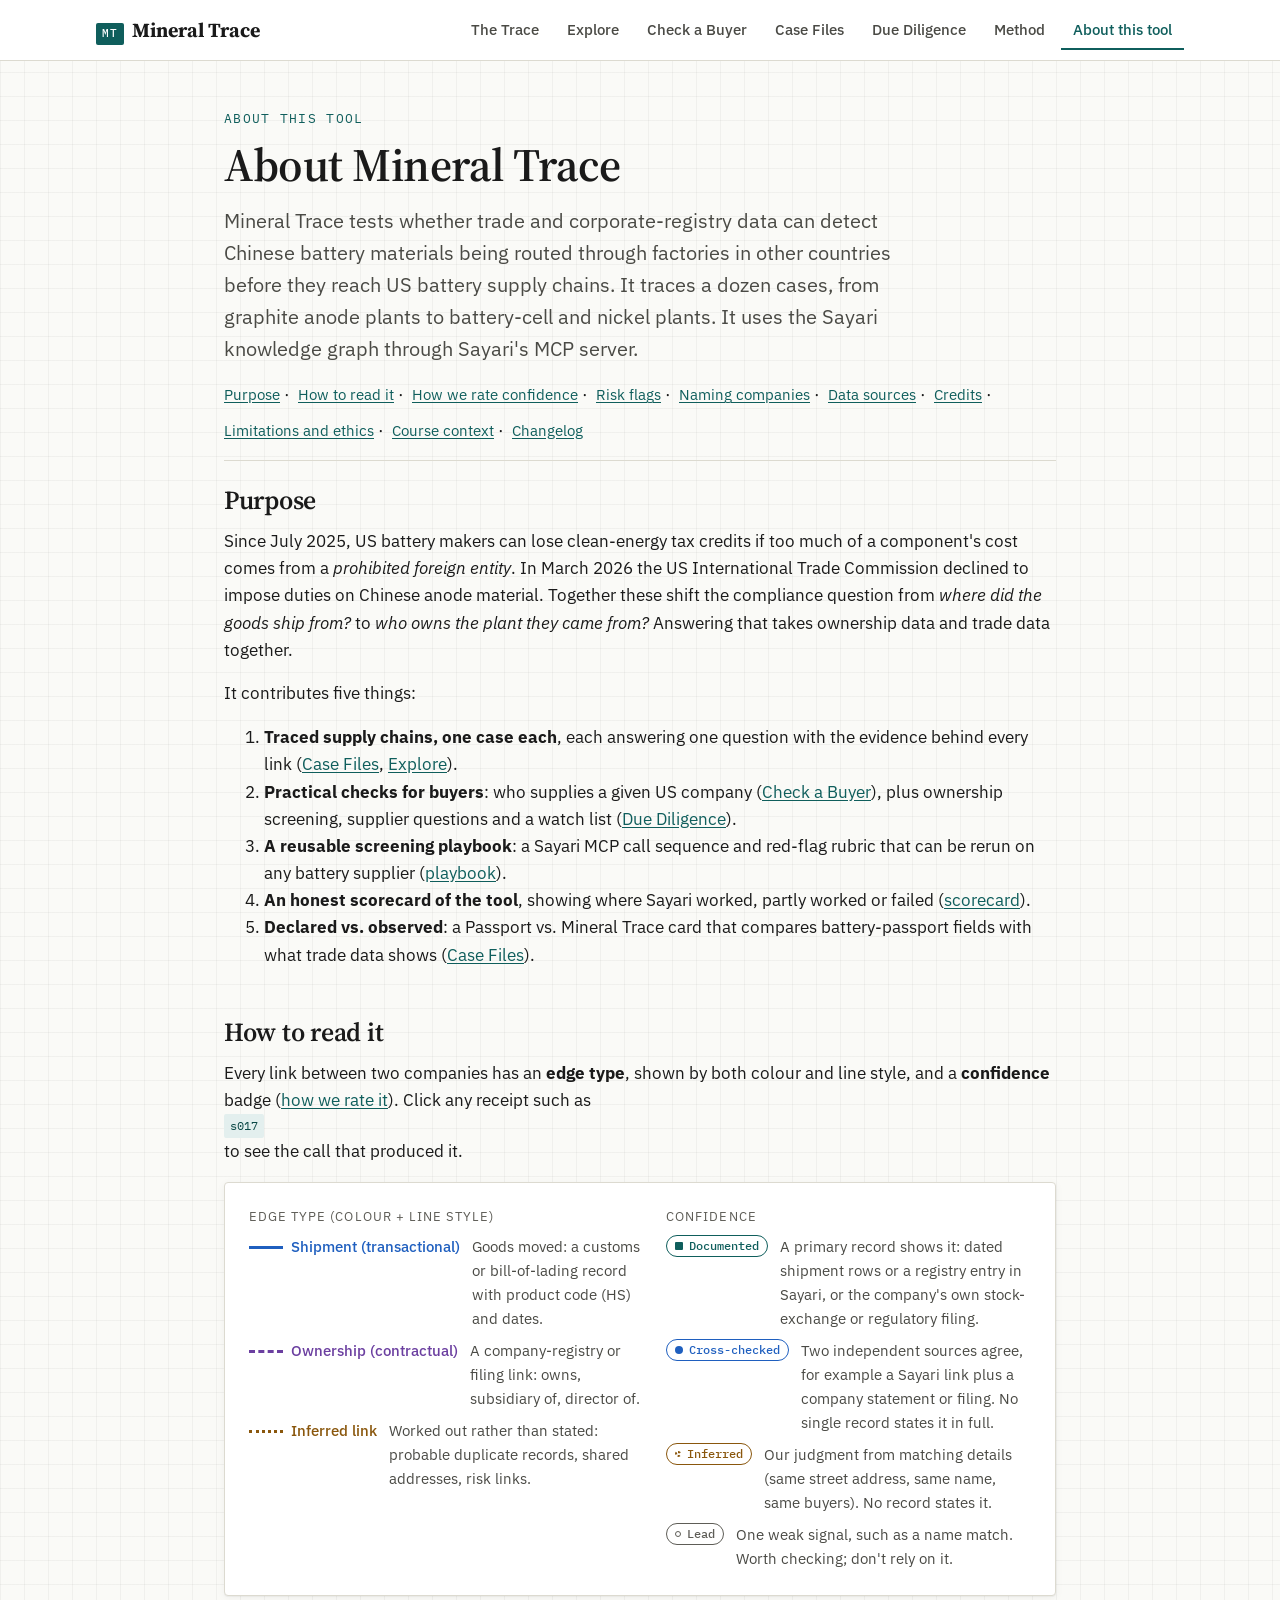
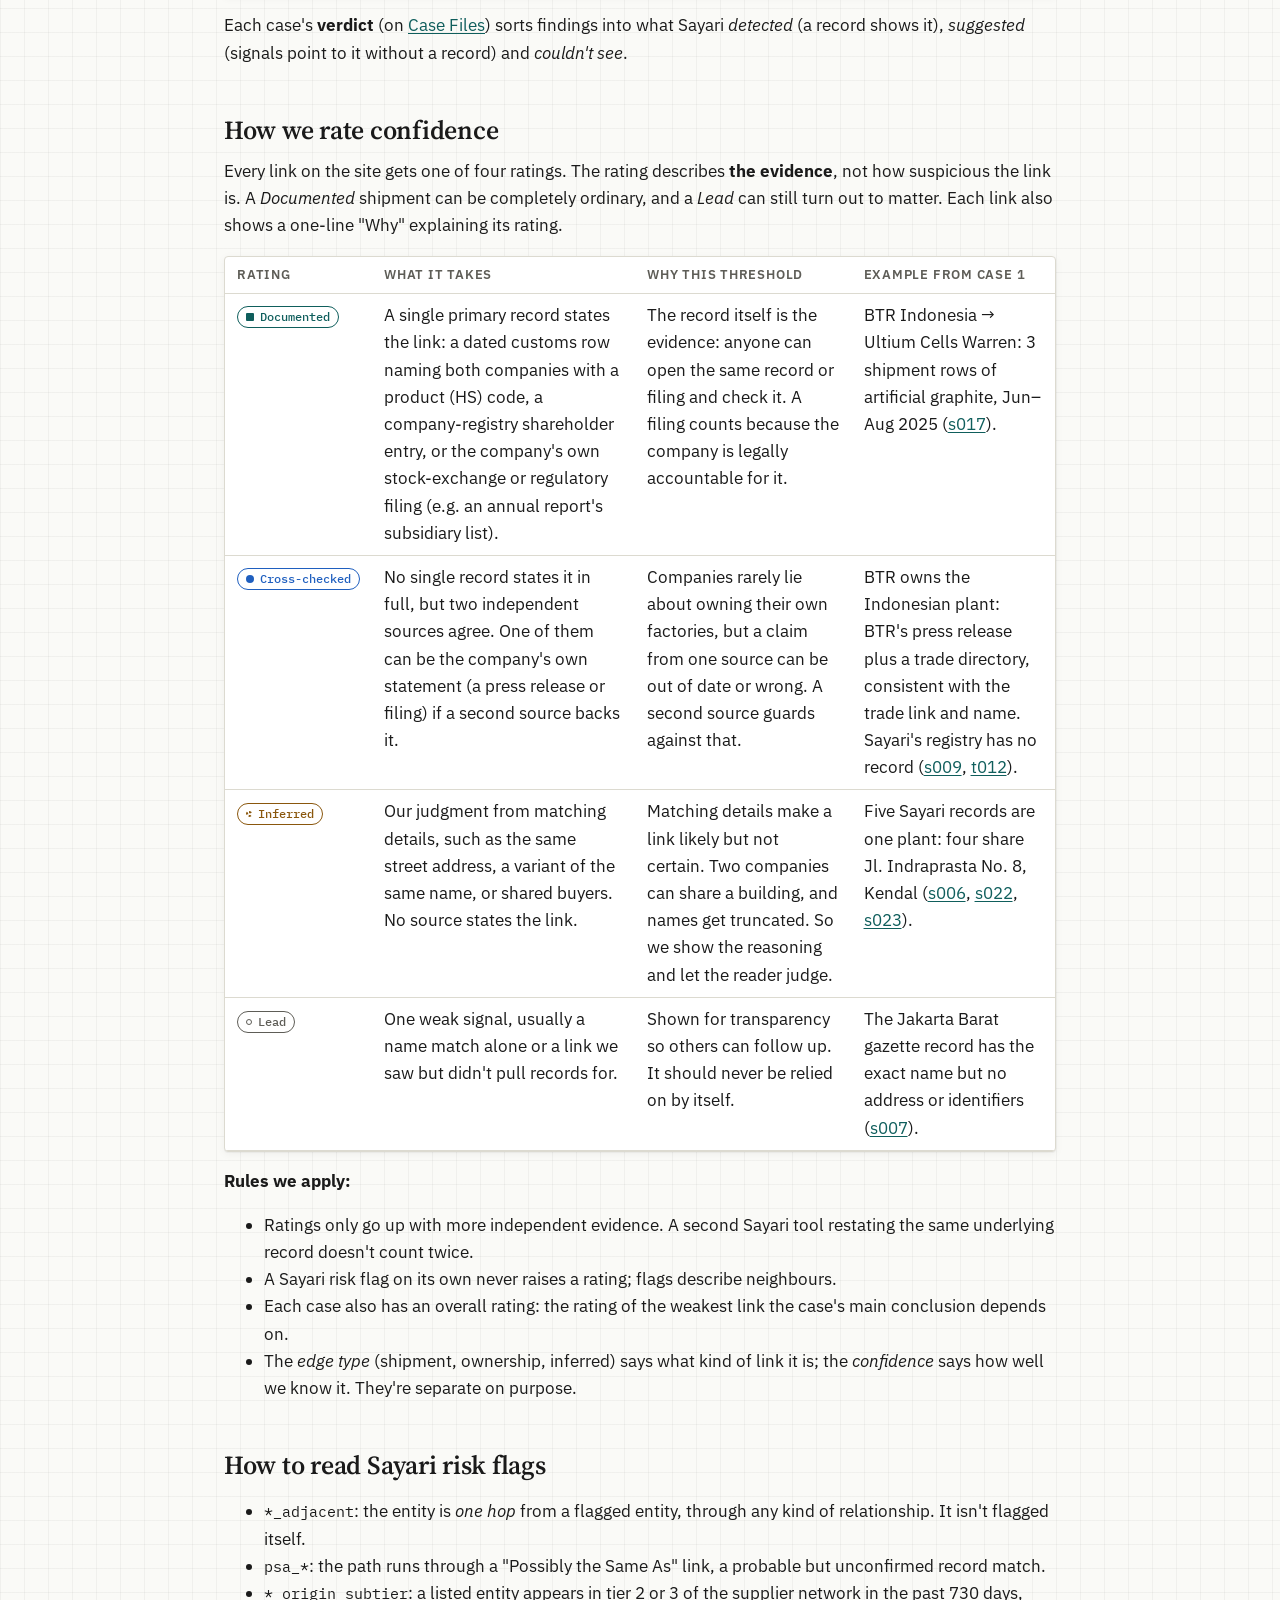
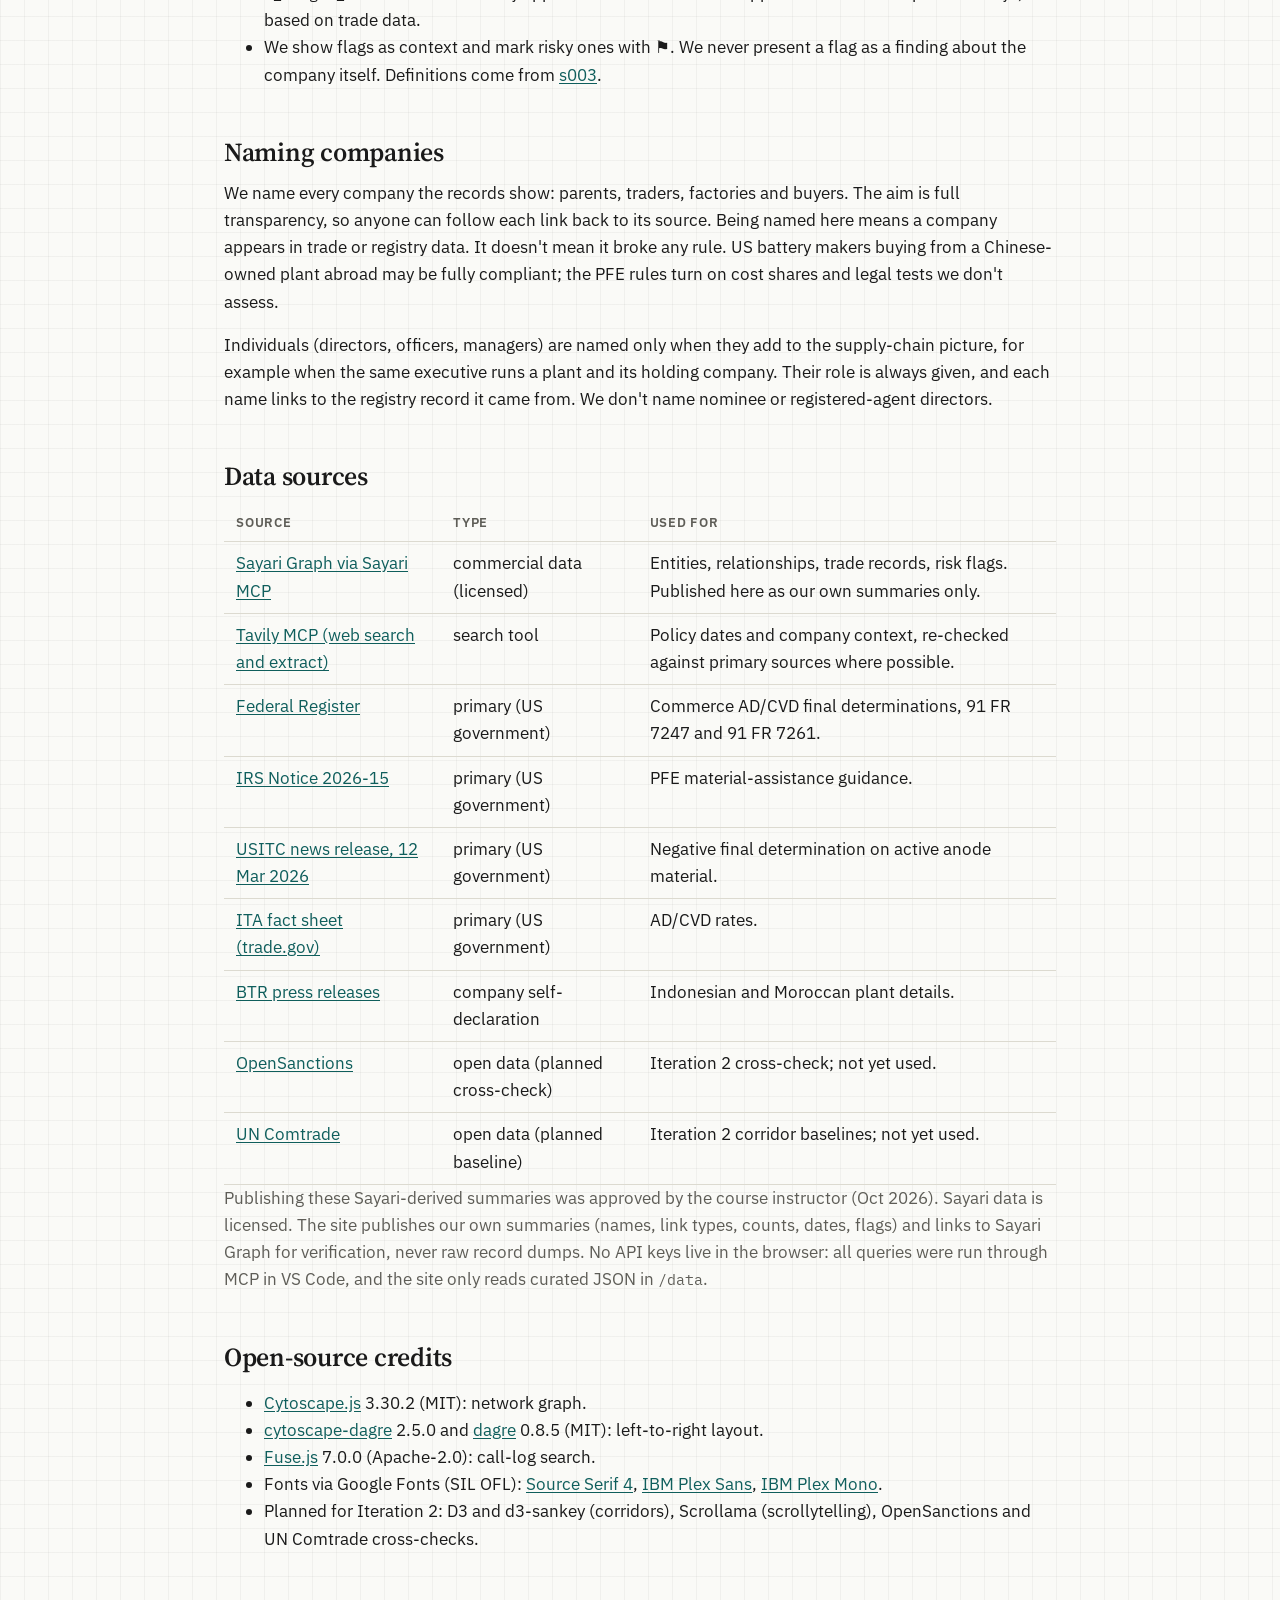
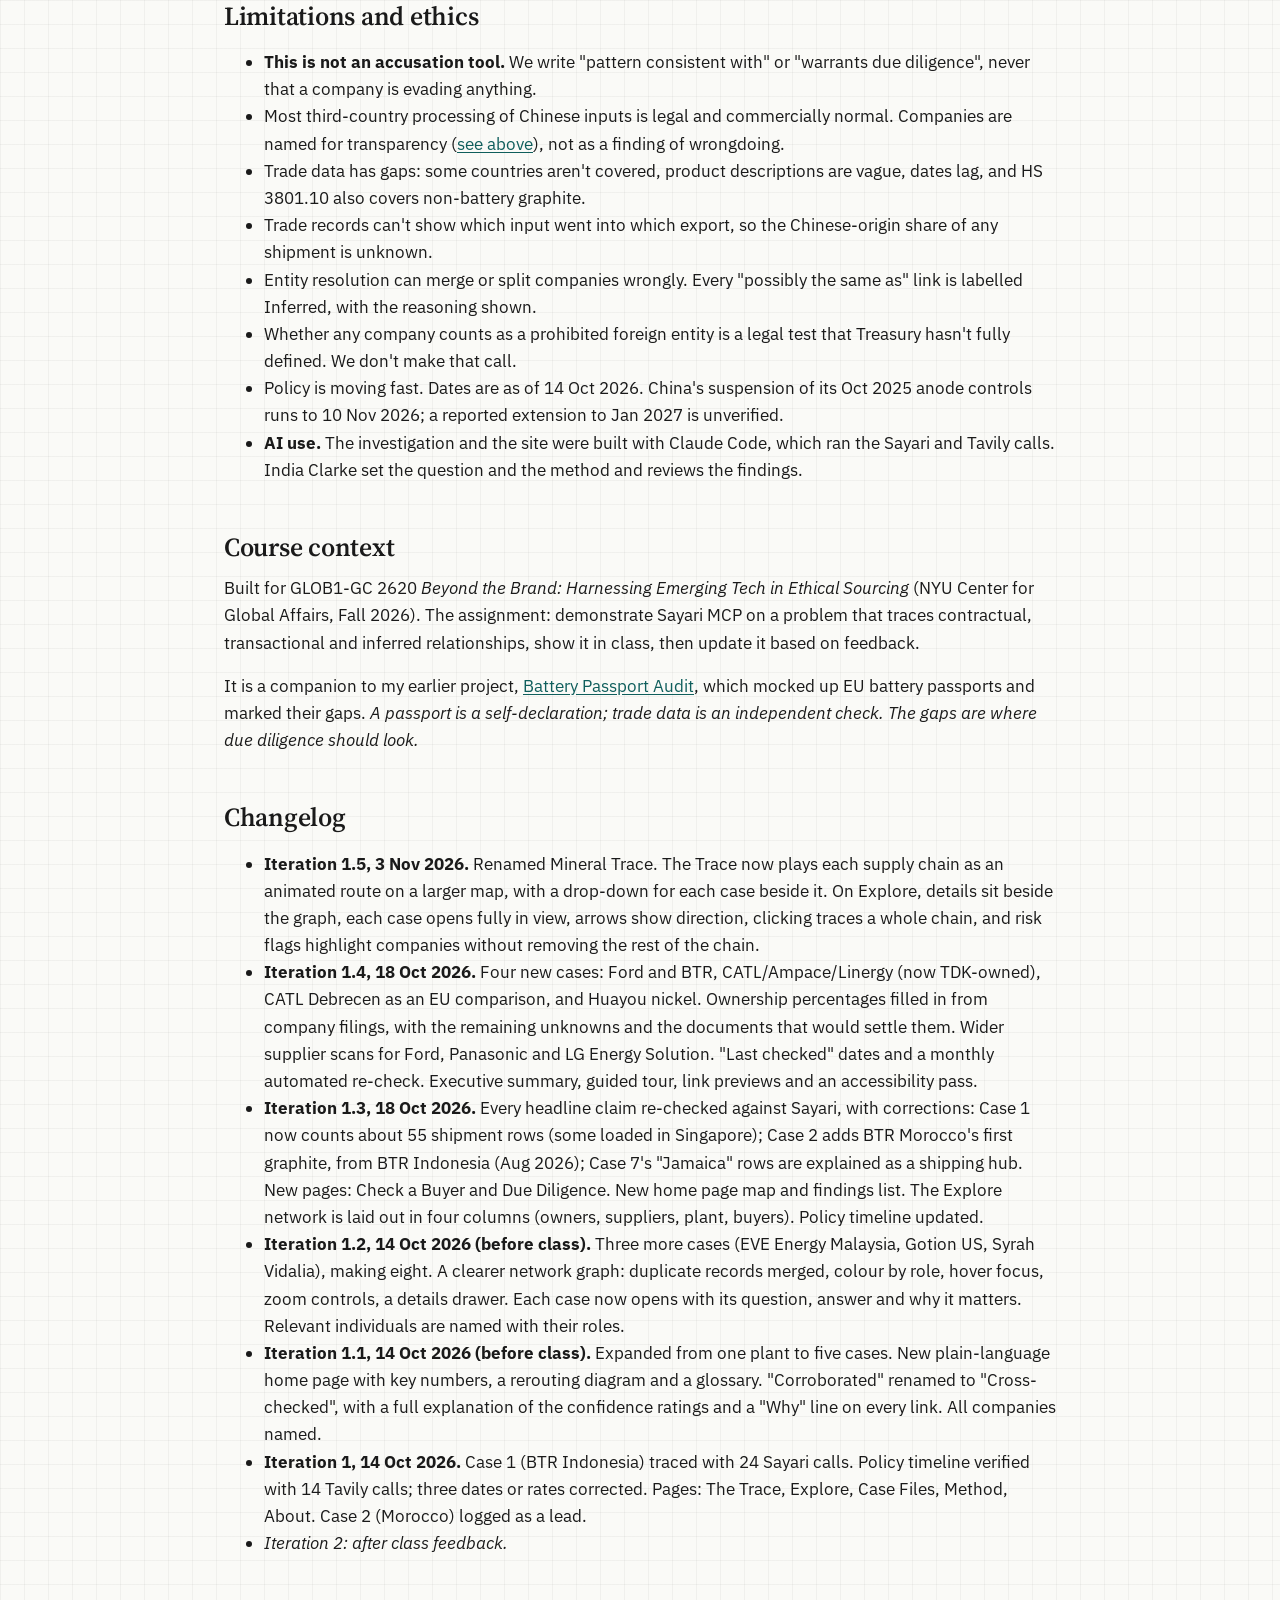
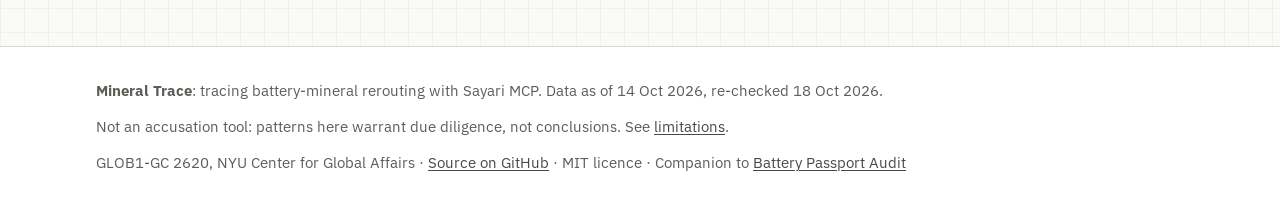
==== about.html @ d95744db "Iteration 1.5: rename to Mineral Trace, animated map routes, Explore side panel and moving arrows Co" ====
<!doctype html>
<html lang="en">
<head>
  <meta charset="utf-8">
  <meta name="viewport" content="width=device-width, initial-scale=1">
  <title>Mineral Trace: About this tool</title>
  <meta name="description" content="Purpose, audience, how to read the site, data sources, open-source credits, limitations and changelog for Mineral Trace.">
  <link rel="icon" href="assets/img/favicon.svg" type="image/svg+xml">
  <meta property="og:type" content="website">
  <meta property="og:site_name" content="Mineral Trace">
  <meta property="og:title" content="Mineral Trace: About this tool">
  <meta property="og:description" content="Purpose, audience, how to read the site, data sources, open-source credits, limitations and changelog for Mineral Trace.">
  <meta property="og:url" content="https://indiaclarke03-ops.github.io/BatteryMineralRerouting/about.html">
  <meta property="og:image" content="https://indiaclarke03-ops.github.io/BatteryMineralRerouting/assets/img/social-card.png">
  <meta property="og:image:width" content="1200">
  <meta property="og:image:height" content="630">
  <meta name="twitter:card" content="summary_large_image">
  <meta name="theme-color" content="#0F5E5C">
  <link rel="preconnect" href="https://fonts.googleapis.com">
  <link rel="preconnect" href="https://fonts.gstatic.com" crossorigin>
  <link href="https://fonts.googleapis.com/css2?family=IBM+Plex+Mono:wght@400;500;600&family=IBM+Plex+Sans:wght@400;500;600&family=Source+Serif+4:opsz,wght@8..60,600;8..60,700&display=swap" rel="stylesheet">
  <link rel="stylesheet" href="assets/css/tokens.css">
  <link rel="stylesheet" href="assets/css/base.css">
  <link rel="stylesheet" href="assets/css/components.css">
</head>
<body>
  <a class="skip-link" href="#main">Skip to content</a>
  <header id="site-header"></header>

  <main id="main">
    <div class="wrap" style="max-width:56rem">
      <div class="page-head">
        <span class="eyebrow">About this tool</span>
        <h1>About Mineral Trace</h1>
        <p class="lede">Mineral Trace tests whether trade and corporate-registry data can detect Chinese battery materials being routed through factories in other countries before they reach US battery supply chains. It traces a dozen cases, from graphite anode plants to battery-cell and nickel plants. It uses the Sayari knowledge graph through Sayari's MCP server.</p>
        <ul class="toc">
          <li><a href="#purpose">Purpose</a> ·</li><li><a href="#read">How to read it</a> ·</li><li><a href="#confidence">How we rate confidence</a> ·</li><li><a href="#flags">Risk flags</a> ·</li><li><a href="#naming">Naming companies</a> ·</li>
          <li><a href="#sources">Data sources</a> ·</li><li><a href="#credits">Credits</a> ·</li><li><a href="#limits">Limitations and ethics</a> ·</li>
          <li><a href="#course">Course context</a> ·</li><li><a href="#changelog">Changelog</a></li>
        </ul>
      </div>

      <section id="purpose" aria-labelledby="purpose-h" style="margin-top:0">
        <h2 id="purpose-h">Purpose</h2>
        <p>Since July 2025, US battery makers can lose clean-energy tax credits if too much of a component's cost comes from a <em>prohibited foreign entity</em>. In March 2026 the US International Trade Commission declined to impose duties on Chinese anode material. Together these shift the compliance question from <em>where did the goods ship from?</em> to <em>who owns the plant they came from?</em> Answering that takes ownership data and trade data together.</p>
        <p>It contributes five things:</p>
        <ol>
          <li><strong>Traced supply chains, one case each</strong>, each answering one question with the evidence behind every link (<a href="cases.html">Case Files</a>, <a href="explore.html">Explore</a>).</li>
          <li><strong>Practical checks for buyers</strong>: who supplies a given US company (<a href="buyers.html">Check a Buyer</a>), plus ownership screening, supplier questions and a watch list (<a href="diligence.html">Due Diligence</a>).</li>
          <li><strong>A reusable screening playbook</strong>: a Sayari MCP call sequence and red-flag rubric that can be rerun on any battery supplier (<a href="https://github.com/indiaclarke03-ops/BatteryMineralRerouting/blob/main/investigation/playbook.md">playbook</a>).</li>
          <li><strong>An honest scorecard of the tool</strong>, showing where Sayari worked, partly worked or failed (<a href="method.html#scorecard-h">scorecard</a>).</li>
          <li><strong>Declared vs. observed</strong>: a Passport vs. Mineral Trace card that compares battery-passport fields with what trade data shows (<a href="cases.html">Case Files</a>).</li>
        </ol>
      </section>

      <section id="read" aria-labelledby="read-h">
        <h2 id="read-h">How to read it</h2>
        <p>Every link between two companies has an <strong>edge type</strong>, shown by both colour and line style, and a <strong>confidence</strong> badge (<a href="#confidence">how we rate it</a>). Click any receipt such as <span class="receipts"><a href="method.html#s017">s017</a></span> to see the call that produced it.</p>
        <div class="card" data-legend></div>
        <p style="margin-top:var(--s-4)">Each case's <strong>verdict</strong> (on <a href="cases.html">Case Files</a>) sorts findings into what Sayari <em>detected</em> (a record shows it), <em>suggested</em> (signals point to it without a record) and <em>couldn't see</em>.</p>
      </section>


      <section id="confidence" aria-labelledby="conf-h">
        <h2 id="conf-h">How we rate confidence</h2>
        <p>Every link on the site gets one of four ratings. The rating describes <strong>the evidence</strong>, not how suspicious the link is. A <em>Documented</em> shipment can be completely ordinary, and a <em>Lead</em> can still turn out to matter. Each link also shows a one-line "Why" explaining its rating.</p>
        <div class="table-scroll card" style="padding:0"><table class="conf-table">
          <thead><tr><th>Rating</th><th>What it takes</th><th>Why this threshold</th><th>Example from Case 1</th></tr></thead>
          <tbody>
            <tr><td><span class="badge c-documented">Documented</span></td>
              <td>A single primary record states the link: a dated customs row naming both companies with a product (HS) code, a company-registry shareholder entry, or the company's own stock-exchange or regulatory filing (e.g. an annual report's subsidiary list).</td>
              <td>The record itself is the evidence: anyone can open the same record or filing and check it. A filing counts because the company is legally accountable for it.</td>
              <td>BTR Indonesia → Ultium Cells Warren: 3 shipment rows of artificial graphite, Jun–Aug 2025 (<a href="method.html#s017">s017</a>).</td></tr>
            <tr><td><span class="badge c-corroborated">Cross-checked</span></td>
              <td>No single record states it in full, but two independent sources agree. One of them can be the company's own statement (a press release or filing) if a second source backs it.</td>
              <td>Companies rarely lie about owning their own factories, but a claim from one source can be out of date or wrong. A second source guards against that.</td>
              <td>BTR owns the Indonesian plant: BTR's press release plus a trade directory, consistent with the trade link and name. Sayari's registry has no record (<a href="method.html#s009">s009</a>, <a href="method.html#t012">t012</a>).</td></tr>
            <tr><td><span class="badge c-inferred">Inferred</span></td>
              <td>Our judgment from matching details, such as the same street address, a variant of the same name, or shared buyers. No source states the link.</td>
              <td>Matching details make a link likely but not certain. Two companies can share a building, and names get truncated. So we show the reasoning and let the reader judge.</td>
              <td>Five Sayari records are one plant: four share Jl. Indraprasta No. 8, Kendal (<a href="method.html#s006">s006</a>, <a href="method.html#s022">s022</a>, <a href="method.html#s023">s023</a>).</td></tr>
            <tr><td><span class="badge c-lead">Lead</span></td>
              <td>One weak signal, usually a name match alone or a link we saw but didn't pull records for.</td>
              <td>Shown for transparency so others can follow up. It should never be relied on by itself.</td>
              <td>The Jakarta Barat gazette record has the exact name but no address or identifiers (<a href="method.html#s007">s007</a>).</td></tr>
          </tbody></table></div>
        <p style="margin-top:var(--s-4)"><strong>Rules we apply:</strong></p>
        <ul>
          <li>Ratings only go up with more independent evidence. A second Sayari tool restating the same underlying record doesn't count twice.</li>
          <li>A Sayari risk flag on its own never raises a rating; flags describe neighbours.</li>
          <li>Each case also has an overall rating: the rating of the weakest link the case's main conclusion depends on.</li>
          <li>The <em>edge type</em> (shipment, ownership, inferred) says what kind of link it is; the <em>confidence</em> says how well we know it. They're separate on purpose.</li>
        </ul>
      </section>

      <section id="flags" aria-labelledby="flags-h">
        <h2 id="flags-h">How to read Sayari risk flags</h2>
        <ul>
          <li><code>*_adjacent</code>: the entity is <em>one hop</em> from a flagged entity, through any kind of relationship. It isn't flagged itself.</li>
          <li><code>psa_*</code>: the path runs through a "Possibly the Same As" link, a probable but unconfirmed record match.</li>
          <li><code>*_origin_subtier</code>: a listed entity appears in tier 2 or 3 of the supplier network in the past 730 days, based on trade data.</li>
          <li>We show flags as context and mark risky ones with ⚑. We never present a flag as a finding about the company itself. Definitions come from <a href="method.html#s003">s003</a>.</li>
        </ul>
      </section>


      <section id="naming" aria-labelledby="naming-h">
        <h2 id="naming-h">Naming companies</h2>
        <p>We name every company the records show: parents, traders, factories and buyers. The aim is full transparency, so anyone can follow each link back to its source. Being named here means a company appears in trade or registry data. It doesn't mean it broke any rule. US battery makers buying from a Chinese-owned plant abroad may be fully compliant; the PFE rules turn on cost shares and legal tests we don't assess.</p>
        <p>Individuals (directors, officers, managers) are named only when they add to the supply-chain picture, for example when the same executive runs a plant and its holding company. Their role is always given, and each name links to the registry record it came from. We don't name nominee or registered-agent directors.</p>
      </section>

      <section id="sources" aria-labelledby="sources-h">
        <h2 id="sources-h">Data sources</h2>
        <div id="source-list" class="table-scroll">Loading…</div>
        <p class="muted">Publishing these Sayari-derived summaries was approved by the course instructor (Oct 2026). Sayari data is licensed. The site publishes our own summaries (names, link types, counts, dates, flags) and links to Sayari Graph for verification, never raw record dumps. No API keys live in the browser: all queries were run through MCP in VS Code, and the site only reads curated JSON in <code>/data</code>.</p>
      </section>

      <section id="credits" aria-labelledby="credits-h">
        <h2 id="credits-h">Open-source credits</h2>
        <ul>
          <li><a href="https://js.cytoscape.org/">Cytoscape.js</a> 3.30.2 (MIT): network graph.</li>
          <li><a href="https://github.com/cytoscape/cytoscape.js-dagre">cytoscape-dagre</a> 2.5.0 and <a href="https://github.com/dagrejs/dagre">dagre</a> 0.8.5 (MIT): left-to-right layout.</li>
          <li><a href="https://www.fusejs.io/">Fuse.js</a> 7.0.0 (Apache-2.0): call-log search.</li>
          <li>Fonts via Google Fonts (SIL OFL): <a href="https://fonts.google.com/specimen/Source+Serif+4">Source Serif 4</a>, <a href="https://fonts.google.com/specimen/IBM+Plex+Sans">IBM Plex Sans</a>, <a href="https://fonts.google.com/specimen/IBM+Plex+Mono">IBM Plex Mono</a>.</li>
          <li>Planned for Iteration 2: D3 and d3-sankey (corridors), Scrollama (scrollytelling), OpenSanctions and UN Comtrade cross-checks.</li>
        </ul>
      </section>

      <section id="limits" aria-labelledby="limits-h">
        <h2 id="limits-h">Limitations and ethics</h2>
        <ul>
          <li><strong>This is not an accusation tool.</strong> We write "pattern consistent with" or "warrants due diligence", never that a company is evading anything.</li>
          <li>Most third-country processing of Chinese inputs is legal and commercially normal. Companies are named for transparency (<a href="#naming">see above</a>), not as a finding of wrongdoing.</li>
          <li>Trade data has gaps: some countries aren't covered, product descriptions are vague, dates lag, and HS 3801.10 also covers non-battery graphite.</li>
          <li>Trade records can't show which input went into which export, so the Chinese-origin share of any shipment is unknown.</li>
          <li>Entity resolution can merge or split companies wrongly. Every "possibly the same as" link is labelled Inferred, with the reasoning shown.</li>
          <li>Whether any company counts as a prohibited foreign entity is a legal test that Treasury hasn't fully defined. We don't make that call.</li>
          <li>Policy is moving fast. Dates are as of 14 Oct 2026. China's suspension of its Oct 2025 anode controls runs to 10 Nov 2026; a reported extension to Jan 2027 is unverified.</li>
          <li><strong>AI use.</strong> The investigation and the site were built with Claude Code, which ran the Sayari and Tavily calls. India Clarke set the question and the method and reviews the findings.</li>
        </ul>
      </section>

      <section id="course" aria-labelledby="course-h">
        <h2 id="course-h">Course context</h2>
        <p>Built for GLOB1-GC 2620 <em>Beyond the Brand: Harnessing Emerging Tech in Ethical Sourcing</em> (NYU Center for Global Affairs, Fall 2026). The assignment: demonstrate Sayari MCP on a problem that traces contractual, transactional and inferred relationships, show it in class, then update it based on feedback.</p>
        <p>It is a companion to my earlier project, <a href="https://indiaclarke03-ops.github.io/EthicalBatterySourcing/">Battery Passport Audit</a>, which mocked up EU battery passports and marked their gaps. <em>A passport is a self-declaration; trade data is an independent check. The gaps are where due diligence should look.</em></p>
      </section>

      <section id="changelog" aria-labelledby="changelog-h">
        <h2 id="changelog-h">Changelog</h2>
        <ul>
          <li><strong>Iteration 1.5, 3 Nov 2026.</strong> Renamed Mineral Trace. The Trace now plays each supply chain as an animated route on a larger map, with a drop-down for each case beside it. On Explore, details sit beside the graph, each case opens fully in view, arrows show direction, clicking traces a whole chain, and risk flags highlight companies without removing the rest of the chain.</li>
          <li><strong>Iteration 1.4, 18 Oct 2026.</strong> Four new cases: Ford and BTR, CATL/Ampace/Linergy (now TDK-owned), CATL Debrecen as an EU comparison, and Huayou nickel. Ownership percentages filled in from company filings, with the remaining unknowns and the documents that would settle them. Wider supplier scans for Ford, Panasonic and LG Energy Solution. "Last checked" dates and a monthly automated re-check. Executive summary, guided tour, link previews and an accessibility pass.</li>
          <li><strong>Iteration 1.3, 18 Oct 2026.</strong> Every headline claim re-checked against Sayari, with corrections: Case 1 now counts about 55 shipment rows (some loaded in Singapore); Case 2 adds BTR Morocco's first graphite, from BTR Indonesia (Aug 2026); Case 7's "Jamaica" rows are explained as a shipping hub. New pages: Check a Buyer and Due Diligence. New home page map and findings list. The Explore network is laid out in four columns (owners, suppliers, plant, buyers). Policy timeline updated.</li>
          <li><strong>Iteration 1.2, 14 Oct 2026 (before class).</strong> Three more cases (EVE Energy Malaysia, Gotion US, Syrah Vidalia), making eight. A clearer network graph: duplicate records merged, colour by role, hover focus, zoom controls, a details drawer. Each case now opens with its question, answer and why it matters. Relevant individuals are named with their roles.</li>
          <li><strong>Iteration 1.1, 14 Oct 2026 (before class).</strong> Expanded from one plant to five cases. New plain-language home page with key numbers, a rerouting diagram and a glossary. "Corroborated" renamed to "Cross-checked", with a full explanation of the confidence ratings and a "Why" line on every link. All companies named.</li>
          <li><strong>Iteration 1, 14 Oct 2026.</strong> Case 1 (BTR Indonesia) traced with 24 Sayari calls. Policy timeline verified with 14 Tavily calls; three dates or rates corrected. Pages: The Trace, Explore, Case Files, Method, About. Case 2 (Morocco) logged as a lead.</li>
          <li><em>Iteration 2: after class feedback.</em></li>
        </ul>
      </section>
    </div>
  </main>

  <footer id="site-footer"></footer>

  <script src="assets/js/data.js"></script>
  <script src="assets/js/ui.js"></script>
  <script>
    document.addEventListener("DOMContentLoaded", async () => {
      const el = document.getElementById("source-list");
      try {
        const d = await PT.load();
        el.innerHTML = `<table><thead><tr><th>Source</th><th>Type</th><th>Used for</th></tr></thead><tbody>${
          d.sources.items.map((s) => `<tr><td><a href="${PT.esc(s.url)}" rel="noopener">${PT.esc(s.name)}</a></td><td>${PT.esc(s.type)}</td><td>${PT.esc(s.used_for)}</td></tr>`).join("")
        }</tbody></table>`;
      } catch (e) { PT.fail(el, e); }
    });
  </script>
</body>
</html>
---- assets/css/tokens.css ----
/* Mineral Trace design tokens: "investigator's case file".
   Distinct from Battery Passport Audit (Inter, slate/blue). */
:root {
  /* Paper and ink */
  --paper: #FAFAF7;
  --paper-2: #F2F1EB;
  --card: #FFFFFF;
  --ink: #1A1A1A;
  --ink-2: #4A4A45;
  --ink-3: #5E5D57;
  --rule: #DCDAD0;
  --rule-strong: #B9B6A8;
  --grid: rgba(26, 26, 26, 0.045);

  /* Accent */
  --teal: #0F5E5C;
  --teal-2: #0B4846;
  --teal-tint: #E3EFEE;

  /* Edge types (color + line style; never color alone) */
  --tx: #1F5FBF;        /* transactional: solid blue */
  --tx-tint: #E6EEFA;
  --ct: #6B3FA0;        /* contractual: dashed purple */
  --ct-tint: #F0EAF7;
  --inf: #8A570D;       /* inferred: dotted amber */
  --inf-tint: #FBF1E0;

  /* Risk: used sparingly */
  --risk: #B42318;
  --risk-tint: #FDECEA;

  /* Confidence scale */
  --c-documented: #0F5E5C;
  --c-corroborated: #1F5FBF;
  --c-inferred: #8A570D;
  --c-lead: #5E5D57;

  /* Scorecard */
  --ok: #1E7A46;
  --ok-tint: #E5F3EA;
  --part: #8A570D;
  --part-tint: #FBF1E0;
  --fail: #B42318;
  --fail-tint: #FDECEA;

  /* Type */
  --serif: "Source Serif 4", Georgia, "Times New Roman", serif;
  --sans: "IBM Plex Sans", system-ui, -apple-system, "Segoe UI", sans-serif;
  --mono: "IBM Plex Mono", ui-monospace, "SFMono-Regular", Menlo, monospace;

  --fs-0: 0.8125rem;
  --fs-1: 0.9375rem;
  --fs-2: 1.0625rem;
  --fs-3: 1.25rem;
  --fs-4: 1.625rem;
  --fs-5: clamp(1.9rem, 1.3rem + 2.4vw, 2.9rem);

  /* Space and shape */
  --s-1: 0.25rem;
  --s-2: 0.5rem;
  --s-3: 0.75rem;
  --s-4: 1rem;
  --s-5: 1.5rem;
  --s-6: 2rem;
  --s-7: 3rem;
  --s-8: 4.5rem;
  --radius: 4px;
  --maxw: 72rem;
  --shadow: 0 1px 0 rgba(26, 26, 26, 0.04), 0 2px 8px rgba(26, 26, 26, 0.05);
  --focus: 0 0 0 3px #FFD166, 0 0 0 5px var(--ink);
}
---- assets/css/base.css ----
*, *::before, *::after { box-sizing: border-box; }
html { -webkit-text-size-adjust: 100%; }
body {
  margin: 0;
  background-color: var(--paper);
  background-image:
    linear-gradient(var(--grid) 1px, transparent 1px),
    linear-gradient(90deg, var(--grid) 1px, transparent 1px);
  background-size: 24px 24px;
  color: var(--ink);
  font-family: var(--sans);
  font-size: var(--fs-2);
  line-height: 1.6;
  overflow-x: hidden;
}
h1, h2, h3, h4 {
  font-family: var(--serif);
  font-weight: 600;
  line-height: 1.2;
  margin: 0 0 var(--s-3);
  letter-spacing: -0.01em;
}
h1 { font-size: var(--fs-5); }
h2 { font-size: var(--fs-4); }
h3 { font-size: var(--fs-3); }
h4 { font-size: var(--fs-2); }
p { margin: 0 0 var(--s-4); }
a { color: var(--teal); text-underline-offset: 2px; }
a:hover { color: var(--teal-2); }
code, .mono { font-family: var(--mono); font-size: 0.9em; }
small { font-size: var(--fs-0); }
img, svg { max-width: 100%; }
table { border-collapse: collapse; width: 100%; }
th, td { text-align: left; vertical-align: top; padding: var(--s-2) var(--s-3); border-bottom: 1px solid var(--rule); }
th { font-size: var(--fs-0); text-transform: uppercase; letter-spacing: 0.06em; color: var(--ink-3); font-weight: 600; }
:focus-visible { outline: none; box-shadow: var(--focus); border-radius: 2px; }
button { font: inherit; }
.visually-hidden {
  position: absolute !important; width: 1px; height: 1px; padding: 0; margin: -1px;
  overflow: hidden; clip: rect(0, 0, 0, 0); white-space: nowrap; border: 0;
}
.skip-link { position: absolute; left: -999px; top: 0; background: var(--ink); color: #fff; padding: var(--s-2) var(--s-3); z-index: 100; }
.skip-link:focus { left: var(--s-3); top: var(--s-3); }

.wrap { max-width: var(--maxw); margin: 0 auto; padding: 0 16px; }
@media (min-width: 720px) { .wrap { padding: 0 var(--s-6); } }
main { display: block; padding-bottom: var(--s-8); }
section { margin-top: var(--s-7); }
.lede { font-size: var(--fs-3); color: var(--ink-2); max-width: 44rem; }
.muted { color: var(--ink-3); }
.eyebrow {
  font-family: var(--mono); font-size: var(--fs-0); text-transform: uppercase;
  letter-spacing: 0.1em; color: var(--teal); margin-bottom: var(--s-2); display: block;
}
.grid-2 { display: grid; gap: var(--s-5); grid-template-columns: 1fr; }
.grid-3 { display: grid; gap: var(--s-4); grid-template-columns: 1fr; }
@media (min-width: 820px) {
  .grid-2 { grid-template-columns: 1fr 1fr; }
  .grid-3 { grid-template-columns: repeat(3, 1fr); }
}
.table-scroll { overflow-x: auto; -webkit-overflow-scrolling: touch; }
---- assets/css/components.css ----
/* ---------- Header / nav ---------- */
.site-header {
  background: var(--card);
  border-bottom: 1px solid var(--rule);
  position: sticky; top: 0; z-index: 50;
}
.site-header .wrap { display: flex; align-items: center; gap: var(--s-4); min-height: 60px; flex-wrap: wrap; }
.brand {
  display: flex; align-items: baseline; gap: var(--s-2);
  font-family: var(--serif); font-weight: 700; font-size: 1.25rem; color: var(--ink); text-decoration: none;
}
.brand-mark {
  font-family: var(--mono); font-size: 0.7rem; font-weight: 500; color: var(--card);
  background: var(--teal); padding: 2px 6px; border-radius: 2px; letter-spacing: 0.08em;
}
.nav { margin-left: auto; display: flex; gap: var(--s-1); flex-wrap: wrap; }
.nav a {
  color: var(--ink-2); text-decoration: none; font-size: var(--fs-1); font-weight: 500;
  padding: var(--s-2) var(--s-3); border-radius: var(--radius);
}
.nav a:hover { background: var(--paper-2); color: var(--ink); }
.nav a[aria-current="page"] { color: var(--teal); box-shadow: inset 0 -2px 0 var(--teal); border-radius: 0; }
.nav-toggle { display: none; }
@media (max-width: 760px) {
  .nav-toggle {
    display: inline-flex; margin-left: auto; background: none; border: 1px solid var(--rule-strong);
    border-radius: var(--radius); padding: 6px 12px; cursor: pointer; color: var(--ink);
  }
  .nav { display: none; width: 100%; margin: 0 0 var(--s-3); flex-direction: column; }
  .nav.open { display: flex; }
  .nav a[aria-current="page"] { box-shadow: inset 3px 0 0 var(--teal); }
}

/* ---------- Footer ---------- */
.site-footer { border-top: 1px solid var(--rule); background: var(--card); padding: var(--s-6) 0; font-size: var(--fs-1); color: var(--ink-3); }
.site-footer .wrap { display: grid; gap: var(--s-3); }
.site-footer a { color: var(--ink-2); }

/* ---------- Page head ---------- */
.page-head { padding: var(--s-7) 0 var(--s-4); border-bottom: 1px solid var(--rule); margin-bottom: var(--s-5); }
.page-head .lede { margin-bottom: 0; }
.asof { font-family: var(--mono); font-size: var(--fs-0); color: var(--ink-3); }

/* ---------- Cards ---------- */
.card { background: var(--card); border: 1px solid var(--rule); border-radius: var(--radius); padding: var(--s-5); box-shadow: var(--shadow); }
.card h3 { margin-bottom: var(--s-2); }
.card-tab {
  display: inline-block; font-family: var(--mono); font-size: var(--fs-0); letter-spacing: 0.06em;
  text-transform: uppercase; background: var(--paper-2); border: 1px solid var(--rule); border-bottom: 0;
  padding: 2px 10px; border-radius: var(--radius) var(--radius) 0 0; color: var(--ink-2);
}
.card-tab + .card { border-top-left-radius: 0; }

/* ---------- Badges ---------- */
.badge {
  display: inline-flex; align-items: center; gap: 6px; font-family: var(--mono); font-size: 0.75rem;
  line-height: 1; padding: 4px 8px; border-radius: 999px; border: 1px solid currentColor; white-space: nowrap;
  background: var(--card); font-weight: 500;
}
.badge::before { content: ""; width: 8px; height: 8px; border-radius: 50%; background: currentColor; flex: none; }
.badge.c-documented { color: var(--c-documented); }
.badge.c-documented::before { border-radius: 1px; }
.badge.c-corroborated { color: var(--c-corroborated); }
.badge.c-inferred { color: var(--c-inferred); }
.badge.c-inferred::before { background: transparent; border: 2px dotted currentColor; width: 6px; height: 6px; }
.badge.c-lead { color: var(--c-lead); }
.badge.c-lead::before { background: transparent; border: 1.5px solid currentColor; width: 6px; height: 6px; }
.badge.sc-worked { color: var(--ok); background: var(--ok-tint); }
.badge.sc-partial { color: var(--part); background: var(--part-tint); }
.badge.sc-failed { color: var(--fail); background: var(--fail-tint); }
.badge.sc-worked::before { content: "✓"; background: none; width: auto; height: auto; }
.badge.sc-partial::before { content: "◐"; background: none; width: auto; height: auto; }
.badge.sc-failed::before { content: "✕"; background: none; width: auto; height: auto; }
.badge.server { color: var(--ink-2); }
.badge.server::before { display: none; }
.badge.risk { color: var(--risk); background: var(--risk-tint); }
.badge.risk::before { content: "⚑"; background: none; width: auto; height: auto; }

.etype { display: inline-flex; align-items: center; gap: 8px; font-size: var(--fs-1); font-weight: 500; }
.etype .line { display: inline-block; width: 34px; height: 0; border-top-width: 3px; }
.etype.tx { color: var(--tx); } .etype.tx .line { border-top: 3px solid var(--tx); }
.etype.ct { color: var(--ct); } .etype.ct .line { border-top: 3px dashed var(--ct); }
.etype.inf { color: var(--inf); } .etype.inf .line { border-top: 3px dotted var(--inf); }

.hs { font-family: var(--mono); font-size: 0.8rem; background: var(--paper-2); border: 1px solid var(--rule); padding: 1px 6px; border-radius: 2px; }
.id { font-family: var(--mono); font-size: 0.78rem; color: var(--ink-3); word-break: break-all; }

/* ---------- Legend ---------- */
.legend { display: grid; gap: var(--s-4); grid-template-columns: 1fr; font-size: var(--fs-1); }
@media (min-width: 720px) { .legend { grid-template-columns: 1.1fr 1fr; } }
.legend h4, .legend-h { font-family: var(--sans); font-size: var(--fs-0); text-transform: uppercase; letter-spacing: 0.08em; color: var(--ink-3); margin-bottom: var(--s-2); }
.legend ul { list-style: none; margin: 0; padding: 0; display: grid; gap: var(--s-2); }
.legend li { display: grid; grid-template-columns: auto 1fr; gap: var(--s-3); align-items: start; }
.legend li span:last-child { color: var(--ink-2); }
.legend.compact { grid-template-columns: 1fr; gap: var(--s-3); }
.legend.compact li { grid-template-columns: auto; }
.legend.compact li span:last-child { display: none; }
.legend.compact ul { display: flex; flex-wrap: wrap; gap: var(--s-2) var(--s-4); }

/* ---------- Hero / home ---------- */
.hero { margin-top: 0; padding: var(--s-4) 0 var(--s-3); }
.hero h1 { max-width: 62rem; }
.hero .lede { font-size: clamp(1.05rem, 1rem + 0.35vw, 1.2rem); max-width: 62rem; margin-bottom: var(--s-4); }
.hero-meta { display: flex; flex-wrap: wrap; gap: var(--s-2) var(--s-4); margin-top: var(--s-4); font-size: var(--fs-1); color: var(--ink-3); }

.home { font-size: 1.125rem; } /* projector: ≥18px body */

/* Policy timeline strip */
.timeline { position: relative; display: grid; gap: var(--s-3); grid-template-columns: 1fr; padding: 0; margin: 0; list-style: none; }
@media (min-width: 900px) {
  .timeline { grid-template-columns: repeat(var(--n, 6), minmax(0, 1fr)); gap: var(--s-3); }
  .timeline::before { content: ""; position: absolute; left: 0; right: 0; top: 11px; border-top: 2px solid var(--rule-strong); }
}
.timeline li { position: relative; padding-left: 24px; }
@media (min-width: 900px) { .timeline li { padding-left: 0; padding-top: 30px; } }
.timeline li::before {
  content: ""; position: absolute; left: 4px; top: 6px; width: 12px; height: 12px; border-radius: 50%;
  background: var(--card); border: 2px solid var(--teal);
}
@media (min-width: 900px) { .timeline li::before { left: 0; top: 5px; } }
.timeline li.key::before { background: var(--teal); }
.timeline time { font-family: var(--mono); font-size: var(--fs-0); color: var(--teal); font-weight: 600; display: block; }
.timeline strong { display: block; font-size: var(--fs-1); line-height: 1.35; margin: 2px 0 4px; }
.timeline p { font-size: var(--fs-0); color: var(--ink-2); margin: 0 0 4px; line-height: 1.45; }
.timeline a { font-size: var(--fs-0); }
.timeline .unverified { color: var(--part); font-size: var(--fs-0); font-family: var(--mono); }

/* Stepper */
.stepper { display: grid; gap: var(--s-4); grid-template-columns: 1fr; }
@media (min-width: 980px) { .stepper { grid-template-columns: 22rem 1fr; } }
.step-panel { display: flex; flex-direction: column; gap: var(--s-3); }
.step-nav { display: flex; gap: var(--s-2); align-items: center; flex-wrap: wrap; }
.step-dots { display: flex; gap: 6px; margin: 0; padding: 0; list-style: none; }
.step-dots button {
  width: 36px; height: 36px; border-radius: 50%; border: 1.5px solid var(--rule-strong); background: var(--card);
  font-family: var(--mono); font-size: var(--fs-0); cursor: pointer; color: var(--ink-2);
}
.step-dots button[aria-current="step"] { background: var(--teal); color: #fff; border-color: var(--teal); }
.btn {
  display: inline-flex; align-items: center; gap: 6px; padding: 8px 14px; border-radius: var(--radius);
  border: 1px solid var(--rule-strong); background: var(--card); color: var(--ink); cursor: pointer; font-weight: 500;
  text-decoration: none; font-size: var(--fs-1);
}
.btn:hover { background: var(--paper-2); color: var(--ink); }
.btn.primary { background: var(--teal); border-color: var(--teal); color: #fff; }
.btn.primary:hover { background: var(--teal-2); color: #fff; }
.btn[disabled] { opacity: 0.4; cursor: default; }
.step-body h3 { font-size: 1.5rem; }
.step-body .kicker { font-family: var(--mono); font-size: var(--fs-0); color: var(--teal); text-transform: uppercase; letter-spacing: 0.08em; }
.step-body p { font-size: 1.125rem; }
.step-receipts { font-size: var(--fs-1); color: var(--ink-3); }
.kbd { font-family: var(--mono); font-size: 0.75rem; border: 1px solid var(--rule-strong); border-bottom-width: 2px; border-radius: 3px; padding: 0 5px; background: var(--card); }

/* Graph */
.graph-frame { position: relative; background: var(--card); border: 1px solid var(--rule); border-radius: var(--radius); box-shadow: var(--shadow); overflow: hidden; }
.graph { width: 100%; height: 520px; }
.graph.tall { height: min(72vh, 680px); }
@media (max-width: 640px) { .graph, .graph.tall { height: 380px; } }
.graph-legend { position: absolute; left: 8px; bottom: 8px; background: rgba(255,255,255,0.94); border: 1px solid var(--rule); border-radius: var(--radius); padding: 6px 10px; font-size: var(--fs-0); display: flex; gap: 12px; flex-wrap: wrap; max-width: calc(100% - 16px); }
.graph-legend .etype { font-size: var(--fs-0); }
.graph-legend .etype .line { width: 22px; }
.graph-tools { position: absolute; right: 8px; top: 8px; display: flex; gap: 4px; }
.graph-tools button { background: var(--card); border: 1px solid var(--rule-strong); border-radius: var(--radius); width: 34px; height: 34px; cursor: pointer; font-size: 1rem; }
.graph-fallback { padding: var(--s-5); color: var(--ink-3); }

/* Explore layout */
.explore { display: grid; gap: var(--s-4); grid-template-columns: 1fr; }
@media (min-width: 1060px) { .explore { grid-template-columns: 1fr 20rem; } }
.explore .filters { grid-column: 1 / -1; display: flex; flex-wrap: wrap; gap: var(--s-3) var(--s-6); align-items: flex-start; padding: var(--s-4) var(--s-5); }
.explore .filters fieldset { margin: 0; }
.explore .filters .ff-check { display: flex; flex-wrap: wrap; gap: 0 var(--s-3); }
.explore .filters select { min-width: 12rem; }
.explore .filters .ff-actions { display: flex; flex-direction: column; gap: 4px; }
.filters fieldset { border: 0; padding: 0; margin: 0 0 var(--s-4); }
.filters legend { font-size: var(--fs-0); text-transform: uppercase; letter-spacing: 0.08em; color: var(--ink-3); font-weight: 600; margin-bottom: var(--s-2); }
.filters label { display: flex; align-items: center; gap: var(--s-2); font-size: var(--fs-1); padding: 3px 0; cursor: pointer; }
.filters input[type="checkbox"] { width: 18px; height: 18px; accent-color: var(--teal); }
.filters select { width: 100%; padding: 6px; font: inherit; font-size: var(--fs-1); border: 1px solid var(--rule-strong); border-radius: var(--radius); background: var(--card); }
.side-panel { min-height: 12rem; }
.side-panel h3 { font-size: 1.2rem; }
.side-panel dl { display: grid; grid-template-columns: auto 1fr; gap: 4px var(--s-3); font-size: var(--fs-1); margin: var(--s-3) 0; }
.side-panel dt { color: var(--ink-3); }
.side-panel dd { margin: 0; }
.side-panel ul { padding-left: 1.1rem; font-size: var(--fs-1); }
.flags { display: flex; flex-wrap: wrap; gap: 4px; margin: var(--s-2) 0; }
.flag-chip { font-family: var(--mono); font-size: 0.72rem; background: var(--risk-tint); color: var(--risk); border-radius: 2px; padding: 2px 6px; }
.receipts { display: flex; flex-wrap: wrap; gap: 4px; }
.receipts a { font-family: var(--mono); font-size: 0.78rem; background: var(--teal-tint); color: var(--teal-2); padding: 2px 6px; border-radius: 2px; text-decoration: none; }
.receipts a:hover { text-decoration: underline; }

/* List view of edges */
.edge-list { list-style: none; padding: 0; margin: 0; display: grid; gap: var(--s-2); }
.edge-list li { background: var(--card); border: 1px solid var(--rule); border-left-width: 4px; border-radius: var(--radius); padding: var(--s-3); font-size: var(--fs-1); }
.edge-list li.tx { border-left-color: var(--tx); }
.edge-list li.ct { border-left-color: var(--ct); border-left-style: dashed; }
.edge-list li.inf { border-left-color: var(--inf); border-left-style: dotted; }
.edge-list .edge-head { display: flex; flex-wrap: wrap; gap: var(--s-2); align-items: center; margin-bottom: 4px; }
.edge-list .rel { font-family: var(--mono); font-size: var(--fs-0); color: var(--ink-3); }

/* Verdict */
.verdict { display: grid; gap: var(--s-4); grid-template-columns: 1fr; }
@media (min-width: 900px) { .verdict { grid-template-columns: repeat(3, 1fr); } }
.verdict .col { background: var(--card); border: 1px solid var(--rule); border-top: 4px solid; border-radius: var(--radius); padding: var(--s-4) var(--s-5); }
.verdict .col.detected { border-top-color: var(--teal); }
.verdict .col.suggested { border-top-color: var(--inf); border-top-style: dashed; }
.verdict .col.not-visible { border-top-color: var(--ink-3); border-top-style: dotted; }
.verdict h3 { font-size: 1.15rem; display: flex; gap: 8px; align-items: center; }
.verdict ul { padding-left: 1.1rem; margin: 0; display: grid; gap: var(--s-3); font-size: var(--fs-1); }
.verdict .receipts { margin-top: 4px; }
.headline { font-family: var(--serif); font-size: clamp(1.2rem, 1.05rem + 0.7vw, 1.5rem); line-height: 1.4; max-width: 56rem; border-left: 4px solid var(--teal); padding-left: var(--s-4); }

/* Feedback block */
.feedback { background: var(--teal-tint); border: 1px solid #C4DCDA; border-radius: var(--radius); padding: var(--s-5); }
.feedback ol { margin: 0; padding-left: 1.3rem; display: grid; gap: var(--s-2); }

/* Passport card */
.passport { background: var(--card); border: 1px solid var(--rule-strong); border-radius: var(--radius); overflow: hidden; }
.passport-head { display: flex; justify-content: space-between; gap: var(--s-3); flex-wrap: wrap; padding: var(--s-3) var(--s-4); background: var(--ink); color: #fff; }
.passport-head strong { font-family: var(--serif); font-size: 1.1rem; }
.passport-head span { font-family: var(--mono); font-size: var(--fs-0); opacity: 0.8; }
.passport-row { display: grid; grid-template-columns: 1fr; border-top: 1px solid var(--rule); }
@media (min-width: 760px) { .passport-row { grid-template-columns: 13rem 1fr 1fr; } }
.passport-row > div { padding: var(--s-3) var(--s-4); font-size: var(--fs-1); }
.passport-row .pf { font-weight: 600; }
.passport-row .pf small { display: block; font-family: var(--mono); font-weight: 400; color: var(--ink-3); }
.passport-row .declared { background: var(--paper); }
.passport-row .label { display: block; font-family: var(--mono); font-size: 0.7rem; text-transform: uppercase; letter-spacing: 0.08em; color: var(--ink-3); margin-bottom: 2px; }
.passport-row.gap .observed { background: var(--risk-tint); }
.gap-tag { display: inline-block; margin-top: 6px; font-family: var(--mono); font-size: 0.72rem; color: var(--risk); border: 1px solid var(--risk); border-radius: 2px; padding: 1px 6px; }
.ok-tag { display: inline-block; margin-top: 6px; font-family: var(--mono); font-size: 0.72rem; color: var(--ok); border: 1px solid var(--ok); border-radius: 2px; padding: 1px 6px; }

/* Rubric & scorecard */
.result-detected { color: var(--teal); font-weight: 600; }
.result-suggested { color: var(--inf); font-weight: 600; }
.result-not_visible { color: var(--ink-3); font-weight: 600; }
.scorebar { display: flex; height: 14px; border-radius: 2px; overflow: hidden; border: 1px solid var(--rule); margin: var(--s-2) 0 var(--s-3); }
.scorebar span { display: block; height: 100%; }
.scorebar .w { background: var(--ok); }
.scorebar .p { background: repeating-linear-gradient(45deg, var(--part), var(--part) 4px, #d9a24a 4px, #d9a24a 8px); }
.scorebar .f { background: var(--fail); }
.score-counts { display: flex; gap: var(--s-4); flex-wrap: wrap; font-size: var(--fs-1); }

/* Replay */
.replay { list-style: none; margin: 0; padding: 0; display: grid; gap: var(--s-4); counter-reset: rp; }
.replay > li { background: var(--card); border: 1px solid var(--rule); border-radius: var(--radius); box-shadow: var(--shadow); overflow: hidden; }
.replay .rp-head { display: flex; flex-wrap: wrap; align-items: center; gap: var(--s-2); padding: var(--s-3) var(--s-4); border-bottom: 1px solid var(--rule); background: var(--paper); }
.replay .rp-id { font-family: var(--mono); font-weight: 600; color: var(--teal); }
.replay .rp-q { font-family: var(--serif); font-size: 1.15rem; padding: var(--s-3) var(--s-4) 0; margin: 0; }
.replay .rp-grid { display: grid; grid-template-columns: 1fr; gap: 0; }
@media (min-width: 900px) { .replay .rp-grid { grid-template-columns: 1fr 1fr 1fr; } }
.replay .rp-grid > div { padding: var(--s-3) var(--s-4); font-size: var(--fs-1); }
.replay .rp-label { display: block; font-family: var(--mono); font-size: 0.7rem; text-transform: uppercase; letter-spacing: 0.08em; color: var(--ink-3); margin-bottom: 4px; }
.replay pre { margin: 0; white-space: pre-wrap; word-break: break-word; font-family: var(--mono); font-size: 0.78rem; background: var(--paper-2); padding: var(--s-2); border-radius: 2px; }
.replay > li:target { box-shadow: var(--focus); }

.searchbox { width: 100%; padding: 10px 12px; font: inherit; border: 1px solid var(--rule-strong); border-radius: var(--radius); background: var(--card); }
.log-table td { font-size: var(--fs-1); }
.log-table td.mono, .log-table td code { white-space: nowrap; }
.log-table tr:target td { background: #FFF6D6; }

.callout { border: 1px solid var(--rule); border-left: 4px solid var(--inf); background: var(--card); padding: var(--s-3) var(--s-4); border-radius: var(--radius); font-size: var(--fs-1); }
.callout.teal { border-left-color: var(--teal); }

.toc { display: flex; flex-wrap: wrap; gap: var(--s-2); margin: var(--s-4) 0 0; padding: 0; list-style: none; }
.toc a { font-size: var(--fs-1); }

.case-meta { display: flex; flex-wrap: wrap; gap: var(--s-2); align-items: center; margin-bottom: var(--s-3); }
.steps-list { counter-reset: st; list-style: none; padding: 0; margin: 0; display: grid; gap: var(--s-3); }
.steps-list li { counter-increment: st; position: relative; padding-left: 2.6rem; }
.steps-list li::before { content: counter(st); position: absolute; left: 0; top: 0; width: 1.9rem; height: 1.9rem; border-radius: 50%; background: var(--teal); color: #fff; font-family: var(--mono); display: grid; place-items: center; font-size: var(--fs-0); }

/* ===================== Iteration 1.1: plain-language home ===================== */
.hero-ctas { display: flex; flex-wrap: wrap; gap: var(--s-3); margin-top: var(--s-5); }
.hero-ctas .btn { font-size: 1rem; padding: 10px 18px; }

.facts { display: grid; gap: var(--s-3); grid-template-columns: 1fr; margin-top: 0; }
@media (min-width: 560px) { .facts { grid-template-columns: 1fr 1fr; } }
@media (min-width: 1000px) { .facts { grid-template-columns: repeat(4, 1fr); } }
.fact { background: var(--ink); color: #fff; border-radius: var(--radius); padding: var(--s-4) var(--s-5); display: flex; flex-direction: column; gap: 6px; }
.fact .v { font-family: var(--serif); font-size: clamp(2rem, 1.6rem + 1.4vw, 2.7rem); font-weight: 700; line-height: 1; color: #9FD8D3; }
.fact .l { font-size: 1rem; line-height: 1.4; }
.fact .s { font-family: var(--mono); font-size: 0.72rem; color: #C9C7BE; margin-top: auto; }
.fact .s a { color: #C9C7BE; }

.explain { display: grid; gap: var(--s-4); grid-template-columns: 1fr; }
@media (min-width: 900px) { .explain { grid-template-columns: repeat(3, 1fr); } }
.explain .card { display: flex; flex-direction: column; gap: var(--s-2); }
.explain .num { font-family: var(--mono); font-size: var(--fs-0); color: var(--teal); letter-spacing: 0.08em; text-transform: uppercase; }
.explain h3 { font-size: 1.3rem; }
.explain p { margin: 0; color: var(--ink-2); }
.explain svg { width: 100%; height: 90px; margin-bottom: var(--s-2); }

.diagram { background: var(--card); border: 1px solid var(--rule); border-radius: var(--radius); padding: var(--s-4); box-shadow: var(--shadow); }
.diagram svg { width: 100%; height: auto; display: block; }
.diagram-key { display: flex; flex-wrap: wrap; gap: var(--s-2) var(--s-5); margin-top: var(--s-3); font-size: var(--fs-1); }

.case-cards { display: grid; gap: var(--s-4); grid-template-columns: 1fr; }
@media (min-width: 720px) { .case-cards { grid-template-columns: 1fr 1fr; } }
@media (min-width: 1100px) { .case-cards { grid-template-columns: repeat(3, 1fr); } }
.case-card { background: var(--card); border: 1px solid var(--rule); border-top: 5px solid var(--teal); border-radius: var(--radius); padding: var(--s-4) var(--s-5); display: flex; flex-direction: column; gap: var(--s-2); box-shadow: var(--shadow); color: var(--ink); text-decoration: none; transition: transform .12s ease, box-shadow .12s ease; }
.case-card:hover { transform: translateY(-2px); box-shadow: 0 6px 18px rgba(26,26,26,.09); color: var(--ink); }
.case-card .cc-top { display: flex; justify-content: space-between; gap: var(--s-2); align-items: baseline; font-family: var(--mono); font-size: var(--fs-0); color: var(--ink-3); }
.case-card h3 { font-size: 1.25rem; margin: 0; }
.case-card p { font-size: var(--fs-1); color: var(--ink-2); margin: 0; }
.case-card .cc-num { display: flex; gap: var(--s-2); align-items: baseline; margin-top: auto; padding-top: var(--s-2); border-top: 1px solid var(--rule); }
.case-card .cc-num strong { font-family: var(--serif); font-size: 1.7rem; color: var(--teal); }
.case-card .cc-num span { font-size: var(--fs-0); color: var(--ink-2); }
.case-card .cc-go { font-size: var(--fs-1); color: var(--teal); font-weight: 600; }
.pattern { display: inline-block; font-family: var(--mono); font-size: 0.72rem; padding: 2px 8px; border-radius: 2px; background: var(--paper-2); border: 1px solid var(--rule); color: var(--ink-2); width: fit-content; }
.pattern.rerouting-pattern { background: var(--risk-tint); color: var(--risk); border-color: #F3C3BE; }
.pattern.complete-trail { background: var(--tx-tint); color: var(--tx); border-color: #C3D3EF; }
.pattern.trail-not-started { background: var(--paper-2); color: var(--ink-2); }
.pattern.contrast-legitimate { background: var(--ok-tint); color: var(--ok); border-color: #BEDFCB; }
.pattern.trail-goes-dark { background: var(--inf-tint); color: var(--inf); border-color: #EBD3A8; }
.case-card.p-rerouting-pattern { border-top-color: var(--risk); }
.case-card.p-complete-trail { border-top-color: var(--tx); }
.case-card.p-trail-not-started { border-top-color: var(--ink-3); }
.case-card.p-contrast-legitimate { border-top-color: var(--ok); }
.case-card.p-trail-goes-dark { border-top-color: var(--inf); }

.case-tabs { display: flex; flex-wrap: wrap; gap: 6px; margin: 0 0 var(--s-4); padding: 0; list-style: none; }
.case-tabs button, .case-tabs a { font: inherit; font-size: var(--fs-1); padding: 6px 12px; border-radius: 999px; border: 1px solid var(--rule-strong); background: var(--card); color: var(--ink-2); cursor: pointer; text-decoration: none; }
.case-tabs [aria-selected="true"], .case-tabs [aria-current="true"] { background: var(--ink); border-color: var(--ink); color: #fff; }

.glossary { display: grid; gap: var(--s-3) var(--s-6); grid-template-columns: 1fr; margin: 0; }
@media (min-width: 820px) { .glossary { grid-template-columns: 1fr 1fr; } }
.glossary div { border-top: 1px solid var(--rule); padding-top: var(--s-2); }
.glossary dt { font-weight: 600; }
.glossary dd { margin: 2px 0 0; color: var(--ink-2); font-size: var(--fs-1); }

.conf-table td:first-child { white-space: nowrap; }
.why { font-size: var(--fs-0); color: var(--ink-2); font-style: italic; }
.keynums { display: grid; gap: var(--s-3); grid-template-columns: repeat(auto-fit, minmax(10rem, 1fr)); margin: var(--s-4) 0; }
.keynum { border: 1px solid var(--rule); border-radius: var(--radius); padding: var(--s-3); background: var(--paper); }
.keynum strong { display: block; font-family: var(--serif); font-size: 1.8rem; color: var(--teal); line-height: 1.1; }
.keynum span { font-size: var(--fs-0); color: var(--ink-2); }
.mini-graph { height: 480px; }
.section-intro { max-width: 46rem; color: var(--ink-2); font-size: 1.05rem; }

.result-absent { color: var(--ok); font-weight: 600; }

/* ===================== Graph v2 ===================== */
.graph-frame { background: #FFFFFF; background-image: radial-gradient(rgba(26,26,26,.06) 1px, transparent 1px); background-size: 18px 18px; }
.graph-tools { z-index: 5; }
.graph { position: relative; z-index: 1; }
.graph-bands, .graph-flow { position: absolute; left: 0; top: 0; pointer-events: none; }
.graph-bands { z-index: 0; }
.graph-flow { z-index: 2; }
.graph-tools button { font-size: 1.1rem; line-height: 1; display: grid; place-items: center; }
.graph-tools button:hover { background: var(--paper-2); }
.graph-tip { position: absolute; z-index: 6; max-width: 260px; pointer-events: none; background: var(--ink); color: #fff; font-size: var(--fs-0); line-height: 1.45; padding: 8px 10px; border-radius: var(--radius); box-shadow: 0 4px 14px rgba(0,0,0,.18); }
.graph-tip .muted { color: #C9C7BE; }
.graph-key { display: flex; flex-wrap: wrap; gap: 6px 14px; align-items: center; font-size: var(--fs-0); margin-top: var(--s-2); color: var(--ink-2); }
.graph-key .etype { font-size: var(--fs-0); }
.graph-key .etype .line { width: 22px; }
.lg-node { display: inline-flex; align-items: center; gap: 6px; }
.lg-node::before { content: ""; width: 16px; height: 11px; border-radius: 3px; border: 1.5px solid #9DB8E0; background: #EAF1FB; }
.lg-parent::before { background: #EFE7F8; border-color: var(--ct); border-width: 2px; }
.lg-officer::before { background: #fff; border: 1.5px dashed var(--ct); }
.lg-transit_plant::before { background: var(--teal); border-color: var(--teal); }
.lg-us_buyer::before { background: #fff; border: 2px solid var(--ink); }
.lg-merged::before { background: #fff; border: 4px double var(--ink-3); width: 14px; height: 9px; }
.graph-toggles { display: flex; flex-wrap: wrap; gap: var(--s-2) var(--s-5); font-size: var(--fs-1); margin-bottom: var(--s-2); }
.graph-toggles label { display: inline-flex; gap: 6px; align-items: center; cursor: pointer; }
.graph-toggles input { width: 17px; height: 17px; accent-color: var(--teal); }
.graph-legend { display: none; }

/* Q / A / why block */
.qa { display: grid; gap: var(--s-3); grid-template-columns: 1fr; margin: var(--s-4) 0; }
@media (min-width: 900px) { .qa { grid-template-columns: 1fr 1.3fr 1fr; } }
.qa > div { border: 1px solid var(--rule); border-radius: var(--radius); padding: var(--s-4); background: var(--card); }
.qa .qa-label { display: block; font-family: var(--mono); font-size: 0.72rem; text-transform: uppercase; letter-spacing: 0.08em; color: var(--ink-3); margin-bottom: 6px; }
.qa .q { border-left: 4px solid var(--ink); font-family: var(--serif); font-size: 1.15rem; line-height: 1.4; }
.qa .a { border-left: 4px solid var(--teal); }
.qa .w { border-left: 4px solid var(--ct); }
.answer-pill { display: inline-block; font-family: var(--mono); font-size: 0.8rem; font-weight: 600; padding: 2px 10px; border-radius: 999px; margin-bottom: 6px; background: var(--teal); color: #fff; }
.answer-pill.Partly { background: var(--inf); }
.answer-pill.Not-yet { background: var(--ink-3); }
.answer-pill.No { background: var(--risk); }
.case-card .cc-q { font-family: var(--serif); font-size: 1rem; color: var(--ink); }
@media (min-width: 1060px) { .explore { grid-template-columns: 1fr; } }
.graph.xtall { height: min(80vh, 780px); }
@media (max-width: 640px) { .graph.xtall { height: 440px; } }
.drawer { position: absolute; z-index: 7; right: 12px; top: 56px; width: min(360px, calc(100% - 24px)); max-height: calc(100% - 70px); overflow: auto; box-shadow: 0 10px 30px rgba(0,0,0,.16); padding: var(--s-4); }
.drawer[hidden] { display: none; }
.drawer-close { position: sticky; top: 0; float: right; border: 1px solid var(--rule-strong); background: var(--card); border-radius: 50%; width: 30px; height: 30px; cursor: pointer; font-size: 1.1rem; line-height: 1; }
@media (max-width: 760px) { .drawer { position: static; width: auto; max-height: none; box-shadow: none; margin-top: var(--s-3); } .graph-frame { overflow: visible; } }
.flag-chip { word-break: break-all; }

/* ===================== Iteration 1.3 ===================== */
/* Nav: seven items need the collapsed menu earlier */
@media (max-width: 1080px) {
  .nav-toggle { display: inline-flex; margin-left: auto; background: none; border: 1px solid var(--rule-strong); border-radius: var(--radius); padding: 6px 12px; cursor: pointer; color: var(--ink); }
  .nav { display: none; width: 100%; margin: 0 0 var(--s-3); flex-direction: column; }
  .nav.open { display: flex; }
  .nav a[aria-current="page"] { box-shadow: inset 3px 0 0 var(--teal); }
}
.nav a { white-space: nowrap; }

/* Map */
.map-section { width: min(100vw - 32px, 108rem); margin-left: calc(50% - min(50vw - 16px, 54rem)); }
.map-section > .eyebrow, .map-section > h2, .map-section > .section-intro { max-width: 60rem; }
.map-wrap { display: grid; gap: var(--s-3); grid-template-columns: minmax(0, 1fr); }
@media (min-width: 980px) { .map-wrap { grid-template-columns: minmax(0, 1fr) 24rem; } }
.map-frame { position: relative; background: #F4F6F6; border: 1px solid var(--rule); border-radius: var(--radius); overflow: hidden; box-shadow: var(--shadow); }
.map-svg { display: block; width: 100%; height: auto; }
.map-sea, .map-sphere { fill: #EEF3F3; }
.map-sphere { stroke: var(--rule); stroke-width: 0.6; }
.map-grat { fill: none; stroke: #FFFFFF; stroke-width: 0.5; }
.map-country { fill: #DEDBD1; stroke: #FFFFFF; stroke-width: 0.5; }
.map-country.involved { fill: #C9C4B6; }
.map-flow { fill: none; stroke-width: 1.8; opacity: 0.55; transition: opacity .25s; }
.map-flow.t-planned { stroke-dasharray: 6 5; }
.map-flow.t-owner { stroke-dasharray: 2 4; stroke-linecap: round; }
.map-flow.off { opacity: 0; pointer-events: none; }
.route-leg { fill: none; stroke-width: 3.4; stroke-linecap: round; stroke-linejoin: round; }
.route-leg.t-planned { stroke-dasharray: 9 7; }
.route-leg.t-owner { stroke-dasharray: 1 7; stroke-width: 4; }
.route-head { stroke: #fff; stroke-width: 2.5; filter: drop-shadow(0 0 6px rgba(15, 94, 92, .55)); }
.map-pt { transition: opacity .25s; }
.map-pt.off { opacity: 0.28; }
.map-pt .dot { stroke: #fff; stroke-width: 2; }
.map-pt.k-origin .dot { fill: var(--ct); }
.map-pt.k-plant .dot { fill: var(--teal); }
.map-pt.k-plant { cursor: pointer; }
.map-pt.k-plant.planned .dot { fill: #FFFFFF; stroke: var(--teal); stroke-width: 3; }
.map-pt.k-buyers .dot { fill: var(--ink); }
.map-pt.k-plant:hover .dot, .map-pt.k-plant:focus .dot, .map-pt.active .dot { stroke: #E0A100; stroke-width: 4; }
.map-pt:focus { outline: none; }
.map-num { font-family: var(--mono); font-size: 11.5px; font-weight: 600; fill: #fff; text-anchor: middle; pointer-events: none; }
.map-pt.planned .map-num { fill: var(--teal); }
.map-label { display: none; font-family: var(--sans); font-size: 15px; font-weight: 600; fill: var(--ink); paint-order: stroke; stroke: #fff; stroke-width: 4px; stroke-linejoin: round; pointer-events: none; }
.map-pt.on-route .map-label { display: block; }
.map-pt .pulse { fill: #E0A100; opacity: 0; pointer-events: none; transform-box: fill-box; transform-origin: center; }
.map-pt.pulsing .pulse { animation: map-pulse 1.3s ease-out infinite; }
@keyframes map-pulse { 0% { opacity: .55; transform: scale(.8); } 100% { opacity: 0; transform: scale(3); } }
@media (prefers-reduced-motion: reduce) { .map-pt.pulsing .pulse { animation: none; opacity: .3; transform: scale(1.8); } }
.map-cap { position: absolute; left: 12px; right: 12px; bottom: 12px; display: flex; gap: var(--s-3); align-items: center; justify-content: space-between; background: rgba(26, 26, 26, .92); color: #fff; border-radius: var(--radius); padding: 10px 14px; box-shadow: 0 6px 20px rgba(0,0,0,.2); }
.map-cap[hidden] { display: none; }
.mc-text { display: grid; gap: 2px; min-width: 0; }
.mc-case, .mc-prog { font-family: var(--mono); font-size: 0.72rem; color: #C9C7BE; }
.mc-line { display: flex; flex-wrap: wrap; align-items: center; gap: 8px; font-size: 1.02rem; }
.mc-btns { display: flex; gap: 6px; flex: none; }
.mc-btns button { background: transparent; color: #fff; border: 1px solid #8B8A83; border-radius: var(--radius); padding: 5px 10px; font-size: var(--fs-0); cursor: pointer; }
.mc-btns button:hover { background: rgba(255,255,255,.14); }
@media (max-width: 640px) { .map-cap { position: static; flex-direction: column; align-items: stretch; border-radius: 0; } }
.ms-stage { display: inline-block; flex: none; font-family: var(--mono); font-size: 0.66rem; font-weight: 600; text-transform: uppercase; letter-spacing: 0.05em; padding: 1px 6px; border-radius: 3px; background: var(--tx-tint); color: var(--tx); }
.ms-stage.s-mine { background: #F3E9DA; color: #6E4A0E; }
.ms-stage.s-processing { background: var(--teal-tint); color: var(--teal-2); }
.ms-stage.s-output { background: #DDF0E4; color: #17603A; }
.ms-stage.s-owner, .ms-stage.s-contract { background: var(--ct-tint); color: var(--ct); }
.ms-stage.s-also { background: var(--paper-2); color: var(--ink-2); }
.map-side { position: relative; background: var(--card); border: 1px solid var(--rule); border-radius: var(--radius); box-shadow: var(--shadow); min-height: 24rem; }
@media (min-width: 980px) { .map-side { display: flex; flex-direction: column; min-height: 0; contain: size; } }
.ms-head { display: flex; flex-direction: column; padding: var(--s-3) var(--s-4); border-bottom: 1px solid var(--rule); font-size: var(--fs-1); }
.ms-head span { font-size: var(--fs-0); }
.ms-list { list-style: none; margin: 0; padding: 0; overflow: auto; flex: 1; position: relative; }
.ms-item { border-bottom: 1px solid var(--rule); }
.ms-item:last-child { border-bottom: 0; }
.ms-row { display: flex; gap: 10px; align-items: center; width: 100%; text-align: left; background: none; border: 0; padding: 9px var(--s-3); cursor: pointer; font-size: var(--fs-1); color: var(--ink); }
.ms-row:hover { background: var(--paper-2); }
.ms-item.open .ms-row { background: var(--teal-tint); font-weight: 600; position: sticky; top: 0; z-index: 2; }
.ms-n { display: inline-grid; place-items: center; width: 24px; height: 24px; border-radius: 50%; background: var(--teal); color: #fff; font-family: var(--mono); font-size: 0.72rem; flex: none; }
.ms-t { flex: 1; min-width: 0; line-height: 1.3; }
.ms-chev { width: 8px; height: 8px; border-right: 2px solid var(--ink-3); border-bottom: 2px solid var(--ink-3); transform: rotate(45deg); flex: none; margin-right: 4px; transition: transform .15s; }
.ms-item.open .ms-chev { transform: rotate(-135deg); }
.ms-body { padding: var(--s-2) var(--s-3) var(--s-3); }
.ms-steps { list-style: none; margin: 0 0 var(--s-2); padding: 0; display: grid; gap: 2px; }
.ms-step { display: grid; gap: 3px; width: 100%; text-align: left; background: none; border: 0; border-left: 3px solid var(--rule); padding: 6px 8px; cursor: pointer; color: var(--ink-2); opacity: .72; transition: opacity .2s, border-color .2s, background .2s; }
.ms-step:hover { opacity: 1; background: var(--paper); }
.ms-step.done { opacity: 1; border-left-color: var(--teal); }
.ms-step.now { opacity: 1; border-left-color: #E0A100; background: #FFF9E8; color: var(--ink); }
.ms-top { display: flex; flex-wrap: wrap; gap: 6px; align-items: center; font-size: var(--fs-1); color: var(--ink); line-height: 1.3; }
.ms-text { font-size: var(--fs-0); line-height: 1.45; }
.ms-gap { font-size: var(--fs-0); font-weight: 600; color: var(--part); }
.ms-meta { display: flex; flex-wrap: wrap; gap: 4px 10px; align-items: center; font-family: var(--mono); font-size: 0.7rem; color: var(--ink-3); }
.ms-conf::before { content: ""; display: inline-block; width: 8px; height: 8px; border-radius: 50%; margin-right: 5px; background: var(--ink-3); }
.ms-conf.c-documented::before { background: var(--c-documented); }
.ms-conf.c-corroborated::before { background: var(--c-corroborated); }
.ms-conf.c-inferred::before { background: var(--c-inferred); }
.ms-conf.c-lead::before { background: var(--c-lead); }
.ms-more { border: 1px solid var(--rule); border-radius: var(--radius); background: var(--paper); }
.ms-more summary { cursor: pointer; font-size: var(--fs-1); font-weight: 600; color: var(--teal); padding: 8px 10px; }
.ms-more-body { padding: 0 10px 10px; font-size: var(--fs-1); }
.ms-more-body p { margin-bottom: var(--s-2); line-height: 1.45; }
.ms-more-body .qa-label { display: block; font-family: var(--mono); font-size: 0.68rem; text-transform: uppercase; letter-spacing: 0.08em; color: var(--ink-3); margin-bottom: 2px; }
.mc-facts { display: grid; grid-template-columns: auto 1fr; gap: 4px var(--s-3); font-size: var(--fs-1); margin: var(--s-2) 0 var(--s-3); }
.mc-facts dt { color: var(--ink-3); }
.mc-facts dd { margin: 0; }
.mc-links { display: flex; flex-wrap: wrap; gap: var(--s-3); font-size: var(--fs-1); font-weight: 600; margin: 0; }
.map-key { display: flex; flex-wrap: wrap; gap: 6px 18px; margin-top: var(--s-3); font-size: var(--fs-0); color: var(--ink-2); }
.map-key span { display: inline-flex; align-items: center; gap: 6px; }
.mk { display: inline-block; width: 11px; height: 11px; border-radius: 50%; border: 2px solid #fff; box-shadow: 0 0 0 1px var(--rule); }
.mk-origin { background: var(--ct); } .mk-plant { background: var(--teal); } .mk-buyers { background: var(--ink); }
.ml { display: inline-block; width: 26px; height: 0; border-top: 2.5px solid var(--tx); }
.ml-planned { border-top: 2.5px dashed var(--ink-3); } .ml-owner { border-top: 2.5px dotted var(--ct); } .ml-output { border-top-color: var(--teal); }

/* Simple case cards */
.case-card.simple { gap: var(--s-2); }
.case-card.simple p { font-size: 1rem; color: var(--ink); line-height: 1.5; }
.case-card.simple .cc-go { margin-top: auto; padding-top: var(--s-2); }

.gloss-wrap summary { cursor: pointer; font-weight: 600; margin-bottom: var(--s-3); }
.linkish { background: none; border: 0; padding: 0; color: var(--teal); font: inherit; font-size: var(--fs-1); cursor: pointer; text-decoration: underline; text-underline-offset: 2px; }

/* Check a Buyer */
.buyer-picker, .q-picker { display: flex; flex-wrap: wrap; gap: var(--s-3) var(--s-5); align-items: center; margin-bottom: var(--s-5); }
.bp-label { font-weight: 600; }
.bp-select { min-width: 18rem; padding: 9px 10px; font: inherit; border: 1px solid var(--rule-strong); border-radius: var(--radius); background: var(--card); }
.bp-quick { display: flex; flex-wrap: wrap; gap: 6px 10px; align-items: center; }
.bp-quick button[aria-pressed="true"] { background: var(--ink); color: #fff; border-color: var(--ink); }
.buyer-summary { display: grid; gap: var(--s-4); grid-template-columns: 1fr; align-items: end; padding-bottom: var(--s-4); border-bottom: 2px solid var(--ink); margin-bottom: var(--s-4); }
@media (min-width: 860px) { .buyer-summary { grid-template-columns: 1fr auto; } }
.buyer-summary h2 { margin-bottom: 4px; }
.buyer-summary p { margin: 0; }
.bs-stats { display: flex; gap: var(--s-3); flex-wrap: wrap; }
.bs-stats > div { background: var(--card); border: 1px solid var(--rule); border-radius: var(--radius); padding: var(--s-3) var(--s-4); min-width: 8.5rem; }
.bs-stats strong { display: block; font-family: var(--serif); font-size: 1.9rem; line-height: 1; color: var(--teal); }
.bs-stats span { font-size: var(--fs-0); color: var(--ink-2); }
.bs-stats .warn strong { color: var(--risk); }
.sup-list { display: grid; gap: var(--s-3); margin-top: var(--s-4); }
.sup-card { background: var(--card); border: 1px solid var(--rule); border-left: 5px solid var(--rule-strong); border-radius: var(--radius); padding: var(--s-4) var(--s-5); box-shadow: var(--shadow); }
.sup-card.risk { border-left-color: var(--risk); }
.sup-card.clear { border-left-color: var(--ok); }
.sup-head { display: flex; justify-content: space-between; gap: var(--s-4); flex-wrap: wrap; align-items: flex-start; }
.sup-head h3 { margin: 0 0 2px; font-size: 1.2rem; }
.sup-flag { display: flex; align-items: center; gap: 8px; flex-wrap: wrap; }
.sup-flag .label { font-size: var(--fs-0); color: var(--ink-3); text-transform: uppercase; letter-spacing: .06em; font-family: var(--mono); }
.sup-flag strong { font-family: var(--serif); font-size: 1.3rem; }
.sup-card.risk .sup-flag strong { color: var(--risk); }
.sup-card.clear .sup-flag strong { color: var(--ok); }
.sup-facts { display: grid; grid-template-columns: 9.5rem 1fr; gap: 6px var(--s-4); margin: var(--s-3) 0; font-size: var(--fs-1); }
@media (max-width: 600px) { .sup-facts { grid-template-columns: 1fr; } }
.sup-facts dt { color: var(--ink-3); }
.sup-facts dd { margin: 0; }
.sup-links { display: flex; flex-wrap: wrap; gap: var(--s-2) var(--s-4); align-items: center; margin: 0; font-size: var(--fs-1); }
.sup-receipts { font-size: var(--fs-0); color: var(--ink-3); }

/* Due diligence */
.screen-table td { font-size: var(--fs-1); vertical-align: middle; }
.yn { font-weight: 700; padding: 2px 10px; border-radius: 999px; font-size: var(--fs-0); font-family: var(--mono); }
.yn.yes { background: var(--risk-tint); color: var(--risk); }
.yn.no { background: var(--ok-tint); color: var(--ok); }
.screen-cards { display: grid; gap: var(--s-4); margin-top: var(--s-5); }
.screen-card { background: var(--card); border: 1px solid var(--rule); border-radius: var(--radius); box-shadow: var(--shadow); overflow: hidden; scroll-margin-top: 80px; }
.sc-head { display: flex; justify-content: space-between; gap: var(--s-4); flex-wrap: wrap; padding: var(--s-4) var(--s-5); border-bottom: 1px solid var(--rule); background: var(--paper); }
.sc-head h3 { margin: 0; }
.sc-verdict { display: flex; align-items: center; gap: 8px; flex-wrap: wrap; }
.sc-verdict span { font-family: var(--mono); font-size: var(--fs-0); text-transform: uppercase; letter-spacing: .06em; color: var(--ink-3); }
.sc-verdict strong { font-family: var(--serif); font-size: 1.5rem; }
.sc-verdict.yes strong { color: var(--risk); }
.sc-verdict.no strong { color: var(--ok); }
.sc-body { display: grid; gap: var(--s-5); grid-template-columns: 1fr; padding: var(--s-4) var(--s-5); }
@media (min-width: 900px) { .sc-body { grid-template-columns: 1fr 1.2fr; } }
.sc-body h4 { font-family: var(--sans); font-size: var(--fs-0); text-transform: uppercase; letter-spacing: .08em; color: var(--ink-3); margin: var(--s-3) 0 4px; }
.sc-body h4:first-child { margin-top: 0; }
.sc-body p, .sc-body ul { font-size: var(--fs-1); margin-top: 0; }
.sc-links { display: flex; flex-wrap: wrap; gap: var(--s-2) var(--s-4); align-items: center; }
.chain { list-style: none; margin: 0 0 var(--s-2); padding: 0; }
.chain-box { border: 1px solid var(--rule-strong); border-left: 4px solid var(--ct); border-radius: var(--radius); padding: 6px 10px; background: #fff; }
.chain li:last-child .chain-box { border-left-color: var(--teal); background: var(--teal-tint); }
.chain-box strong { display: block; font-size: var(--fs-1); }
.chain-box span { font-size: var(--fs-0); color: var(--ink-3); }
.chain-link { font-family: var(--mono); font-size: var(--fs-0); color: var(--ct); padding: 3px 0 3px 18px; }
.q-out { background: var(--card); border: 1px solid var(--rule); border-radius: var(--radius); padding: var(--s-5); box-shadow: var(--shadow); }
.q-list { padding-left: 1.3rem; display: grid; gap: var(--s-3); }
.q-list li { padding-left: 4px; }
.q-tag { display: block; font-family: var(--mono); font-size: 0.72rem; text-transform: uppercase; letter-spacing: .05em; color: var(--ink-3); margin-bottom: 2px; }
.q-tag.r-detected { color: var(--risk); } .q-tag.r-suggested { color: var(--inf); } .q-tag.case { color: var(--teal); } .q-tag.r-absent { color: var(--ok); }
.q-actions { display: flex; gap: var(--s-2); align-items: center; flex-wrap: wrap; }
.watch-list { display: grid; gap: var(--s-4); grid-template-columns: 1fr; }
@media (min-width: 900px) { .watch-list { grid-template-columns: repeat(3, 1fr); } }
.watch-card { background: var(--card); border: 1px solid var(--rule); border-top: 4px solid var(--ink-3); border-radius: var(--radius); padding: var(--s-4); box-shadow: var(--shadow); }
.watch-card h3 { font-size: 1.1rem; margin: 0 0 6px; }
.watch-card h4 { font-family: var(--sans); font-size: var(--fs-0); text-transform: uppercase; letter-spacing: .08em; color: var(--ink-3); margin: var(--s-3) 0 4px; }
.watch-card ul { font-size: var(--fs-1); padding-left: 1.1rem; margin: 0; }
.wc-dates { display: grid; grid-template-columns: auto 1fr; gap: 2px var(--s-3); font-size: var(--fs-1); margin: var(--s-2) 0 0; }
.wc-dates dt { color: var(--ink-3); } .wc-dates dd { margin: 0; }
@media print { .site-header, .site-footer, #screening, #watch, .page-head, .callout, .q-picker, .q-actions { display: none !important; } }

/* Explore v3 */
.ex-tabs { display: flex; flex-wrap: wrap; gap: 4px; margin-bottom: var(--s-2); }
.ex-tabs button { display: inline-flex; align-items: center; gap: 6px; font: inherit; font-size: var(--fs-0); padding: 3px 10px 3px 4px; border-radius: 999px; border: 1px solid var(--rule-strong); background: var(--card); color: var(--ink-2); cursor: pointer; }
.ex-tabs button span { display: inline-grid; place-items: center; width: 20px; height: 20px; border-radius: 50%; background: var(--paper-2); font-family: var(--mono); font-size: 0.72rem; color: var(--ink-2); }
.ex-tabs button:hover { border-color: var(--ink-3); color: var(--ink); }
.ex-tabs button[aria-selected="true"] { background: var(--ink); border-color: var(--ink); color: #fff; }
.ex-tabs button[aria-selected="true"] span { background: var(--teal); color: #fff; }
.exc-q { font-family: var(--serif); font-size: 1.1rem; line-height: 1.4; }
.exc-a { font-size: var(--fs-1); }
/* Explore: controls, graph and side panel */
@media (max-width: 640px) { .ex-tabs { flex-wrap: nowrap; overflow-x: auto; padding-bottom: 4px; } .ex-tabs button { flex: none; white-space: nowrap; } }
.wrap.wide { max-width: 108rem; }
.page-head.compact { padding: var(--s-3) 0 var(--s-2); border-bottom: 0; margin-bottom: 0; }
.page-head.compact h1 { font-size: clamp(1.5rem, 1.3rem + .6vw, 1.85rem); margin-bottom: 2px; }
.page-head.compact .eyebrow { display: none; }
.page-head.compact .lede { font-size: var(--fs-1); max-width: none; margin-bottom: 0; }
.ex-bar { display: flex; flex-wrap: wrap; gap: var(--s-2) var(--s-5); align-items: center; background: var(--card); border: 1px solid var(--rule); border-radius: var(--radius); padding: 8px var(--s-3); margin-bottom: var(--s-2); }
.ex-group { display: flex; flex-wrap: wrap; gap: 6px; align-items: center; }
.ex-h { font-family: var(--mono); font-size: 0.7rem; text-transform: uppercase; letter-spacing: 0.07em; color: var(--ink-3); margin-right: 2px; }
.chip { display: inline-flex; align-items: center; gap: 6px; border: 1px solid var(--rule-strong); border-radius: 999px; padding: 3px 10px; font-size: var(--fs-0); cursor: pointer; background: var(--card); }
.chip:hover { border-color: var(--ink-3); }
.chip input { width: 14px; height: 14px; margin: 0; accent-color: var(--teal); }
.chip .etype { font-size: var(--fs-0); }
.chip .etype .line { width: 18px; }
.chip-risk { font-weight: 600; color: var(--risk); border-color: var(--risk); }
.chip-risk input { accent-color: var(--risk); }
.chip-risk:has(input:checked) { background: var(--risk-tint); box-shadow: 0 0 0 1px var(--risk); }
.ex-sel select { font: inherit; font-size: var(--fs-0); padding: 4px 6px; border: 1px solid var(--rule-strong); border-radius: var(--radius); background: var(--card); max-width: 13rem; }
.ex-count { font-size: var(--fs-0); }
.ex-view .graph-toggles { margin: 0; gap: 4px 12px; font-size: var(--fs-0); order: 1; }
.ex-view .graph-toggles input { width: 14px; height: 14px; }
.ex-reset { order: 2; padding: 3px 10px; font-size: var(--fs-0); }
.ex-note { font-size: var(--fs-0); color: var(--ink-2); margin: 0 0 var(--s-2); }
.ex-stage { display: grid; gap: var(--s-3); grid-template-columns: minmax(0, 1fr); }
@media (min-width: 1000px) { .ex-stage { grid-template-columns: minmax(0, 1fr) 25rem; } }
.ex-stage .graph-key { grid-column: 1 / -1; margin-top: 0; order: 3; }
.ex-stage .graph.xtall { height: clamp(480px, 74vh, 820px); }
.ex-stage .graph-tools { top: auto; bottom: 8px; }
.ex-panel { padding: var(--s-4); overflow: auto; min-width: 0; }
@media (min-width: 1000px) { .ex-panel { contain: size; } }
.ex-panel .drawer-close { position: sticky; top: 0; float: right; z-index: 1; }
.ex-panel > p, .ex-panel > ul { font-size: var(--fs-1); }
.ex-panel > h3:not(.ep-h) { font-size: 1.25rem; padding-right: 2.2rem; }
.ex-panel dl { display: grid; grid-template-columns: auto minmax(0, 1fr); gap: 2px var(--s-3); font-size: var(--fs-1); margin: 0 0 var(--s-3); }
.ex-panel dt { color: var(--ink-3); }
.ex-panel dd { margin: 0; overflow-wrap: anywhere; }
.ex-panel > ul { padding-left: 1.1rem; }
.ep-stats { display: grid; grid-template-columns: repeat(3, 1fr); gap: var(--s-2); margin-bottom: var(--s-3); }
.ep-stats div { background: var(--paper-2); border-radius: var(--radius); padding: 8px 10px; display: grid; gap: 2px; }
.ep-stats b { font-family: var(--serif); font-size: 1.5rem; line-height: 1; color: var(--teal); }
.ep-stats span { font-size: 0.72rem; line-height: 1.25; color: var(--ink-2); }
.ep-hint { font-size: var(--fs-1); color: var(--ink-2); }
.ep-h { font-family: var(--mono); font-size: 0.72rem; font-weight: 600; text-transform: uppercase; letter-spacing: 0.07em; color: var(--teal); margin: var(--s-3) 0 var(--s-1); }
.ep-list { list-style: none; margin: 0; padding: 0; }
.ep-list button { display: flex; gap: 6px; align-items: baseline; width: 100%; text-align: left; background: none; border: 0; border-bottom: 1px solid var(--rule); padding: 5px 4px; font-size: var(--fs-1); cursor: pointer; color: var(--ink); }
.ep-list button:hover { background: var(--paper-2); }
.ep-list button > span:not(.ep-flag) { flex: 1; min-width: 0; }
.ep-list small { color: var(--ink-3); flex: none; }
.ep-flag { color: var(--risk); }
.ep-case { font-size: var(--fs-1); line-height: 1.45; border-bottom: 1px solid var(--rule); padding-bottom: var(--s-3); margin-bottom: var(--s-3); display: grid; gap: var(--s-2); }
.ep-case .exc-q { font-family: var(--serif); font-weight: 600; }
.ep-case .qa-label { display: block; font-family: var(--mono); font-size: 0.72rem; text-transform: uppercase; letter-spacing: 0.08em; color: var(--ink-3); margin-bottom: 4px; }
.verify-list { max-width: 56rem; display: grid; gap: var(--s-2); }
/* Timeline: readable grid instead of one cramped row */
@media (min-width: 900px) {
  .timeline { grid-template-columns: repeat(auto-fill, minmax(15.5rem, 1fr)) !important; gap: var(--s-4) var(--s-5); }
  .timeline::before { display: none; }
  .timeline li { padding-top: 0; padding-left: 24px; border-top: 1px solid var(--rule); padding-top: var(--s-3); }
  .timeline li::before { left: 0; top: calc(var(--s-3) + 4px); }
}
.checked { display: inline-flex; align-items: center; gap: 6px; flex-wrap: wrap; font-family: var(--mono); font-size: 0.72rem; color: var(--ok); background: var(--ok-tint); border: 1px solid #BEDFCB; border-radius: 999px; padding: 2px 9px; }
.checked .receipts a { font-size: 0.68rem; }
.cc-foot { display: flex; justify-content: space-between; align-items: center; gap: 8px; flex-wrap: wrap; margin-top: auto; padding-top: var(--s-2); }
.case-card.simple .cc-go { margin-top: 0; padding-top: 0; }
.scan { margin-top: var(--s-6); }
.scan-table td { font-size: var(--fs-1); vertical-align: top; }
.yn.unk { background: var(--paper-2); color: var(--ink-2); }
.warn-text { color: var(--risk); }
.diy { max-width: 58rem; display: grid; gap: var(--s-3); padding-left: 1.3rem; }
.diy code { font-size: 0.82em; background: var(--paper-2); padding: 0 4px; border-radius: 2px; }
.diy-prompt { margin-top: var(--s-4); max-width: 58rem; }
.diy-prompt summary { cursor: pointer; font-weight: 600; }
.diy-prompt pre { white-space: pre-wrap; background: var(--card); border: 1px solid var(--rule); border-radius: var(--radius); padding: var(--s-4); font-size: 0.82rem; }

/* Executive summary + tour */
.exec { margin-top: var(--s-6); background: var(--card); border: 1px solid var(--rule); border-left: 5px solid var(--teal); border-radius: var(--radius); padding: var(--s-4) var(--s-5); box-shadow: var(--shadow); max-width: 64rem; }
.exec h2 { font-family: var(--mono); font-size: var(--fs-0); text-transform: uppercase; letter-spacing: .1em; color: var(--teal); margin-bottom: var(--s-2); }
.exec p { font-family: var(--serif); font-size: clamp(1.05rem, 1rem + 0.3vw, 1.2rem); line-height: 1.55; margin-bottom: var(--s-3); }
.tour { position: fixed; right: 16px; bottom: 16px; z-index: 100; width: min(380px, calc(100vw - 32px)); background: var(--ink); color: #fff; border-radius: var(--radius); padding: var(--s-4); box-shadow: 0 12px 34px rgba(0,0,0,.28); }
.tour p { margin: var(--s-2) 0; font-size: var(--fs-1); }
.tour a { color: #9FD8D3; }
.tour .muted { color: #C9C7BE; }
.tour-head { display: flex; justify-content: space-between; align-items: center; gap: 8px; }
.tour-x { background: none; border: 1px solid #6E6D66; color: #fff; border-radius: 50%; width: 28px; height: 28px; cursor: pointer; }
.tour-nav { display: flex; justify-content: space-between; align-items: center; gap: 8px; margin-top: var(--s-3); }
.tour .btn { background: #fff; color: var(--ink); border-color: #fff; }
.tour .btn.primary { background: #9FD8D3; border-color: #9FD8D3; color: var(--ink); }
.tour-links { padding-left: 1.1rem; margin: 0; font-size: var(--fs-1); display: grid; gap: 4px; }
.tour-focus { outline: 3px solid #E0A100; outline-offset: 8px; border-radius: var(--radius); }
.oq { list-style: none; padding: 0; display: grid; gap: var(--s-2); }
.oq li { border-left: 3px solid var(--inf); padding-left: var(--s-3); }
.oq span { display: block; font-size: var(--fs-0); color: var(--ink-2); margin-top: 2px; }
.legend-h { margin: 0 0 var(--s-2); }
.tour-btn { border-style: dashed; }
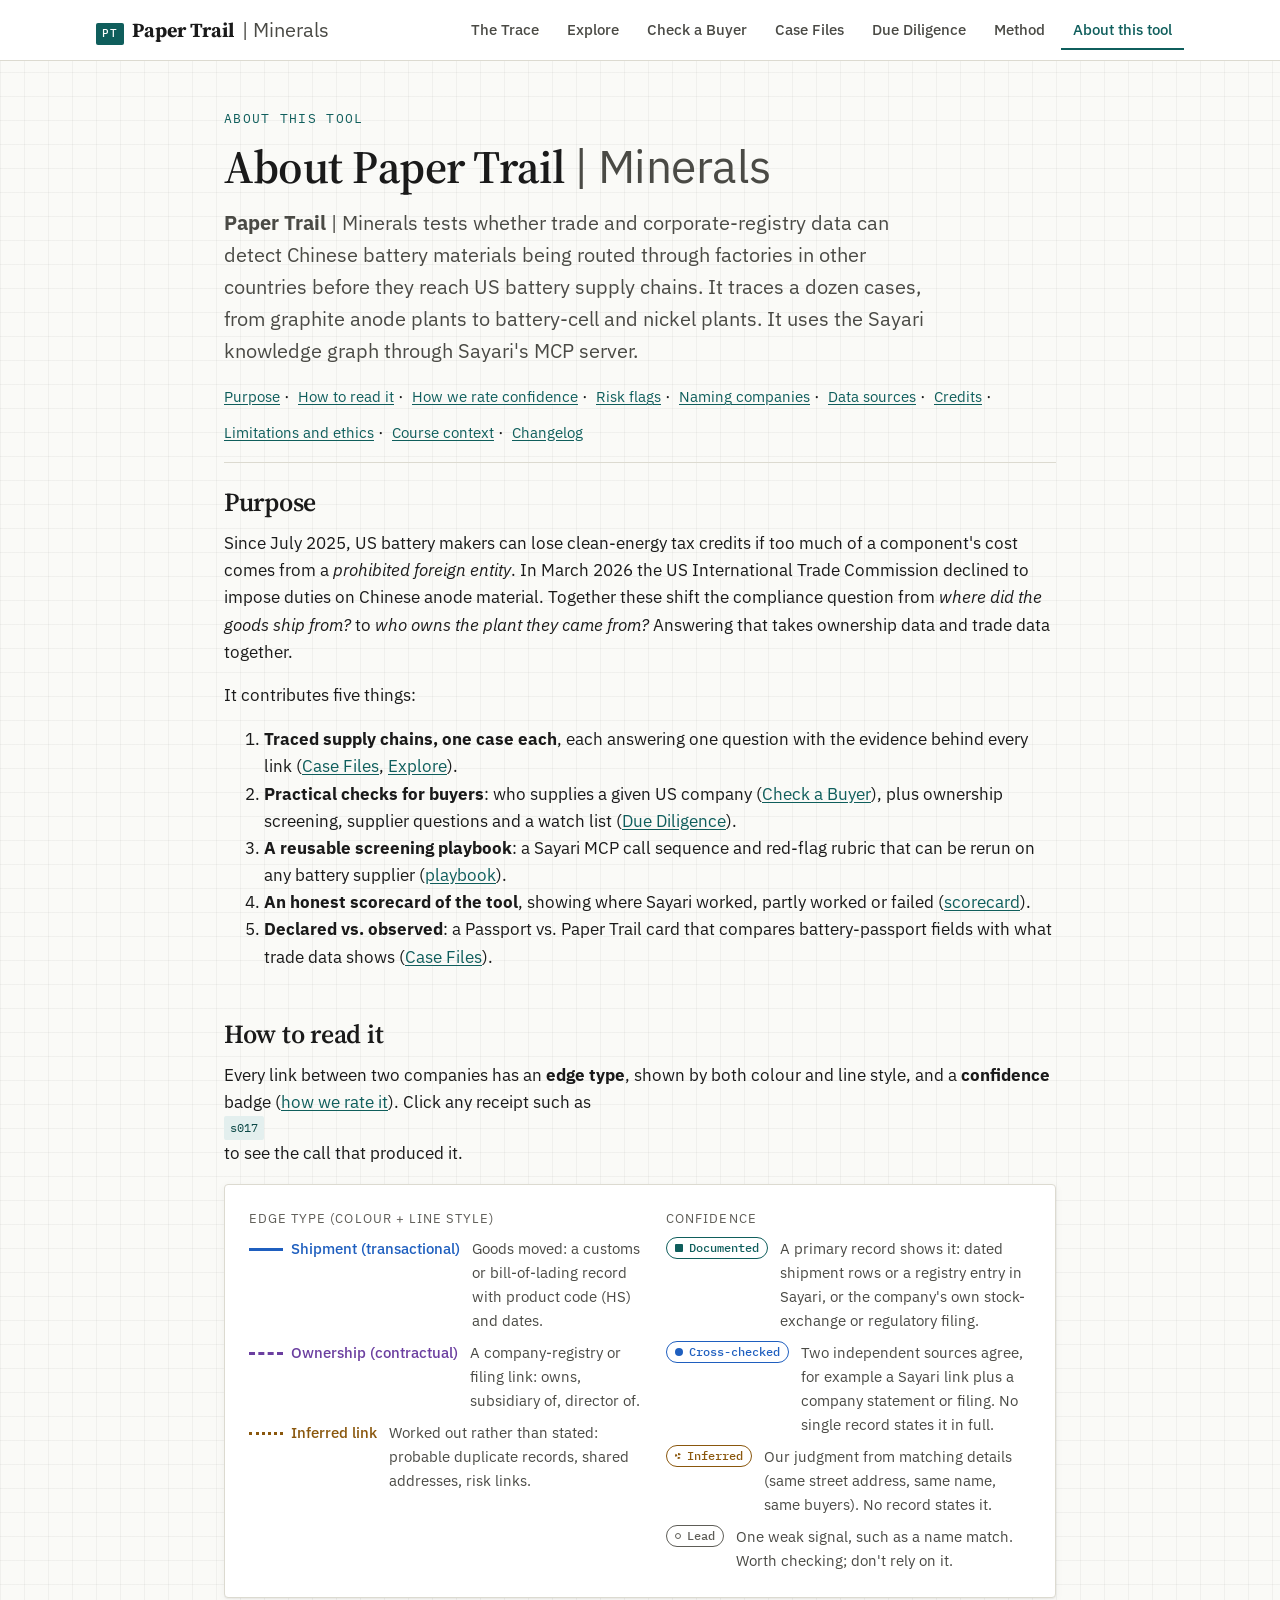
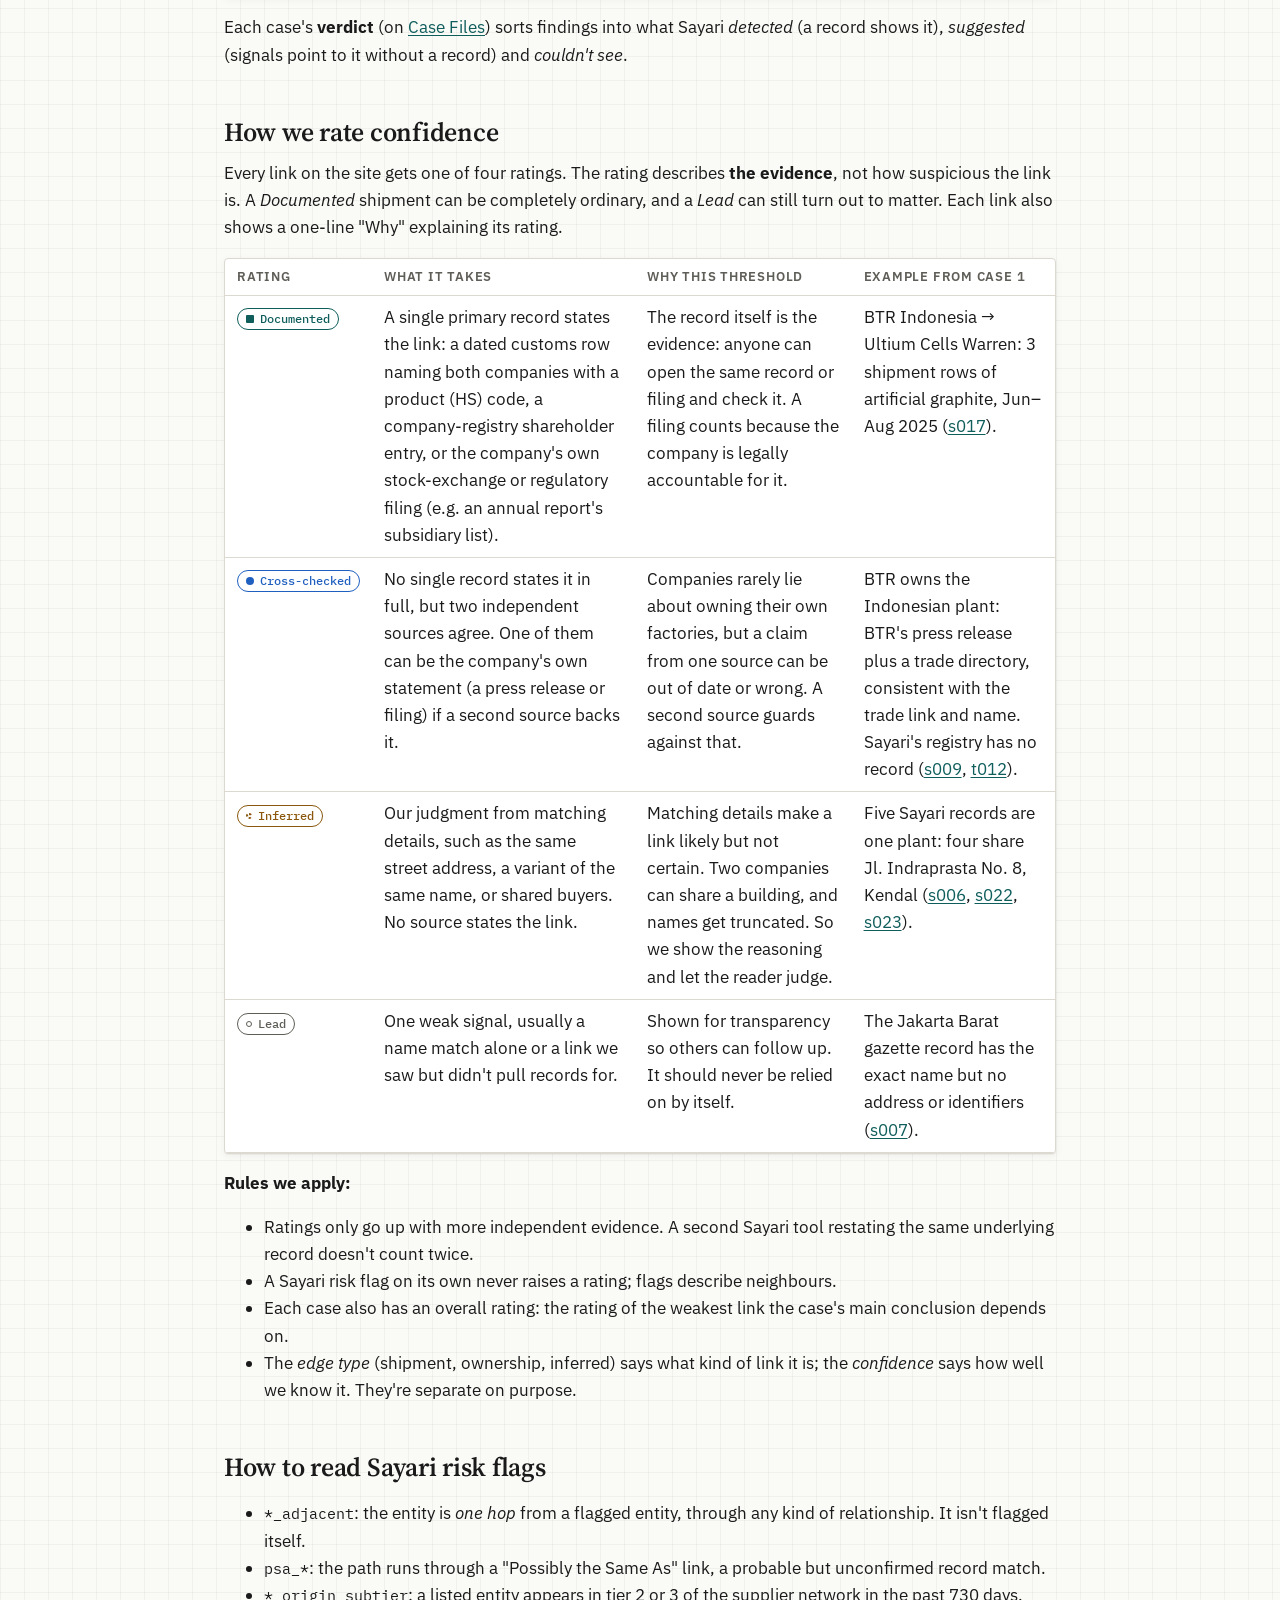
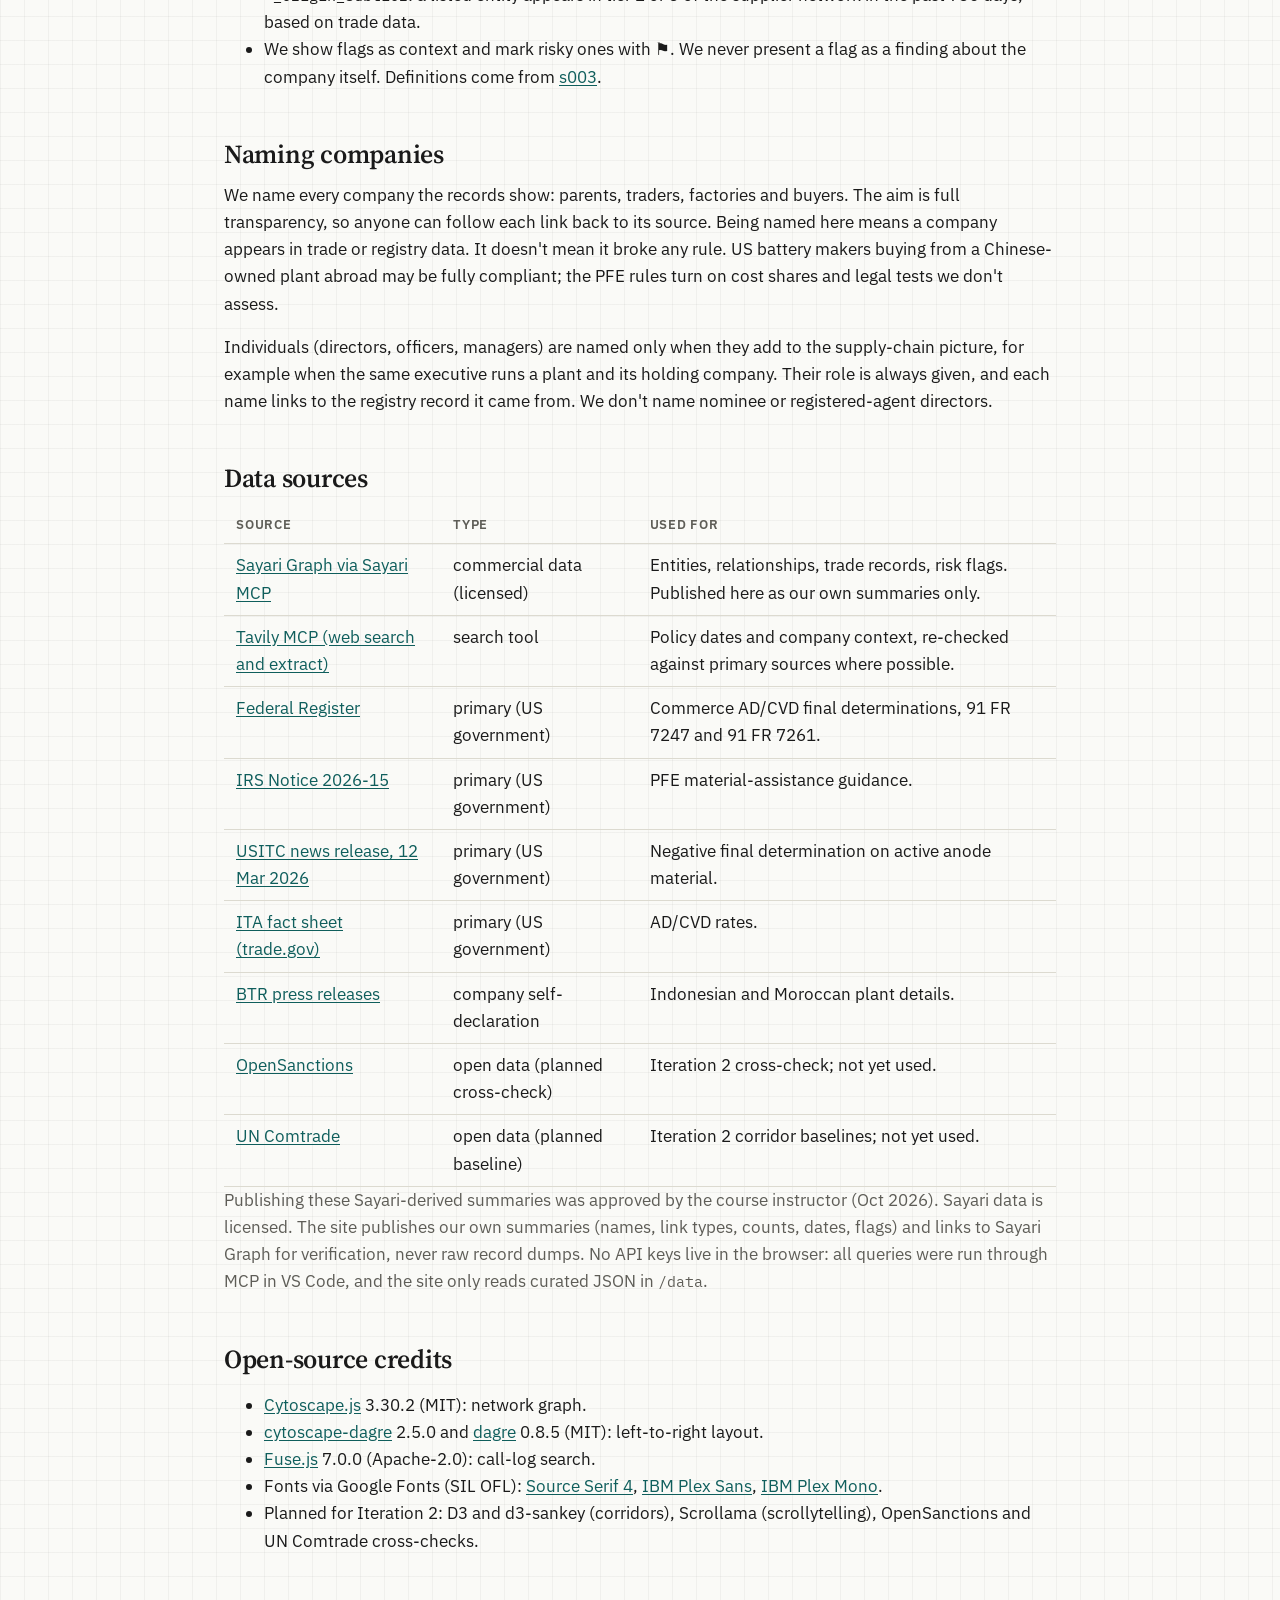
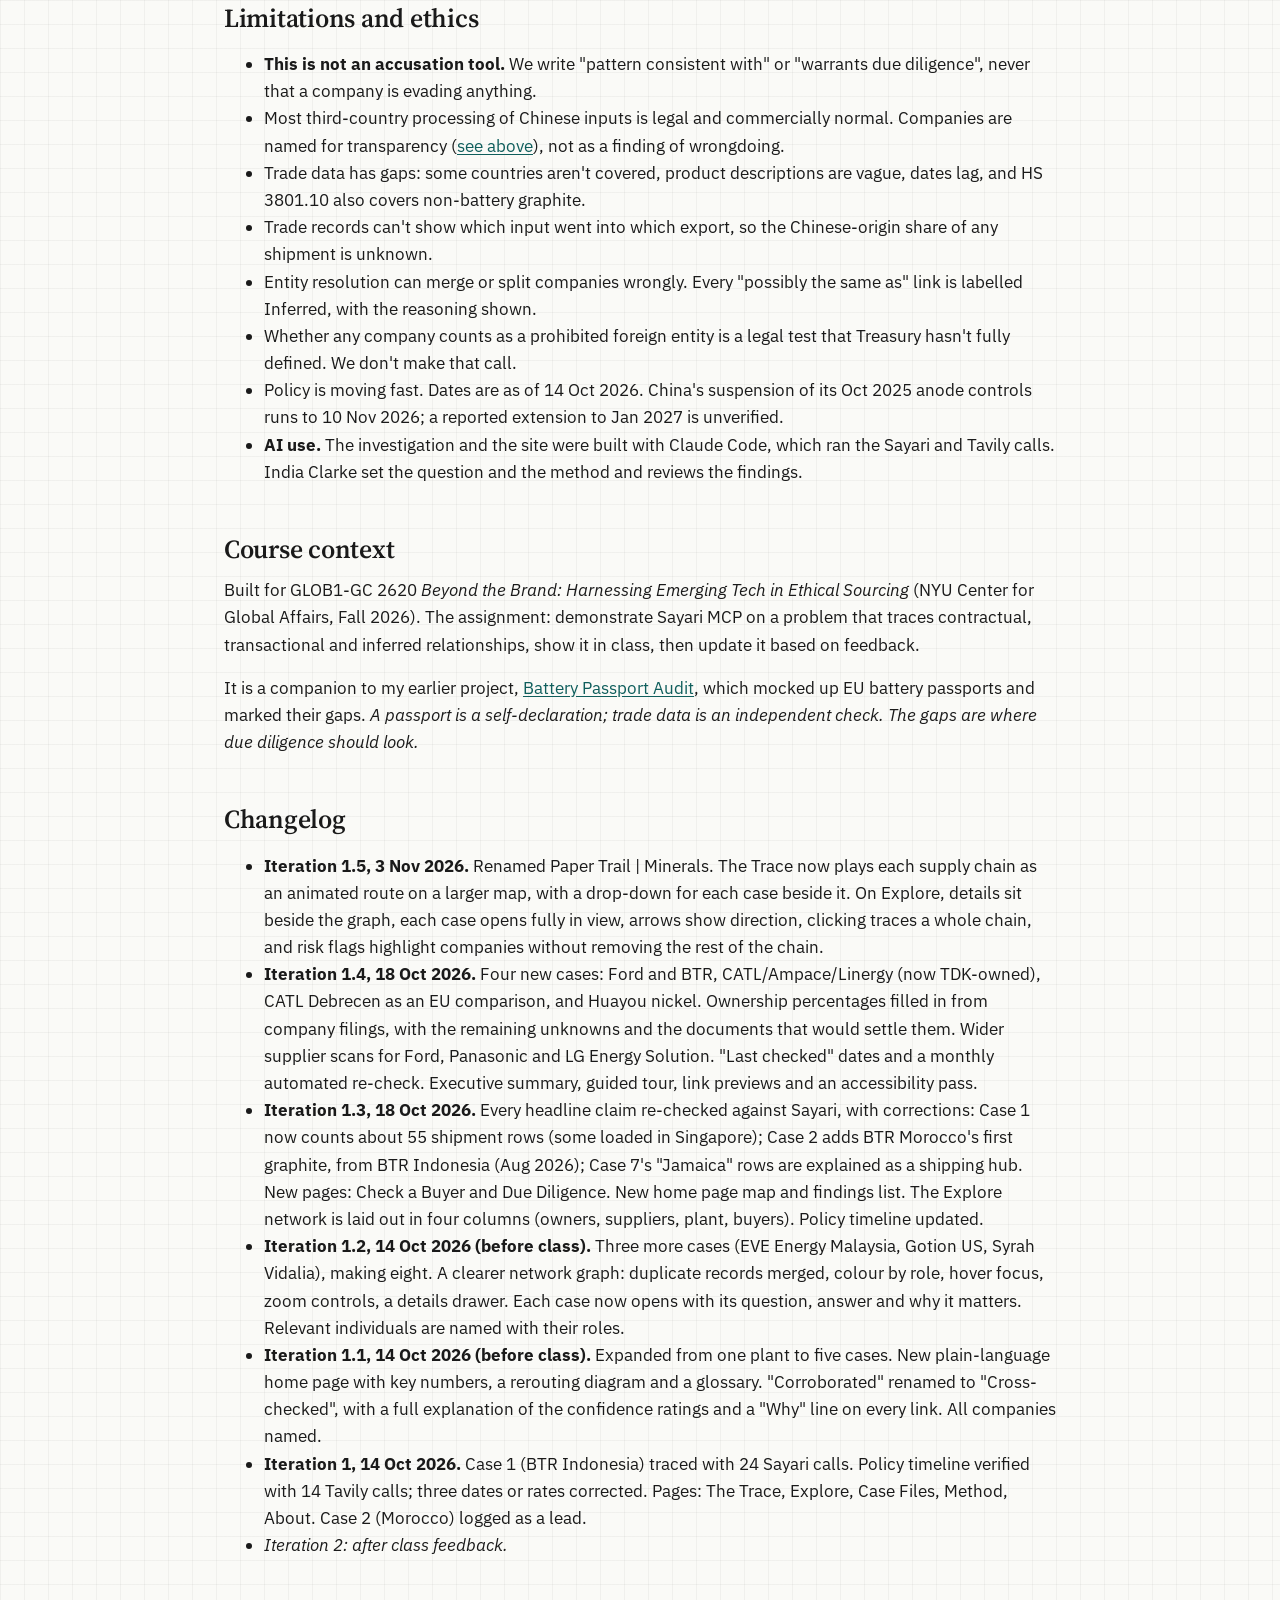
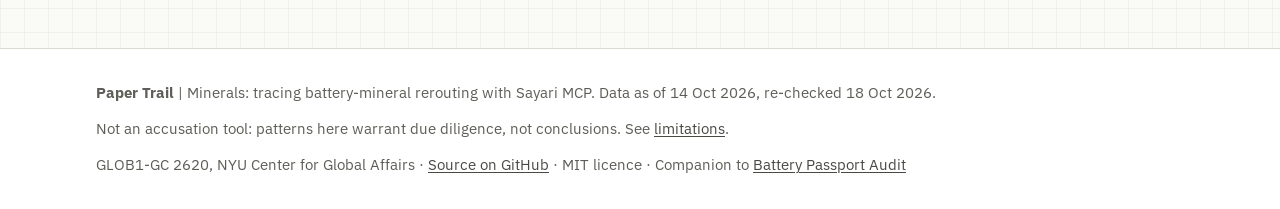
==== commit 66b8ee49: "Rename the site Paper Trail | Minerals, with Paper Trail in bold Co-Authored-By: Claude Opus 5.5 <no" ====
--- a/about.html
+++ b/about.html
@@ -3,13 +3,13 @@
 <head>
   <meta charset="utf-8">
   <meta name="viewport" content="width=device-width, initial-scale=1">
-  <title>Mineral Trace: About this tool</title>
-  <meta name="description" content="Purpose, audience, how to read the site, data sources, open-source credits, limitations and changelog for Mineral Trace.">
+  <title>Paper Trail | Minerals: About this tool</title>
+  <meta name="description" content="Purpose, audience, how to read the site, data sources, open-source credits, limitations and changelog for Paper Trail | Minerals.">
   <link rel="icon" href="assets/img/favicon.svg" type="image/svg+xml">
   <meta property="og:type" content="website">
-  <meta property="og:site_name" content="Mineral Trace">
-  <meta property="og:title" content="Mineral Trace: About this tool">
-  <meta property="og:description" content="Purpose, audience, how to read the site, data sources, open-source credits, limitations and changelog for Mineral Trace.">
+  <meta property="og:site_name" content="Paper Trail | Minerals">
+  <meta property="og:title" content="Paper Trail | Minerals: About this tool">
+  <meta property="og:description" content="Purpose, audience, how to read the site, data sources, open-source credits, limitations and changelog for Paper Trail | Minerals.">
   <meta property="og:url" content="https://indiaclarke03-ops.github.io/BatteryMineralRerouting/about.html">
   <meta property="og:image" content="https://indiaclarke03-ops.github.io/BatteryMineralRerouting/assets/img/social-card.png">
   <meta property="og:image:width" content="1200">
@@ -31,8 +31,8 @@
     <div class="wrap" style="max-width:56rem">
       <div class="page-head">
         <span class="eyebrow">About this tool</span>
-        <h1>About Mineral Trace</h1>
-        <p class="lede">Mineral Trace tests whether trade and corporate-registry data can detect Chinese battery materials being routed through factories in other countries before they reach US battery supply chains. It traces a dozen cases, from graphite anode plants to battery-cell and nickel plants. It uses the Sayari knowledge graph through Sayari's MCP server.</p>
+        <h1>About Paper Trail <span class="brand-sub">| Minerals</span></h1>
+        <p class="lede"><strong>Paper Trail</strong> | Minerals tests whether trade and corporate-registry data can detect Chinese battery materials being routed through factories in other countries before they reach US battery supply chains. It traces a dozen cases, from graphite anode plants to battery-cell and nickel plants. It uses the Sayari knowledge graph through Sayari's MCP server.</p>
         <ul class="toc">
           <li><a href="#purpose">Purpose</a> ·</li><li><a href="#read">How to read it</a> ·</li><li><a href="#confidence">How we rate confidence</a> ·</li><li><a href="#flags">Risk flags</a> ·</li><li><a href="#naming">Naming companies</a> ·</li>
           <li><a href="#sources">Data sources</a> ·</li><li><a href="#credits">Credits</a> ·</li><li><a href="#limits">Limitations and ethics</a> ·</li>
@@ -49,7 +49,7 @@
           <li><strong>Practical checks for buyers</strong>: who supplies a given US company (<a href="buyers.html">Check a Buyer</a>), plus ownership screening, supplier questions and a watch list (<a href="diligence.html">Due Diligence</a>).</li>
           <li><strong>A reusable screening playbook</strong>: a Sayari MCP call sequence and red-flag rubric that can be rerun on any battery supplier (<a href="https://github.com/indiaclarke03-ops/BatteryMineralRerouting/blob/main/investigation/playbook.md">playbook</a>).</li>
           <li><strong>An honest scorecard of the tool</strong>, showing where Sayari worked, partly worked or failed (<a href="method.html#scorecard-h">scorecard</a>).</li>
-          <li><strong>Declared vs. observed</strong>: a Passport vs. Mineral Trace card that compares battery-passport fields with what trade data shows (<a href="cases.html">Case Files</a>).</li>
+          <li><strong>Declared vs. observed</strong>: a Passport vs. Paper Trail card that compares battery-passport fields with what trade data shows (<a href="cases.html">Case Files</a>).</li>
         </ol>
       </section>
 
@@ -150,7 +150,7 @@
       <section id="changelog" aria-labelledby="changelog-h">
         <h2 id="changelog-h">Changelog</h2>
         <ul>
-          <li><strong>Iteration 1.5, 3 Nov 2026.</strong> Renamed Mineral Trace. The Trace now plays each supply chain as an animated route on a larger map, with a drop-down for each case beside it. On Explore, details sit beside the graph, each case opens fully in view, arrows show direction, clicking traces a whole chain, and risk flags highlight companies without removing the rest of the chain.</li>
+          <li><strong>Iteration 1.5, 3 Nov 2026.</strong> Renamed Paper Trail | Minerals. The Trace now plays each supply chain as an animated route on a larger map, with a drop-down for each case beside it. On Explore, details sit beside the graph, each case opens fully in view, arrows show direction, clicking traces a whole chain, and risk flags highlight companies without removing the rest of the chain.</li>
           <li><strong>Iteration 1.4, 18 Oct 2026.</strong> Four new cases: Ford and BTR, CATL/Ampace/Linergy (now TDK-owned), CATL Debrecen as an EU comparison, and Huayou nickel. Ownership percentages filled in from company filings, with the remaining unknowns and the documents that would settle them. Wider supplier scans for Ford, Panasonic and LG Energy Solution. "Last checked" dates and a monthly automated re-check. Executive summary, guided tour, link previews and an accessibility pass.</li>
           <li><strong>Iteration 1.3, 18 Oct 2026.</strong> Every headline claim re-checked against Sayari, with corrections: Case 1 now counts about 55 shipment rows (some loaded in Singapore); Case 2 adds BTR Morocco's first graphite, from BTR Indonesia (Aug 2026); Case 7's "Jamaica" rows are explained as a shipping hub. New pages: Check a Buyer and Due Diligence. New home page map and findings list. The Explore network is laid out in four columns (owners, suppliers, plant, buyers). Policy timeline updated.</li>
           <li><strong>Iteration 1.2, 14 Oct 2026 (before class).</strong> Three more cases (EVE Energy Malaysia, Gotion US, Syrah Vidalia), making eight. A clearer network graph: duplicate records merged, colour by role, hover focus, zoom controls, a details drawer. Each case now opens with its question, answer and why it matters. Relevant individuals are named with their roles.</li>
--- a/assets/css/tokens.css
+++ b/assets/css/tokens.css
@@ -1,4 +1,4 @@
-/* Mineral Trace design tokens: "investigator's case file".
+/* Paper Trail | Minerals design tokens: "investigator's case file".
    Distinct from Battery Passport Audit (Inter, slate/blue). */
 :root {
   /* Paper and ink */
--- a/assets/css/components.css
+++ b/assets/css/components.css
@@ -9,6 +9,8 @@
   display: flex; align-items: baseline; gap: var(--s-2);
   font-family: var(--serif); font-weight: 700; font-size: 1.25rem; color: var(--ink); text-decoration: none;
 }
+.brand strong { font-weight: 700; }
+.brand-sub { font-family: var(--sans); font-weight: 400; color: var(--ink-2); }
 .brand-mark {
   font-family: var(--mono); font-size: 0.7rem; font-weight: 500; color: var(--card);
   background: var(--teal); padding: 2px 6px; border-radius: 2px; letter-spacing: 0.08em;
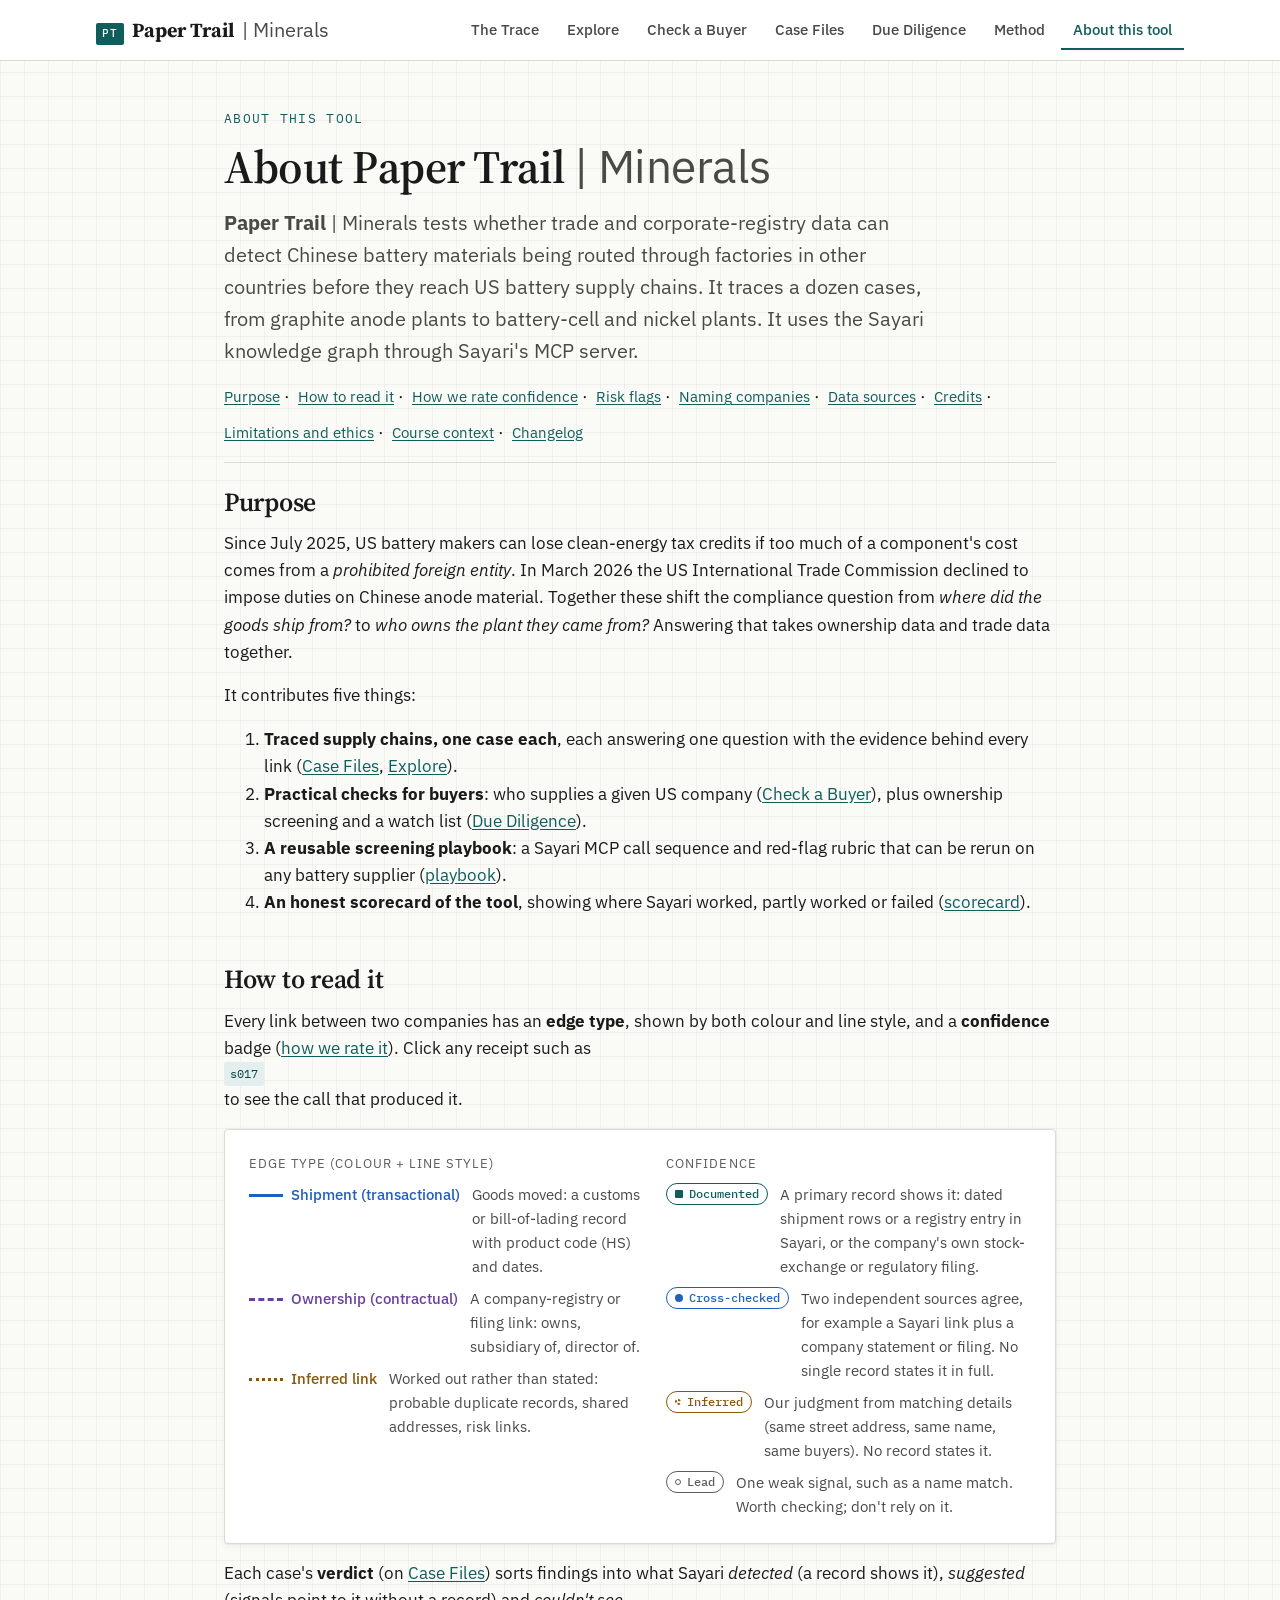
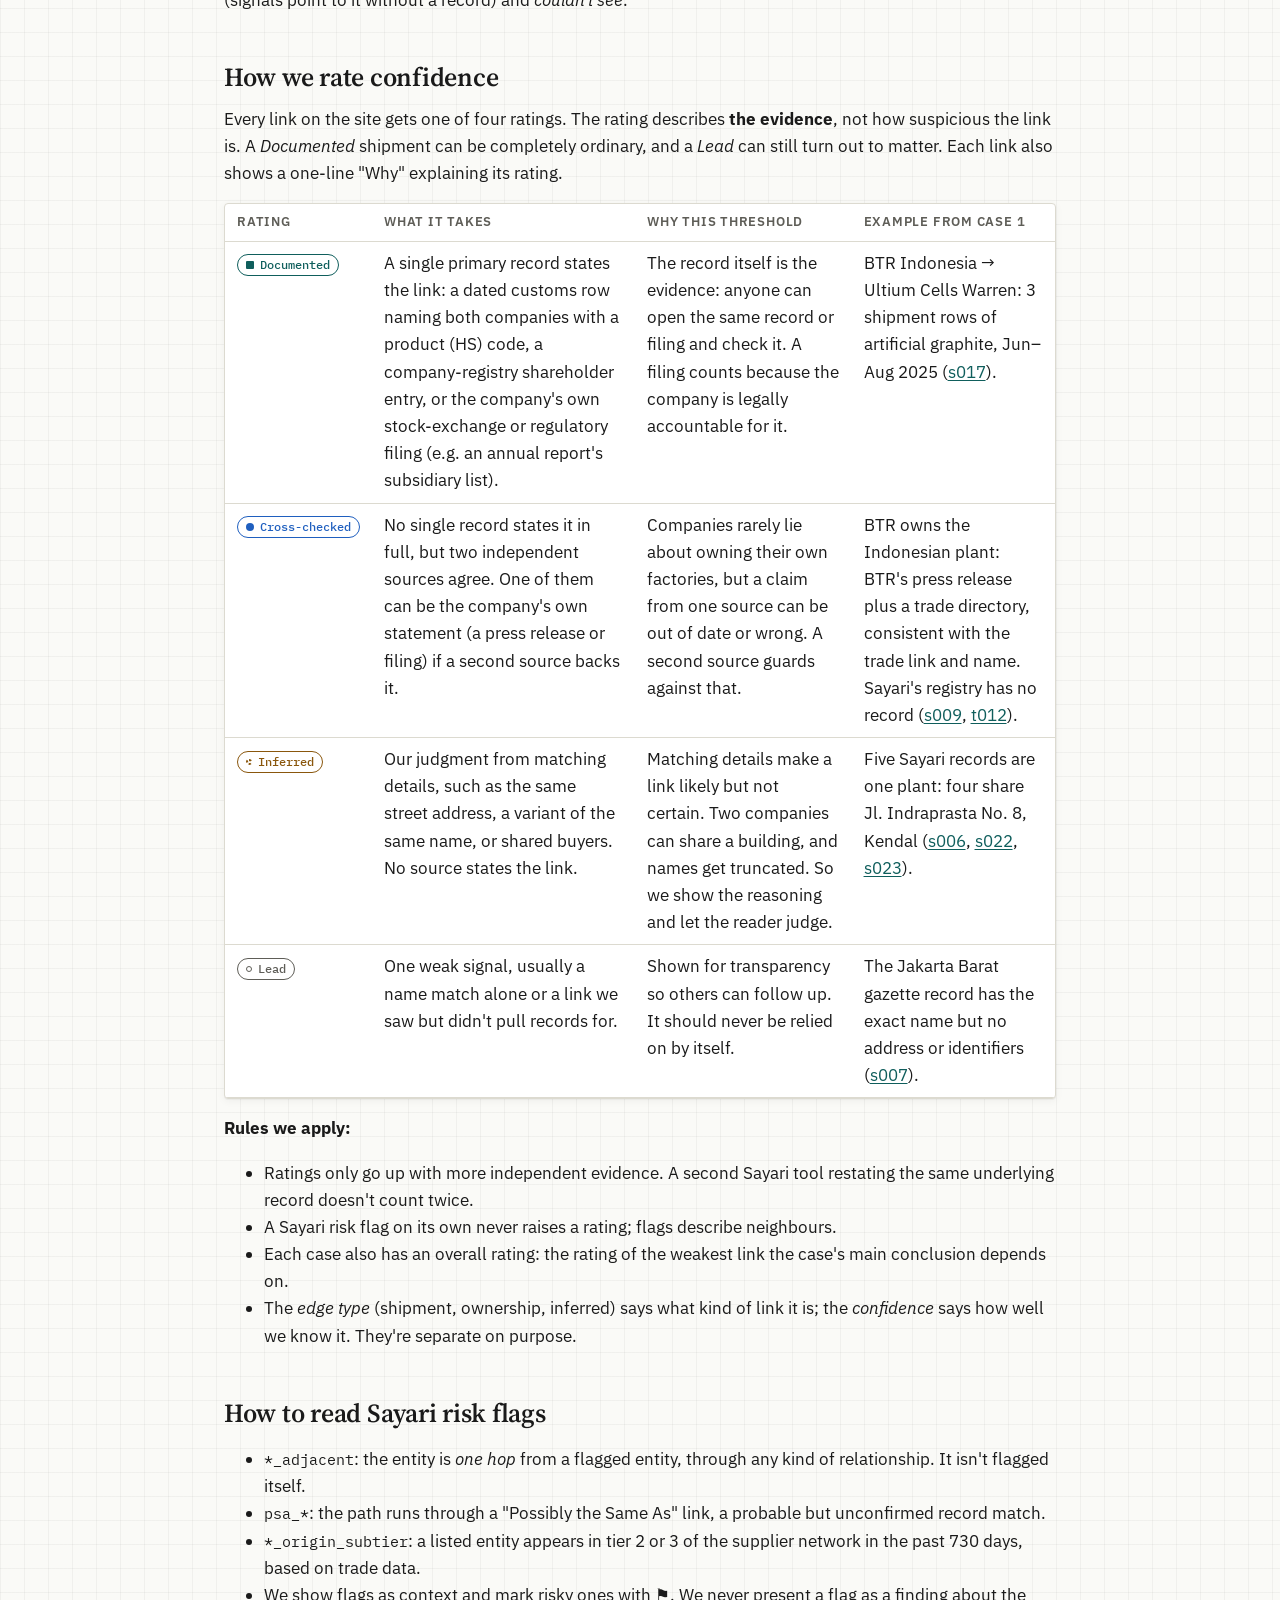
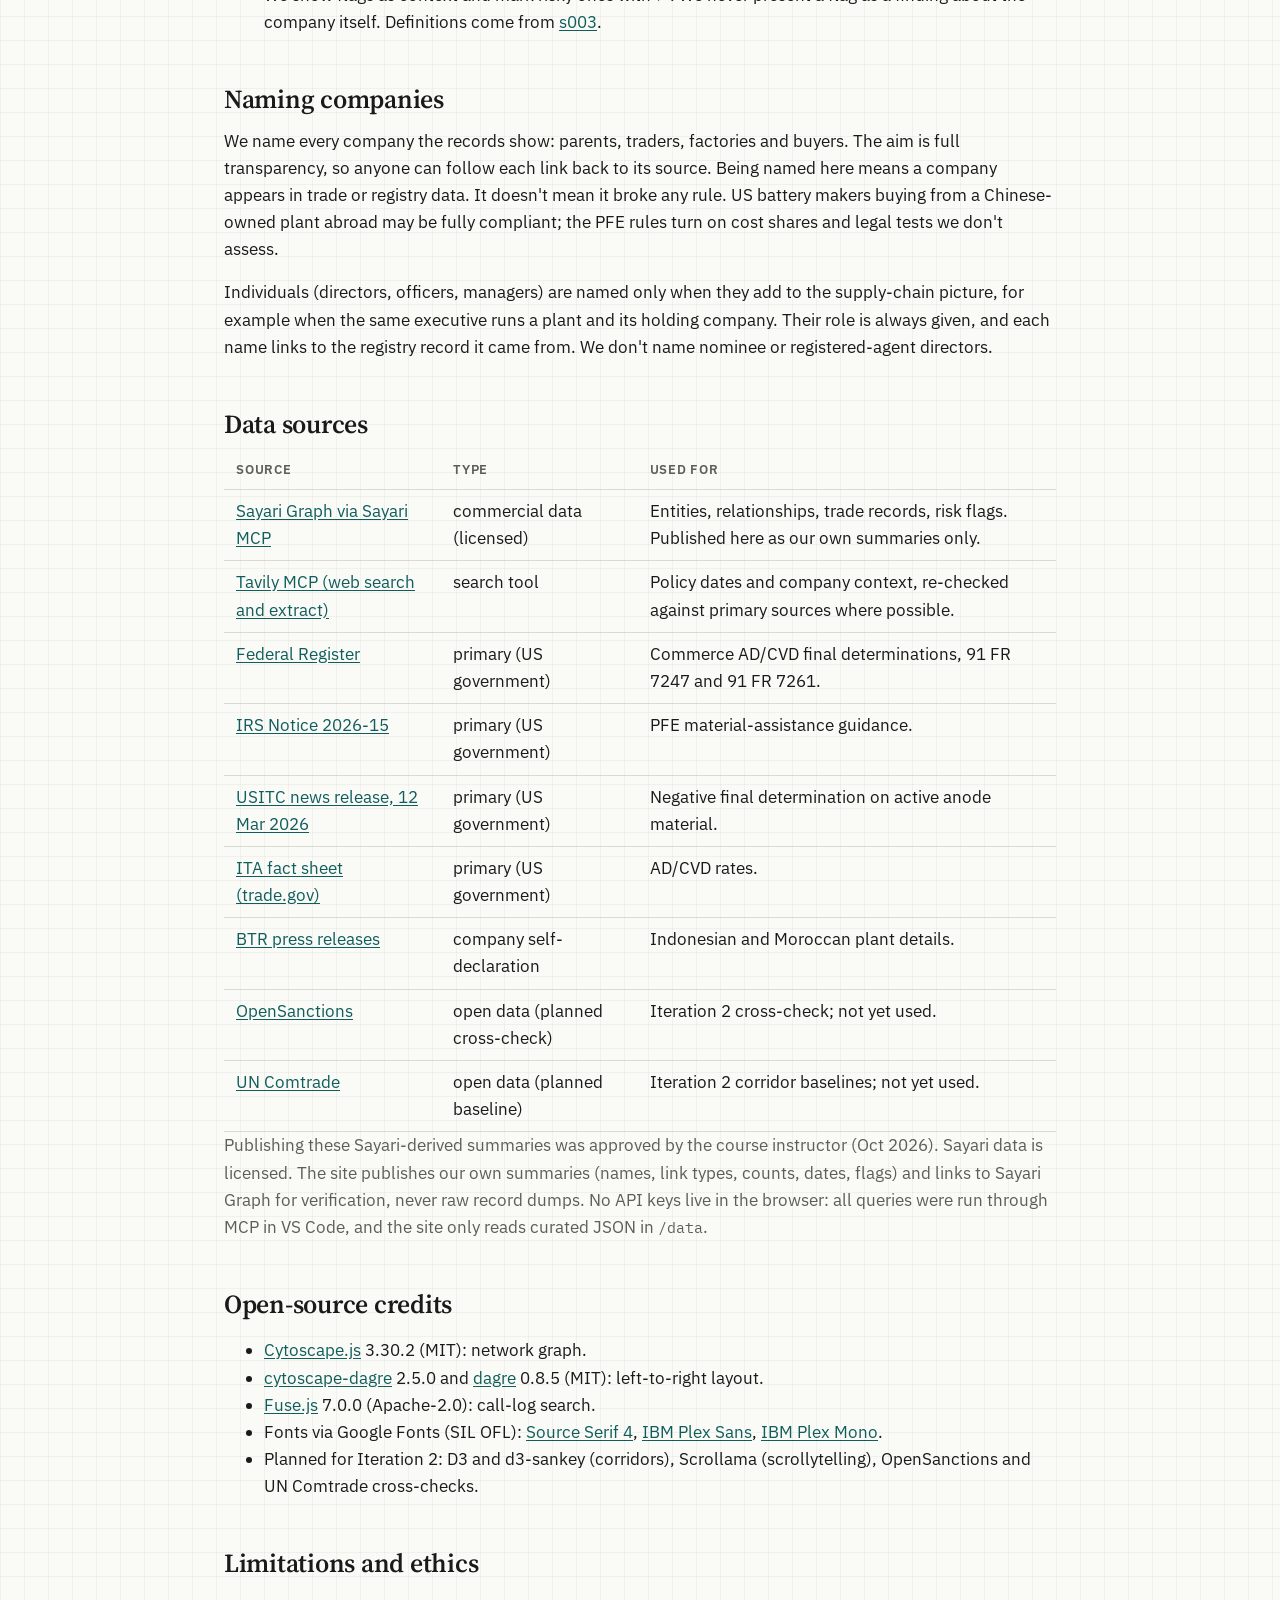
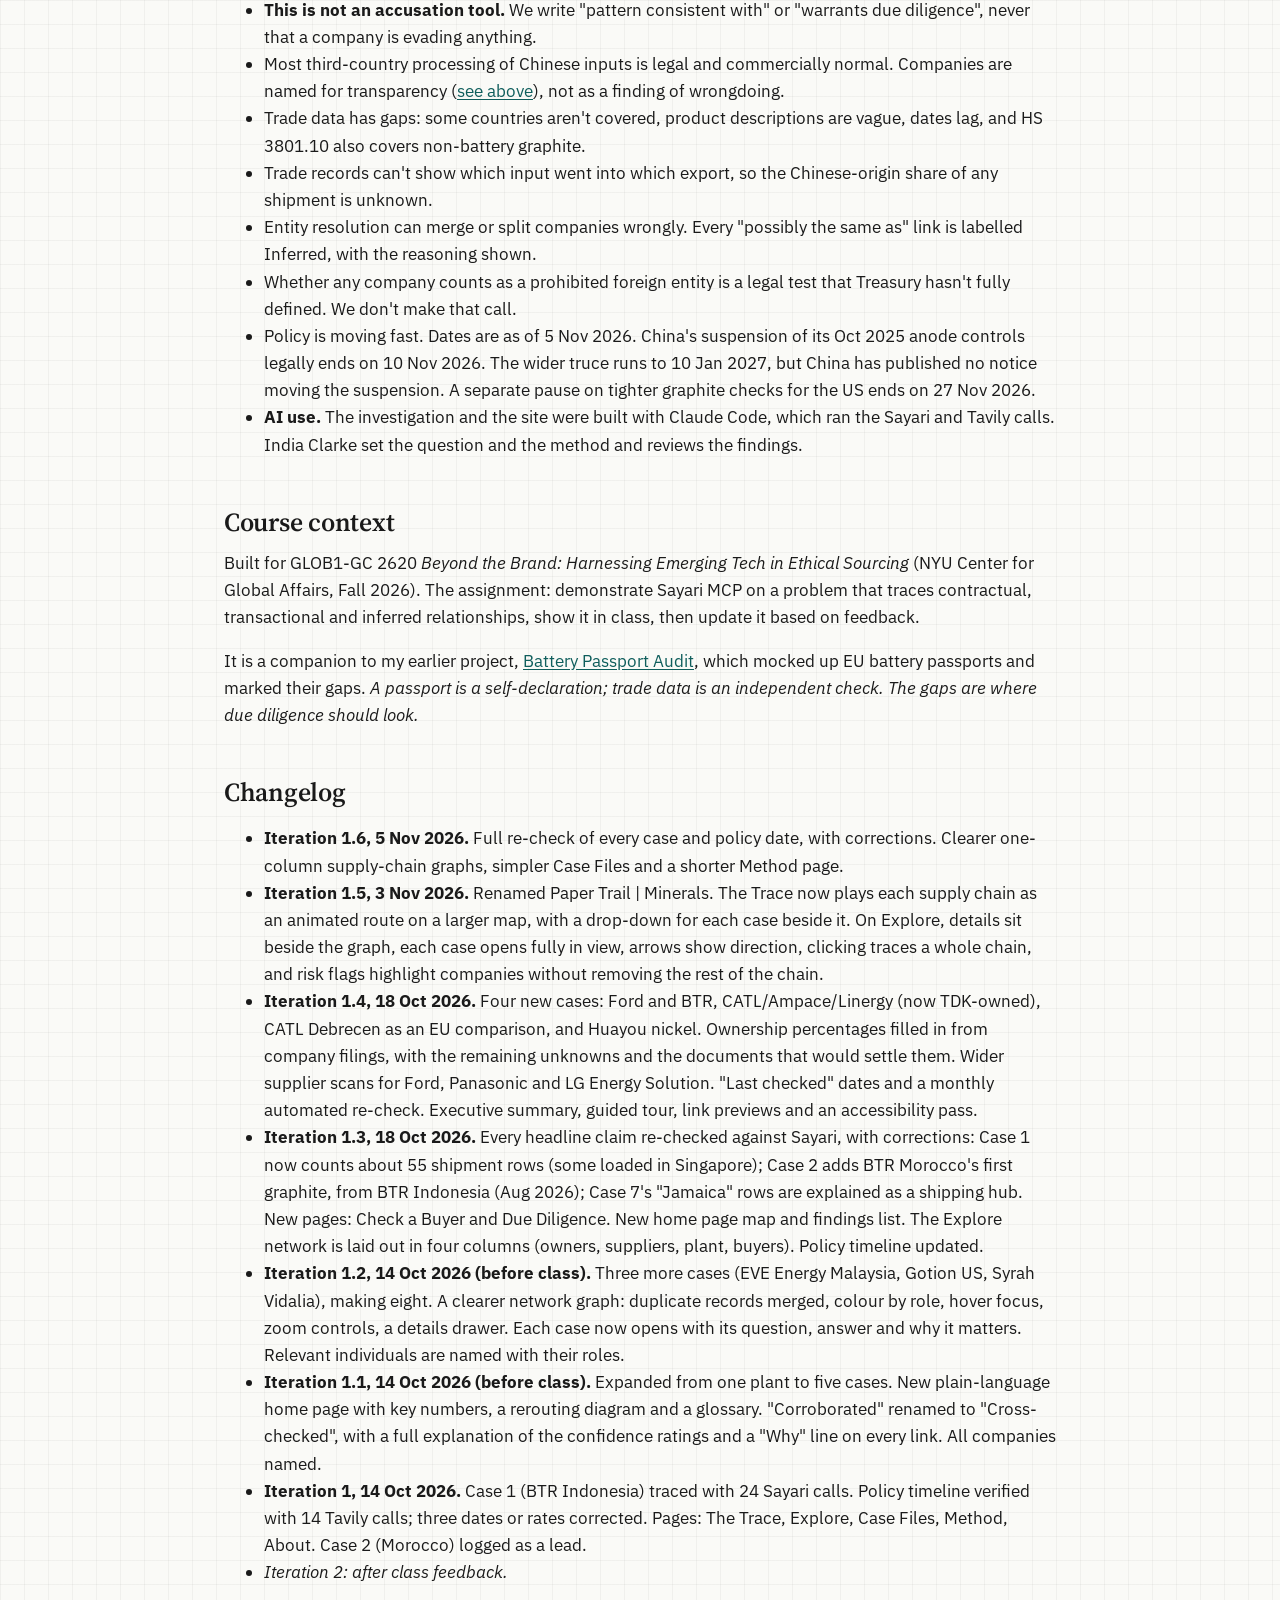
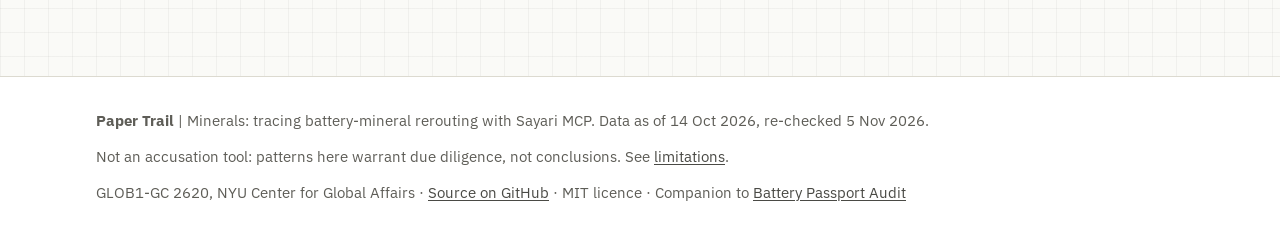
==== commit f4494070: "Iteration 1.6: full re-check, one-column graphs, simpler Case Files and Method Co-Authored-By: Claud" ====
--- a/about.html
+++ b/about.html
@@ -5,13 +5,15 @@
   <meta name="viewport" content="width=device-width, initial-scale=1">
   <title>Paper Trail | Minerals: About this tool</title>
   <meta name="description" content="Purpose, audience, how to read the site, data sources, open-source credits, limitations and changelog for Paper Trail | Minerals.">
-  <link rel="icon" href="assets/img/favicon.svg" type="image/svg+xml">
+  <link rel="icon" href="assets/img/favicon.svg?v=20261105b" type="image/svg+xml">
+  <link rel="alternate icon" href="assets/img/favicon-32.png?v=20261105b" type="image/png" sizes="32x32">
+  <link rel="apple-touch-icon" href="assets/img/favicon-180.png?v=20261105b">
   <meta property="og:type" content="website">
   <meta property="og:site_name" content="Paper Trail | Minerals">
   <meta property="og:title" content="Paper Trail | Minerals: About this tool">
   <meta property="og:description" content="Purpose, audience, how to read the site, data sources, open-source credits, limitations and changelog for Paper Trail | Minerals.">
   <meta property="og:url" content="https://indiaclarke03-ops.github.io/BatteryMineralRerouting/about.html">
-  <meta property="og:image" content="https://indiaclarke03-ops.github.io/BatteryMineralRerouting/assets/img/social-card.png">
+  <meta property="og:image" content="https://indiaclarke03-ops.github.io/BatteryMineralRerouting/assets/img/social-card.png?v=20261105b">
   <meta property="og:image:width" content="1200">
   <meta property="og:image:height" content="630">
   <meta name="twitter:card" content="summary_large_image">
@@ -19,9 +21,9 @@
   <link rel="preconnect" href="https://fonts.googleapis.com">
   <link rel="preconnect" href="https://fonts.gstatic.com" crossorigin>
   <link href="https://fonts.googleapis.com/css2?family=IBM+Plex+Mono:wght@400;500;600&family=IBM+Plex+Sans:wght@400;500;600&family=Source+Serif+4:opsz,wght@8..60,600;8..60,700&display=swap" rel="stylesheet">
-  <link rel="stylesheet" href="assets/css/tokens.css">
-  <link rel="stylesheet" href="assets/css/base.css">
-  <link rel="stylesheet" href="assets/css/components.css">
+  <link rel="stylesheet" href="assets/css/tokens.css?v=20261105b">
+  <link rel="stylesheet" href="assets/css/base.css?v=20261105b">
+  <link rel="stylesheet" href="assets/css/components.css?v=20261105b">
 </head>
 <body>
   <a class="skip-link" href="#main">Skip to content</a>
@@ -46,10 +48,9 @@
         <p>It contributes five things:</p>
         <ol>
           <li><strong>Traced supply chains, one case each</strong>, each answering one question with the evidence behind every link (<a href="cases.html">Case Files</a>, <a href="explore.html">Explore</a>).</li>
-          <li><strong>Practical checks for buyers</strong>: who supplies a given US company (<a href="buyers.html">Check a Buyer</a>), plus ownership screening, supplier questions and a watch list (<a href="diligence.html">Due Diligence</a>).</li>
+          <li><strong>Practical checks for buyers</strong>: who supplies a given US company (<a href="buyers.html">Check a Buyer</a>), plus ownership screening and a watch list (<a href="diligence.html">Due Diligence</a>).</li>
           <li><strong>A reusable screening playbook</strong>: a Sayari MCP call sequence and red-flag rubric that can be rerun on any battery supplier (<a href="https://github.com/indiaclarke03-ops/BatteryMineralRerouting/blob/main/investigation/playbook.md">playbook</a>).</li>
           <li><strong>An honest scorecard of the tool</strong>, showing where Sayari worked, partly worked or failed (<a href="method.html#scorecard-h">scorecard</a>).</li>
-          <li><strong>Declared vs. observed</strong>: a Passport vs. Paper Trail card that compares battery-passport fields with what trade data shows (<a href="cases.html">Case Files</a>).</li>
         </ol>
       </section>
 
@@ -136,7 +137,7 @@
           <li>Trade records can't show which input went into which export, so the Chinese-origin share of any shipment is unknown.</li>
           <li>Entity resolution can merge or split companies wrongly. Every "possibly the same as" link is labelled Inferred, with the reasoning shown.</li>
           <li>Whether any company counts as a prohibited foreign entity is a legal test that Treasury hasn't fully defined. We don't make that call.</li>
-          <li>Policy is moving fast. Dates are as of 14 Oct 2026. China's suspension of its Oct 2025 anode controls runs to 10 Nov 2026; a reported extension to Jan 2027 is unverified.</li>
+          <li>Policy is moving fast. Dates are as of 5 Nov 2026. China's suspension of its Oct 2025 anode controls legally ends on 10 Nov 2026. The wider truce runs to 10 Jan 2027, but China has published no notice moving the suspension. A separate pause on tighter graphite checks for the US ends on 27 Nov 2026.</li>
           <li><strong>AI use.</strong> The investigation and the site were built with Claude Code, which ran the Sayari and Tavily calls. India Clarke set the question and the method and reviews the findings.</li>
         </ul>
       </section>
@@ -150,6 +151,7 @@
       <section id="changelog" aria-labelledby="changelog-h">
         <h2 id="changelog-h">Changelog</h2>
         <ul>
+          <li><strong>Iteration 1.6, 5 Nov 2026.</strong> Full re-check of every case and policy date, with corrections. Clearer one-column supply-chain graphs, simpler Case Files and a shorter Method page.</li>
           <li><strong>Iteration 1.5, 3 Nov 2026.</strong> Renamed Paper Trail | Minerals. The Trace now plays each supply chain as an animated route on a larger map, with a drop-down for each case beside it. On Explore, details sit beside the graph, each case opens fully in view, arrows show direction, clicking traces a whole chain, and risk flags highlight companies without removing the rest of the chain.</li>
           <li><strong>Iteration 1.4, 18 Oct 2026.</strong> Four new cases: Ford and BTR, CATL/Ampace/Linergy (now TDK-owned), CATL Debrecen as an EU comparison, and Huayou nickel. Ownership percentages filled in from company filings, with the remaining unknowns and the documents that would settle them. Wider supplier scans for Ford, Panasonic and LG Energy Solution. "Last checked" dates and a monthly automated re-check. Executive summary, guided tour, link previews and an accessibility pass.</li>
           <li><strong>Iteration 1.3, 18 Oct 2026.</strong> Every headline claim re-checked against Sayari, with corrections: Case 1 now counts about 55 shipment rows (some loaded in Singapore); Case 2 adds BTR Morocco's first graphite, from BTR Indonesia (Aug 2026); Case 7's "Jamaica" rows are explained as a shipping hub. New pages: Check a Buyer and Due Diligence. New home page map and findings list. The Explore network is laid out in four columns (owners, suppliers, plant, buyers). Policy timeline updated.</li>
@@ -164,8 +166,8 @@
 
   <footer id="site-footer"></footer>
 
-  <script src="assets/js/data.js"></script>
-  <script src="assets/js/ui.js"></script>
+  <script src="assets/js/data.js?v=20261105b"></script>
+  <script src="assets/js/ui.js?v=20261105b"></script>
   <script>
     document.addEventListener("DOMContentLoaded", async () => {
       const el = document.getElementById("source-list");
--- a/assets/css/components.css
+++ b/assets/css/components.css
@@ -216,20 +216,6 @@
 .feedback ol { margin: 0; padding-left: 1.3rem; display: grid; gap: var(--s-2); }
 
 /* Passport card */
-.passport { background: var(--card); border: 1px solid var(--rule-strong); border-radius: var(--radius); overflow: hidden; }
-.passport-head { display: flex; justify-content: space-between; gap: var(--s-3); flex-wrap: wrap; padding: var(--s-3) var(--s-4); background: var(--ink); color: #fff; }
-.passport-head strong { font-family: var(--serif); font-size: 1.1rem; }
-.passport-head span { font-family: var(--mono); font-size: var(--fs-0); opacity: 0.8; }
-.passport-row { display: grid; grid-template-columns: 1fr; border-top: 1px solid var(--rule); }
-@media (min-width: 760px) { .passport-row { grid-template-columns: 13rem 1fr 1fr; } }
-.passport-row > div { padding: var(--s-3) var(--s-4); font-size: var(--fs-1); }
-.passport-row .pf { font-weight: 600; }
-.passport-row .pf small { display: block; font-family: var(--mono); font-weight: 400; color: var(--ink-3); }
-.passport-row .declared { background: var(--paper); }
-.passport-row .label { display: block; font-family: var(--mono); font-size: 0.7rem; text-transform: uppercase; letter-spacing: 0.08em; color: var(--ink-3); margin-bottom: 2px; }
-.passport-row.gap .observed { background: var(--risk-tint); }
-.gap-tag { display: inline-block; margin-top: 6px; font-family: var(--mono); font-size: 0.72rem; color: var(--risk); border: 1px solid var(--risk); border-radius: 2px; padding: 1px 6px; }
-.ok-tag { display: inline-block; margin-top: 6px; font-family: var(--mono); font-size: 0.72rem; color: var(--ok); border: 1px solid var(--ok); border-radius: 2px; padding: 1px 6px; }
 
 /* Rubric & scorecard */
 .result-detected { color: var(--teal); font-weight: 600; }
@@ -335,7 +321,7 @@
 .keynums { display: grid; gap: var(--s-3); grid-template-columns: repeat(auto-fit, minmax(10rem, 1fr)); margin: var(--s-4) 0; }
 .keynum { border: 1px solid var(--rule); border-radius: var(--radius); padding: var(--s-3); background: var(--paper); }
 .keynum strong { display: block; font-family: var(--serif); font-size: 1.8rem; color: var(--teal); line-height: 1.1; }
-.keynum span { font-size: var(--fs-0); color: var(--ink-2); }
+.keynum span { font-size: var(--fs-0); color: var(--ink-2); line-height: 1.4; display: block; }
 .mini-graph { height: 480px; }
 .section-intro { max-width: 46rem; color: var(--ink-2); font-size: 1.05rem; }
 
@@ -610,6 +596,8 @@
 .ex-sel select { font: inherit; font-size: var(--fs-0); padding: 4px 6px; border: 1px solid var(--rule-strong); border-radius: var(--radius); background: var(--card); max-width: 13rem; }
 .ex-count { font-size: var(--fs-0); }
 .ex-view .graph-toggles { margin: 0; gap: 4px 12px; font-size: var(--fs-0); order: 1; }
+.ex-view .graph-tools { position: static; order: 3; }
+.ex-view .graph-tools button { width: 28px; height: 28px; font-size: .95rem; }
 .ex-view .graph-toggles input { width: 14px; height: 14px; }
 .ex-reset { order: 2; padding: 3px 10px; font-size: var(--fs-0); }
 .ex-note { font-size: var(--fs-0); color: var(--ink-2); margin: 0 0 var(--s-2); }
@@ -617,9 +605,8 @@
 @media (min-width: 1000px) { .ex-stage { grid-template-columns: minmax(0, 1fr) 25rem; } }
 .ex-stage .graph-key { grid-column: 1 / -1; margin-top: 0; order: 3; }
 .ex-stage .graph.xtall { height: clamp(480px, 74vh, 820px); }
-.ex-stage .graph-tools { top: auto; bottom: 8px; }
 .ex-panel { padding: var(--s-4); overflow: auto; min-width: 0; }
-@media (min-width: 1000px) { .ex-panel { contain: size; } }
+@media (min-width: 1000px) { .ex-panel { position: sticky; top: 72px; align-self: start; height: clamp(480px, calc(100vh - 88px), 820px); } }
 .ex-panel .drawer-close { position: sticky; top: 0; float: right; z-index: 1; }
 .ex-panel > p, .ex-panel > ul { font-size: var(--fs-1); }
 .ex-panel > h3:not(.ep-h) { font-size: 1.25rem; padding-right: 2.2rem; }
@@ -627,6 +614,78 @@
 .ex-panel dt { color: var(--ink-3); }
 .ex-panel dd { margin: 0; overflow-wrap: anywhere; }
 .ex-panel > ul { padding-left: 1.1rem; }
+.tl-single { display: inline-block; margin-left: 6px; font-family: var(--mono); font-size: .68rem; color: var(--part); border: 1px solid var(--part); border-radius: 3px; padding: 0 4px; }
+
+/* The Trace: page guide */
+.page-guide { display: grid; gap: var(--s-2); grid-template-columns: 1fr; margin-top: var(--s-3); }
+@media (min-width: 560px) { .page-guide { grid-template-columns: 1fr 1fr; } }
+@media (min-width: 1000px) { .page-guide { grid-template-columns: repeat(4, 1fr); } }
+.pg { display: grid; align-content: start; gap: 2px; background: var(--card); border: 1px solid var(--rule); border-radius: var(--radius); padding: 10px 14px; text-decoration: none; color: var(--ink-2); font-size: var(--fs-0); line-height: 1.4; }
+.pg strong { font-family: var(--serif); font-size: 1.05rem; color: var(--teal); }
+.pg:hover { border-color: var(--teal); background: var(--teal-tint); color: var(--ink); }
+.pg.here { border-left: 3px solid var(--teal); }
+
+/* Check a Buyer: direction compare */
+.dir-compare { display: grid; gap: var(--s-3); grid-template-columns: 1fr; margin-bottom: var(--s-4); }
+@media (min-width: 820px) { .dir-compare { grid-template-columns: 1fr 1fr; } }
+.dir-card { position: relative; background: var(--card); border: 1px solid var(--rule); border-radius: var(--radius); padding: var(--s-3) var(--s-4); }
+.dir-card.here { border: 2px solid var(--teal); background: var(--teal-tint); }
+.dir-card h2 { font-size: 1.1rem; margin: 4px 0 var(--s-2); }
+.dir-card p { font-size: var(--fs-1); margin: var(--s-2) 0 0; }
+.dir-tag { font-family: var(--mono); font-size: 0.7rem; text-transform: uppercase; letter-spacing: 0.07em; color: var(--ink-3); }
+.dir-card.here .dir-tag { color: var(--teal-2); font-weight: 600; }
+.dir-flow { display: flex; align-items: center; gap: 0; }
+.dn { flex: none; border: 1.5px solid var(--ink-3); background: #fff; border-radius: 5px; padding: 3px 9px; font-size: var(--fs-0); font-weight: 600; }
+.dn.start { background: var(--teal); border-color: var(--teal); color: #fff; }
+.dn.owner { border-color: var(--ct); color: var(--ct); }
+.dir-flow i { flex: 1; min-width: 18px; height: 2px; background: var(--tx); position: relative; }
+.dir-flow i::after { content: ""; position: absolute; right: -1px; top: -4px; border-left: 8px solid var(--tx); border-top: 5px solid transparent; border-bottom: 5px solid transparent; }
+.dir-flow i.back::after { right: auto; left: -1px; border-left: 0; border-right: 8px solid var(--tx); }
+
+/* Case Files */
+.cf-list { display: grid; gap: var(--s-2); margin-top: var(--s-4); }
+.cf-item { background: var(--card); border: 1px solid var(--rule); border-radius: 6px; box-shadow: var(--shadow); scroll-margin-top: 74px; overflow: clip; }
+.cf-item.open { border-color: var(--teal); }
+.cf-head { margin: 0; font: inherit; }
+.cf-row { display: flex; gap: var(--s-4); align-items: center; width: 100%; text-align: left; background: none; border: 0; padding: var(--s-3) var(--s-4); cursor: pointer; color: var(--ink); }
+.cf-row:hover { background: var(--paper); }
+.cf-item.open .cf-row { background: var(--teal-tint); }
+.cf-n { font-family: var(--serif); font-size: 1.7rem; font-weight: 700; color: var(--teal); flex: none; width: 2.4rem; }
+.cf-main { flex: 1; min-width: 0; display: grid; gap: 2px; }
+.cf-title { font-family: var(--serif); font-size: 1.2rem; font-weight: 600; line-height: 1.25; }
+.cf-sub { font-size: var(--fs-1); color: var(--ink-2); line-height: 1.4; }
+.cf-side { flex: none; display: grid; justify-items: end; gap: 3px; }
+.cf-place { font-family: var(--mono); font-size: 0.72rem; color: var(--ink-3); }
+.cf-chev { width: 10px; height: 10px; border-right: 2px solid var(--ink-3); border-bottom: 2px solid var(--ink-3); transform: rotate(45deg); flex: none; margin: 0 4px; transition: transform .15s; }
+.cf-item.open .cf-chev { transform: rotate(-135deg); }
+@media (max-width: 640px) { .cf-side { display: none; } .cf-row { gap: var(--s-2); } }
+.cf-body { padding: var(--s-4) var(--s-5) var(--s-5); border-top: 1px solid var(--rule); }
+.cf-meta { display: flex; flex-wrap: wrap; align-items: center; gap: var(--s-2) var(--s-3); font-size: var(--fs-1); }
+.cf-open { margin-left: auto; }
+.cf-plain { max-width: 56rem; }
+.cf-h { margin-top: var(--s-6); padding-top: var(--s-3); border-top: 1px solid var(--rule); }
+.cf-more { margin-top: var(--s-3); border: 1px solid var(--rule); border-radius: var(--radius); }
+.cf-more > summary { cursor: pointer; font-weight: 600; padding: 10px 14px; }
+.cf-more > :not(summary) { margin: 0 14px 14px; }
+
+/* Method */
+.m-more { margin-top: var(--s-3); border: 1px solid var(--rule); border-radius: var(--radius); background: var(--card); }
+.m-more > summary { cursor: pointer; font-weight: 600; padding: 10px 14px; }
+.m-more > summary h3 { display: inline; font-size: 1.05rem; font-family: var(--sans); margin: 0; }
+.m-more > :not(summary) { margin: 0 14px 14px; }
+.m-more[open] > summary { border-bottom: 1px solid var(--rule); margin-bottom: 12px; }
+#replay { display: grid; gap: 6px; }
+.rp-case { background: var(--card); border: 1px solid var(--rule); border-radius: var(--radius); scroll-margin-top: 74px; }
+.rp-case[open] { border-color: var(--teal); }
+.rp-case > summary { display: flex; flex-wrap: wrap; align-items: center; gap: 4px 10px; cursor: pointer; padding: 9px 14px; list-style: none; }
+.rp-case > summary::-webkit-details-marker { display: none; }
+.rp-n { display: inline-grid; place-items: center; width: 24px; height: 24px; border-radius: 50%; background: var(--teal); color: #fff; font-family: var(--mono); font-size: 0.72rem; flex: none; }
+.rp-t { font-weight: 600; flex: 1; min-width: 12rem; }
+.rp-c { font-family: var(--mono); font-size: 0.72rem; color: var(--ink-3); }
+.rp-body { padding: 0 14px 12px; display: grid; gap: 6px; }
+.rp-step > summary { cursor: pointer; font-weight: 600; font-size: var(--fs-1); padding: 5px 0; }
+.rp-step .replay { margin-top: var(--s-2); }
+
 .ep-stats { display: grid; grid-template-columns: repeat(3, 1fr); gap: var(--s-2); margin-bottom: var(--s-3); }
 .ep-stats div { background: var(--paper-2); border-radius: var(--radius); padding: 8px 10px; display: grid; gap: 2px; }
 .ep-stats b { font-family: var(--serif); font-size: 1.5rem; line-height: 1; color: var(--teal); }
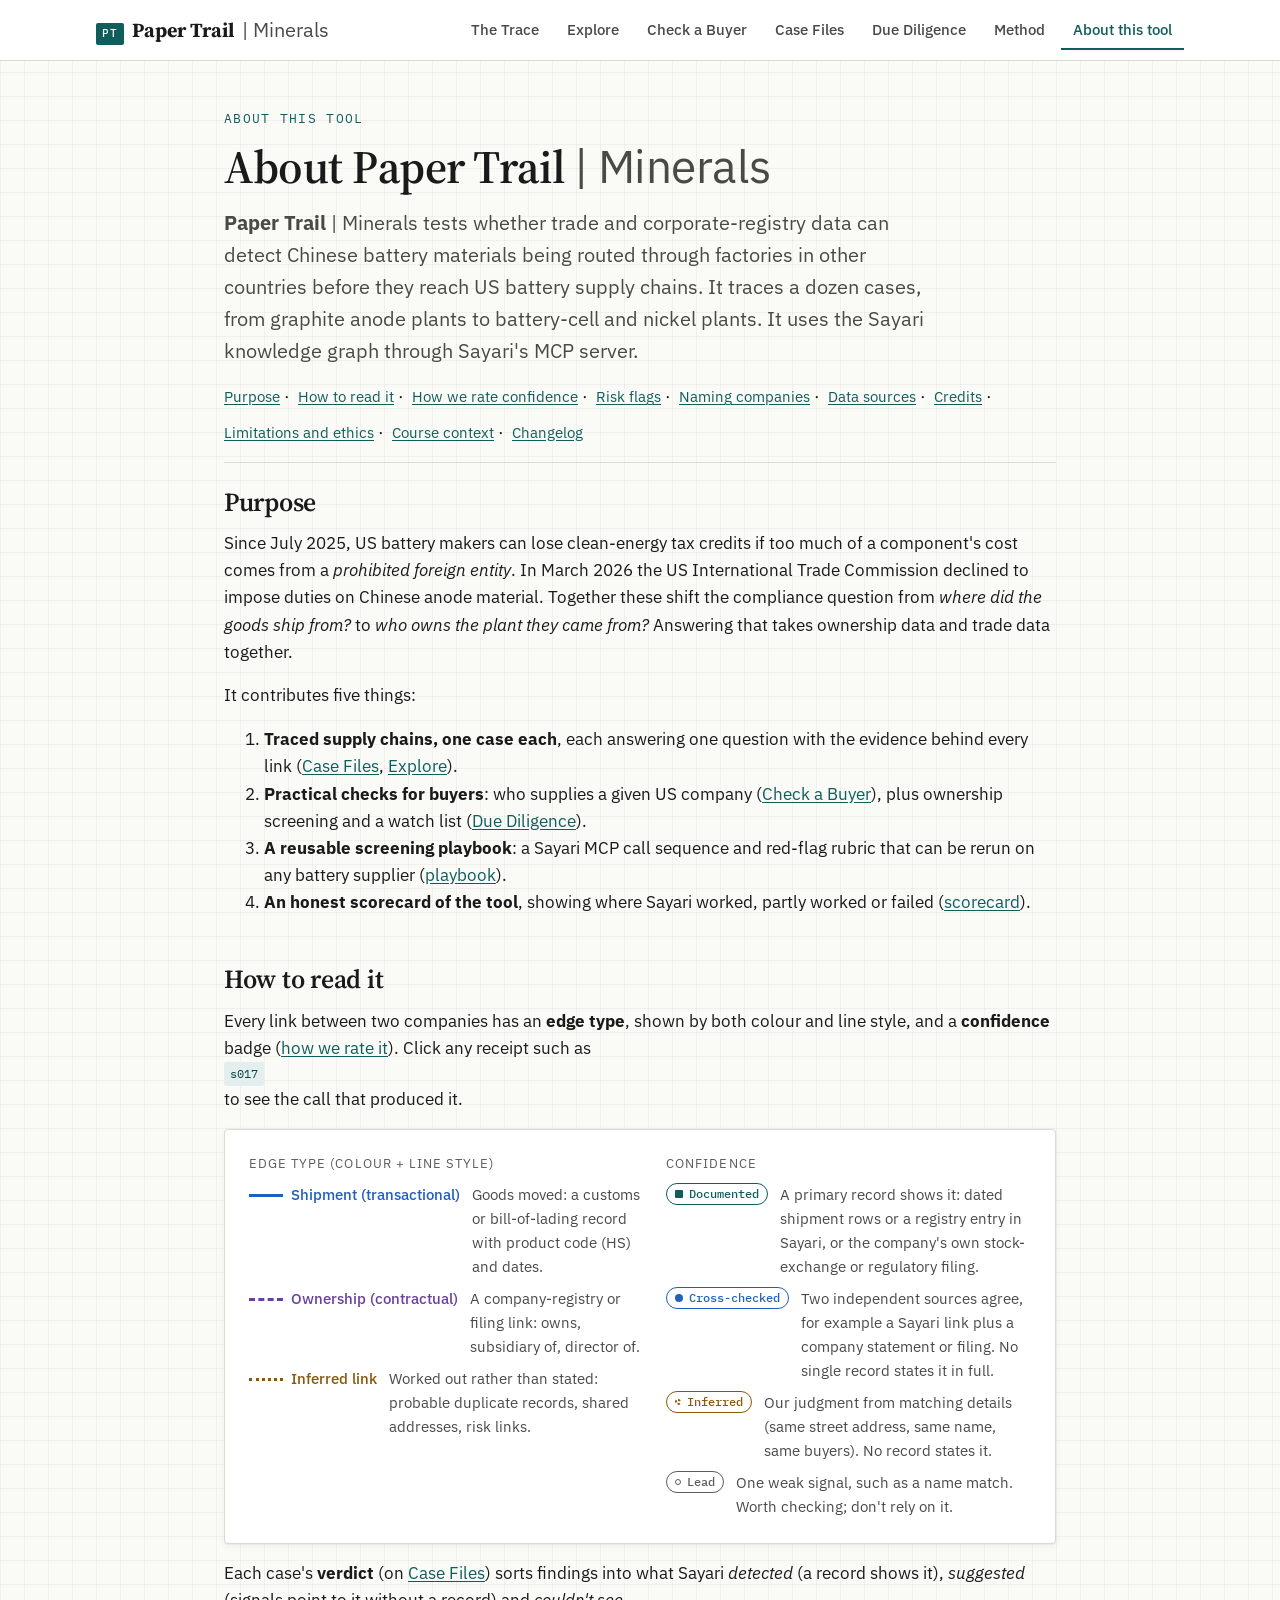
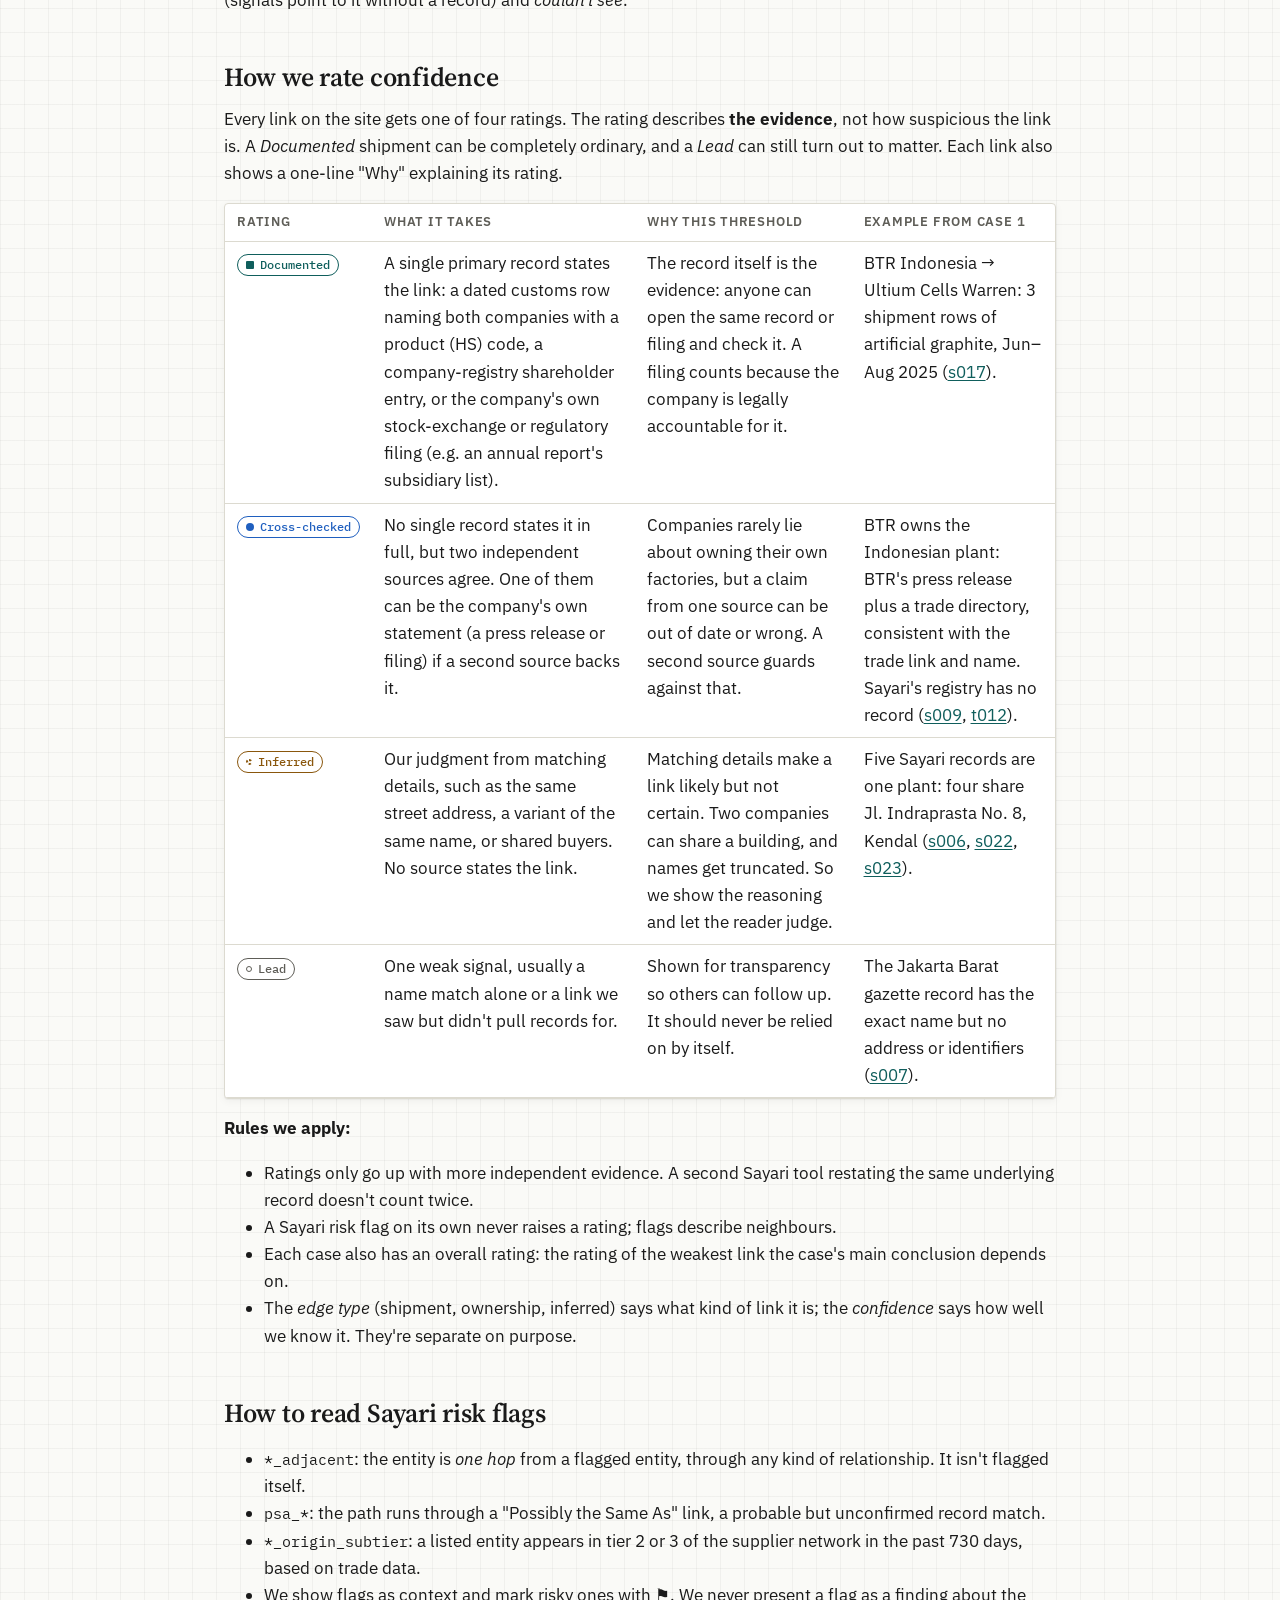
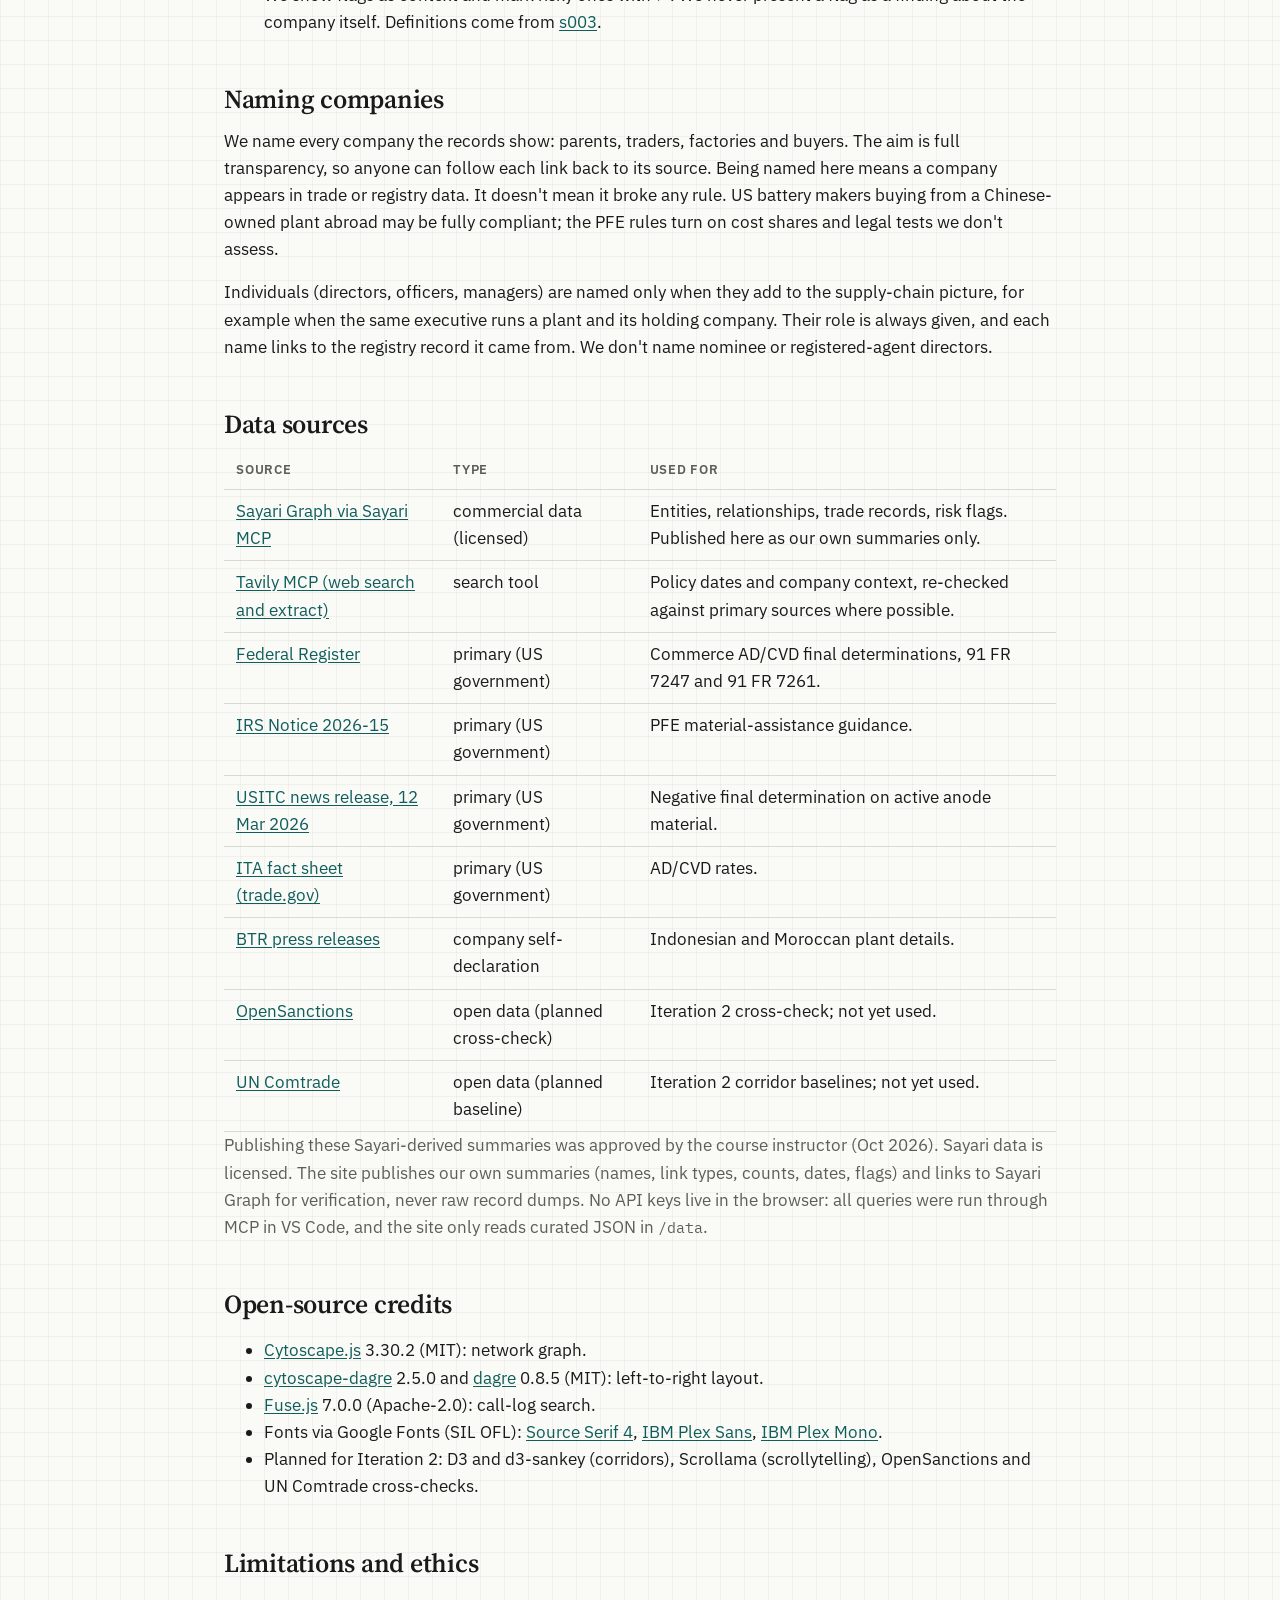
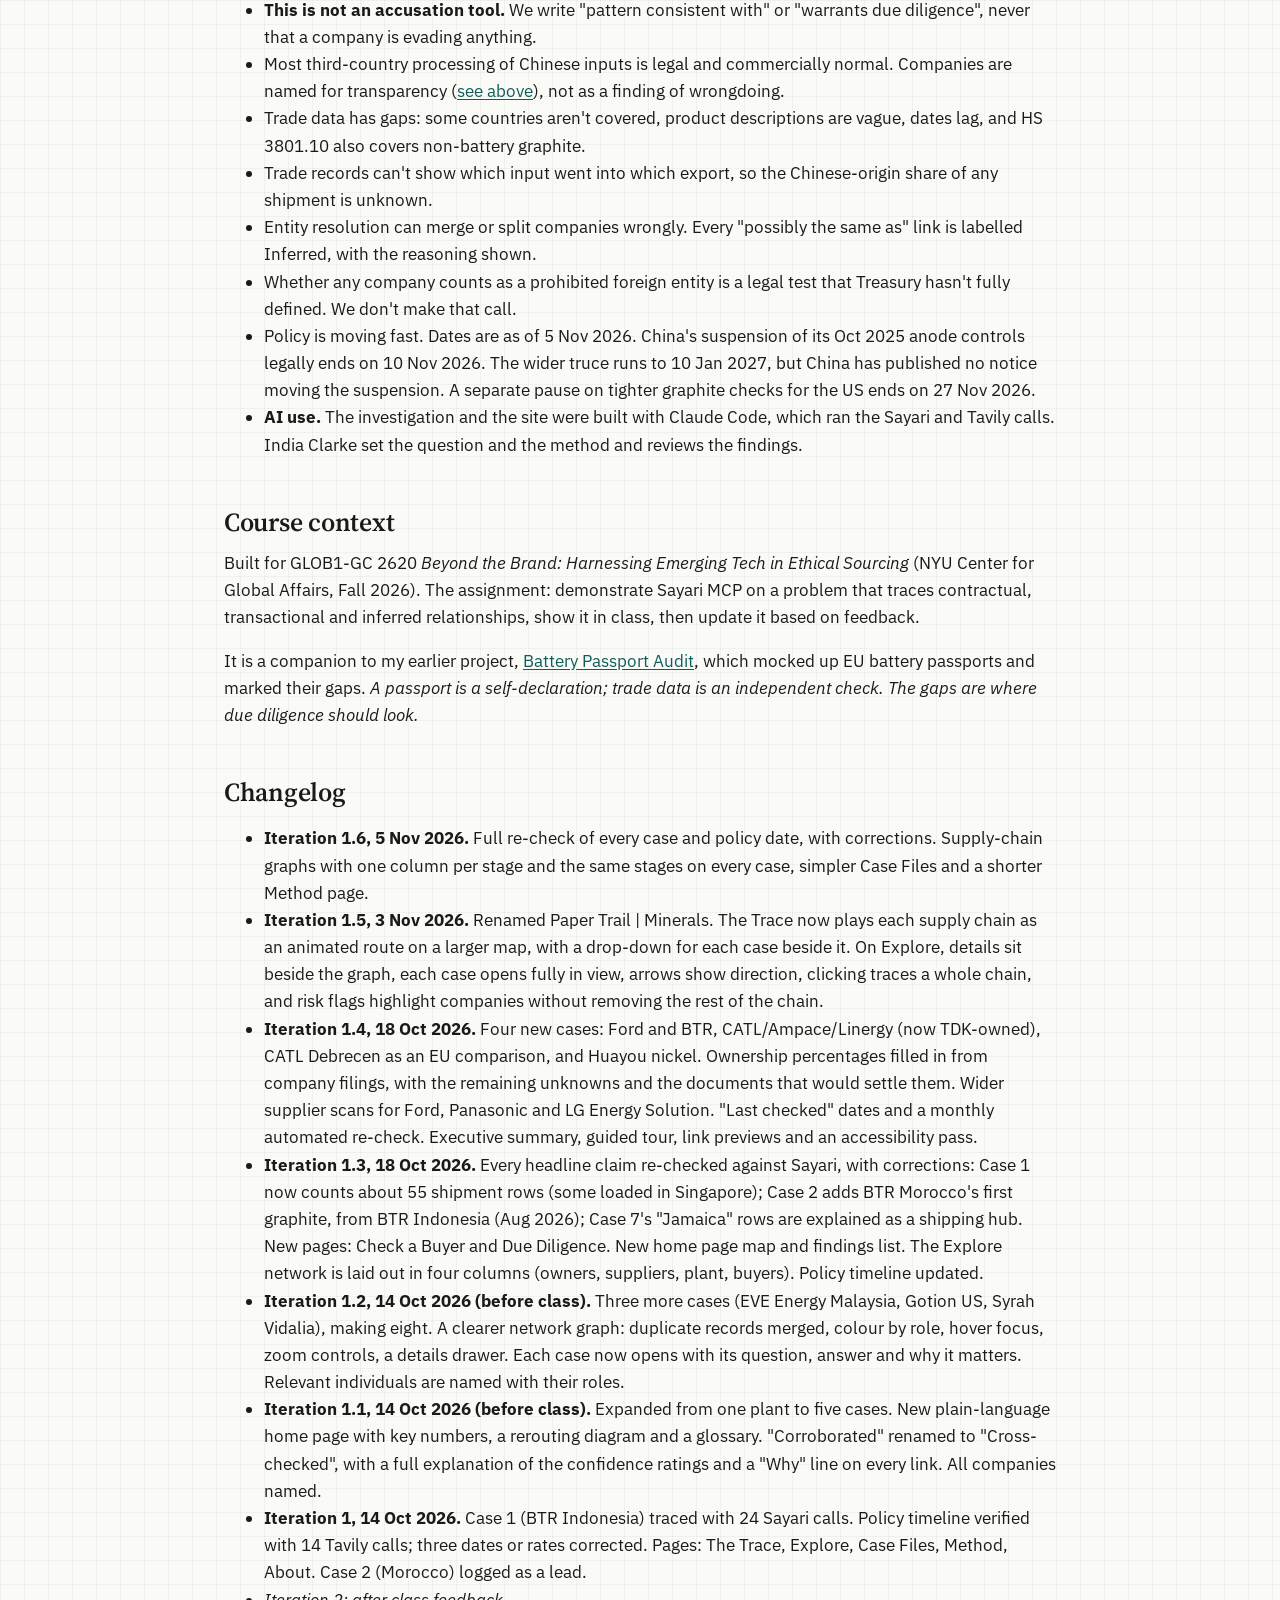
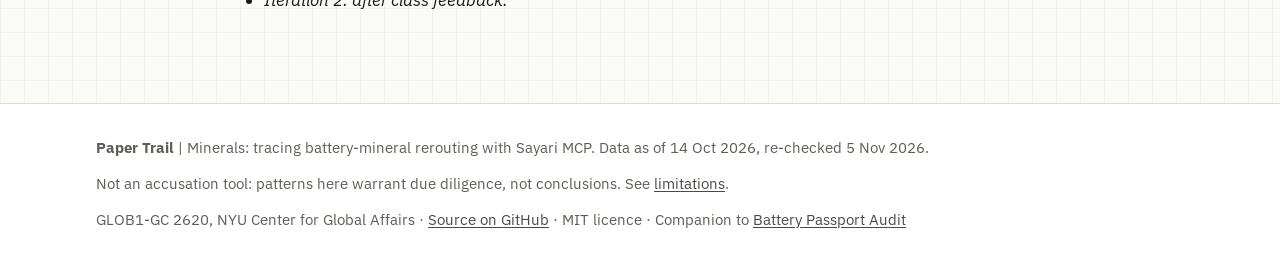
==== commit c12686fc: "Same supply-chain stages on every graph; simplify Trace page buttons; remove tour Co-Authored-By: Cl" ====
--- a/about.html
+++ b/about.html
@@ -5,15 +5,15 @@
   <meta name="viewport" content="width=device-width, initial-scale=1">
   <title>Paper Trail | Minerals: About this tool</title>
   <meta name="description" content="Purpose, audience, how to read the site, data sources, open-source credits, limitations and changelog for Paper Trail | Minerals.">
-  <link rel="icon" href="assets/img/favicon.svg?v=20261105b" type="image/svg+xml">
-  <link rel="alternate icon" href="assets/img/favicon-32.png?v=20261105b" type="image/png" sizes="32x32">
-  <link rel="apple-touch-icon" href="assets/img/favicon-180.png?v=20261105b">
+  <link rel="icon" href="assets/img/favicon.svg?v=20261105f" type="image/svg+xml">
+  <link rel="alternate icon" href="assets/img/favicon-32.png?v=20261105f" type="image/png" sizes="32x32">
+  <link rel="apple-touch-icon" href="assets/img/favicon-180.png?v=20261105f">
   <meta property="og:type" content="website">
   <meta property="og:site_name" content="Paper Trail | Minerals">
   <meta property="og:title" content="Paper Trail | Minerals: About this tool">
   <meta property="og:description" content="Purpose, audience, how to read the site, data sources, open-source credits, limitations and changelog for Paper Trail | Minerals.">
   <meta property="og:url" content="https://indiaclarke03-ops.github.io/BatteryMineralRerouting/about.html">
-  <meta property="og:image" content="https://indiaclarke03-ops.github.io/BatteryMineralRerouting/assets/img/social-card.png?v=20261105b">
+  <meta property="og:image" content="https://indiaclarke03-ops.github.io/BatteryMineralRerouting/assets/img/social-card.png?v=20261105f">
   <meta property="og:image:width" content="1200">
   <meta property="og:image:height" content="630">
   <meta name="twitter:card" content="summary_large_image">
@@ -21,9 +21,9 @@
   <link rel="preconnect" href="https://fonts.googleapis.com">
   <link rel="preconnect" href="https://fonts.gstatic.com" crossorigin>
   <link href="https://fonts.googleapis.com/css2?family=IBM+Plex+Mono:wght@400;500;600&family=IBM+Plex+Sans:wght@400;500;600&family=Source+Serif+4:opsz,wght@8..60,600;8..60,700&display=swap" rel="stylesheet">
-  <link rel="stylesheet" href="assets/css/tokens.css?v=20261105b">
-  <link rel="stylesheet" href="assets/css/base.css?v=20261105b">
-  <link rel="stylesheet" href="assets/css/components.css?v=20261105b">
+  <link rel="stylesheet" href="assets/css/tokens.css?v=20261105f">
+  <link rel="stylesheet" href="assets/css/base.css?v=20261105f">
+  <link rel="stylesheet" href="assets/css/components.css?v=20261105f">
 </head>
 <body>
   <a class="skip-link" href="#main">Skip to content</a>
@@ -151,7 +151,7 @@
       <section id="changelog" aria-labelledby="changelog-h">
         <h2 id="changelog-h">Changelog</h2>
         <ul>
-          <li><strong>Iteration 1.6, 5 Nov 2026.</strong> Full re-check of every case and policy date, with corrections. Clearer one-column supply-chain graphs, simpler Case Files and a shorter Method page.</li>
+          <li><strong>Iteration 1.6, 5 Nov 2026.</strong> Full re-check of every case and policy date, with corrections. Supply-chain graphs with one column per stage and the same stages on every case, simpler Case Files and a shorter Method page.</li>
           <li><strong>Iteration 1.5, 3 Nov 2026.</strong> Renamed Paper Trail | Minerals. The Trace now plays each supply chain as an animated route on a larger map, with a drop-down for each case beside it. On Explore, details sit beside the graph, each case opens fully in view, arrows show direction, clicking traces a whole chain, and risk flags highlight companies without removing the rest of the chain.</li>
           <li><strong>Iteration 1.4, 18 Oct 2026.</strong> Four new cases: Ford and BTR, CATL/Ampace/Linergy (now TDK-owned), CATL Debrecen as an EU comparison, and Huayou nickel. Ownership percentages filled in from company filings, with the remaining unknowns and the documents that would settle them. Wider supplier scans for Ford, Panasonic and LG Energy Solution. "Last checked" dates and a monthly automated re-check. Executive summary, guided tour, link previews and an accessibility pass.</li>
           <li><strong>Iteration 1.3, 18 Oct 2026.</strong> Every headline claim re-checked against Sayari, with corrections: Case 1 now counts about 55 shipment rows (some loaded in Singapore); Case 2 adds BTR Morocco's first graphite, from BTR Indonesia (Aug 2026); Case 7's "Jamaica" rows are explained as a shipping hub. New pages: Check a Buyer and Due Diligence. New home page map and findings list. The Explore network is laid out in four columns (owners, suppliers, plant, buyers). Policy timeline updated.</li>
@@ -166,8 +166,8 @@
 
   <footer id="site-footer"></footer>
 
-  <script src="assets/js/data.js?v=20261105b"></script>
-  <script src="assets/js/ui.js?v=20261105b"></script>
+  <script src="assets/js/data.js?v=20261105f"></script>
+  <script src="assets/js/ui.js?v=20261105f"></script>
   <script>
     document.addEventListener("DOMContentLoaded", async () => {
       const el = document.getElementById("source-list");
--- a/assets/css/components.css
+++ b/assets/css/components.css
@@ -617,9 +617,13 @@
 .tl-single { display: inline-block; margin-left: 6px; font-family: var(--mono); font-size: .68rem; color: var(--part); border: 1px solid var(--part); border-radius: 3px; padding: 0 4px; }
 
 /* The Trace: page guide */
-.page-guide { display: grid; gap: var(--s-2); grid-template-columns: 1fr; margin-top: var(--s-3); }
-@media (min-width: 560px) { .page-guide { grid-template-columns: 1fr 1fr; } }
-@media (min-width: 1000px) { .page-guide { grid-template-columns: repeat(4, 1fr); } }
+.page-guide { display: grid; gap: var(--s-2); grid-template-columns: 1fr; margin-top: var(--s-6); }
+@media (min-width: 560px) { .page-guide { grid-template-columns: 1fr 1fr; } .pg:last-child { grid-column: span 2; } }
+@media (min-width: 1000px) {
+  .page-guide { grid-template-columns: repeat(12, 1fr); }
+  .pg { grid-column: span 3; }
+  .pg:nth-child(n+5), .pg:last-child { grid-column: span 4; }
+}
 .pg { display: grid; align-content: start; gap: 2px; background: var(--card); border: 1px solid var(--rule); border-radius: var(--radius); padding: 10px 14px; text-decoration: none; color: var(--ink-2); font-size: var(--fs-0); line-height: 1.4; }
 .pg strong { font-family: var(--serif); font-size: 1.05rem; color: var(--teal); }
 .pg:hover { border-color: var(--teal); background: var(--teal-tint); color: var(--ink); }
@@ -723,23 +727,7 @@
 .diy-prompt summary { cursor: pointer; font-weight: 600; }
 .diy-prompt pre { white-space: pre-wrap; background: var(--card); border: 1px solid var(--rule); border-radius: var(--radius); padding: var(--s-4); font-size: 0.82rem; }
 
-/* Executive summary + tour */
-.exec { margin-top: var(--s-6); background: var(--card); border: 1px solid var(--rule); border-left: 5px solid var(--teal); border-radius: var(--radius); padding: var(--s-4) var(--s-5); box-shadow: var(--shadow); max-width: 64rem; }
-.exec h2 { font-family: var(--mono); font-size: var(--fs-0); text-transform: uppercase; letter-spacing: .1em; color: var(--teal); margin-bottom: var(--s-2); }
-.exec p { font-family: var(--serif); font-size: clamp(1.05rem, 1rem + 0.3vw, 1.2rem); line-height: 1.55; margin-bottom: var(--s-3); }
-.tour { position: fixed; right: 16px; bottom: 16px; z-index: 100; width: min(380px, calc(100vw - 32px)); background: var(--ink); color: #fff; border-radius: var(--radius); padding: var(--s-4); box-shadow: 0 12px 34px rgba(0,0,0,.28); }
-.tour p { margin: var(--s-2) 0; font-size: var(--fs-1); }
-.tour a { color: #9FD8D3; }
-.tour .muted { color: #C9C7BE; }
-.tour-head { display: flex; justify-content: space-between; align-items: center; gap: 8px; }
-.tour-x { background: none; border: 1px solid #6E6D66; color: #fff; border-radius: 50%; width: 28px; height: 28px; cursor: pointer; }
-.tour-nav { display: flex; justify-content: space-between; align-items: center; gap: 8px; margin-top: var(--s-3); }
-.tour .btn { background: #fff; color: var(--ink); border-color: #fff; }
-.tour .btn.primary { background: #9FD8D3; border-color: #9FD8D3; color: var(--ink); }
-.tour-links { padding-left: 1.1rem; margin: 0; font-size: var(--fs-1); display: grid; gap: 4px; }
-.tour-focus { outline: 3px solid #E0A100; outline-offset: 8px; border-radius: var(--radius); }
 .oq { list-style: none; padding: 0; display: grid; gap: var(--s-2); }
 .oq li { border-left: 3px solid var(--inf); padding-left: var(--s-3); }
 .oq span { display: block; font-size: var(--fs-0); color: var(--ink-2); margin-top: 2px; }
 .legend-h { margin: 0 0 var(--s-2); }
-.tour-btn { border-style: dashed; }
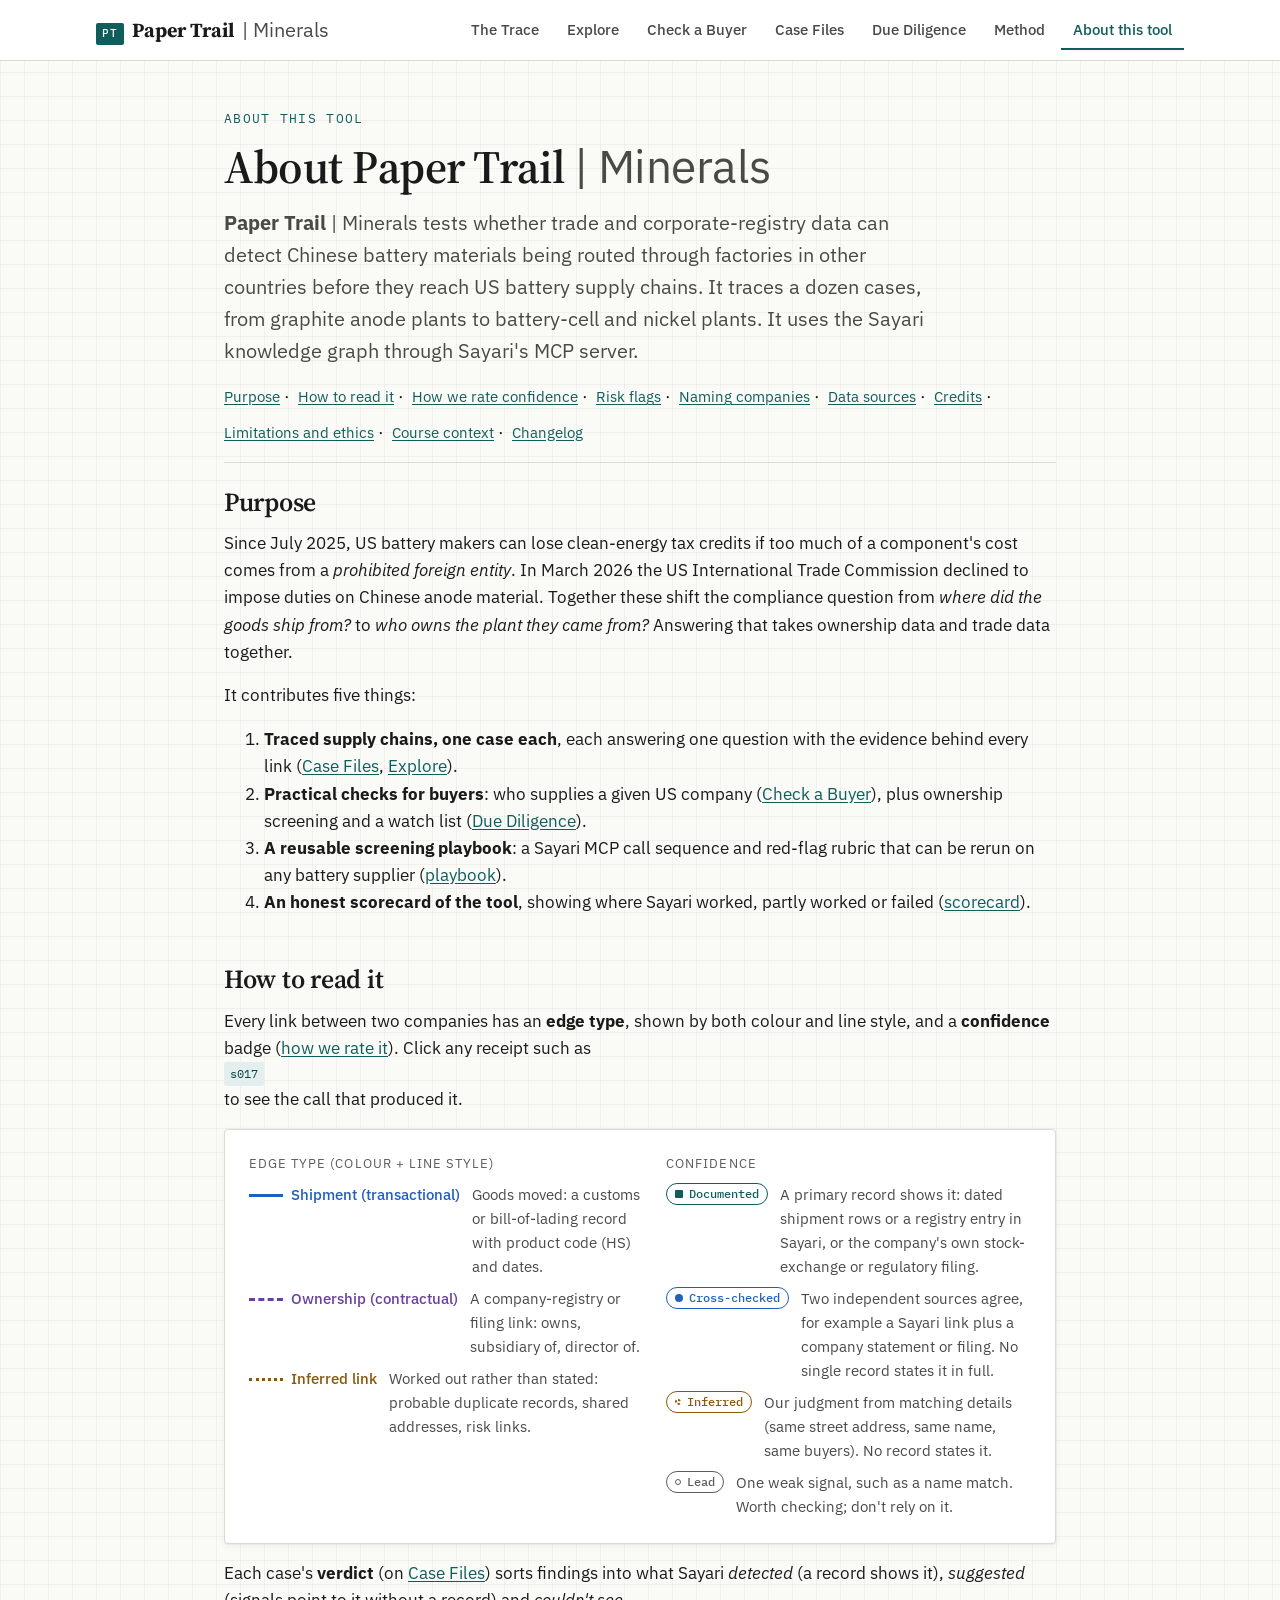
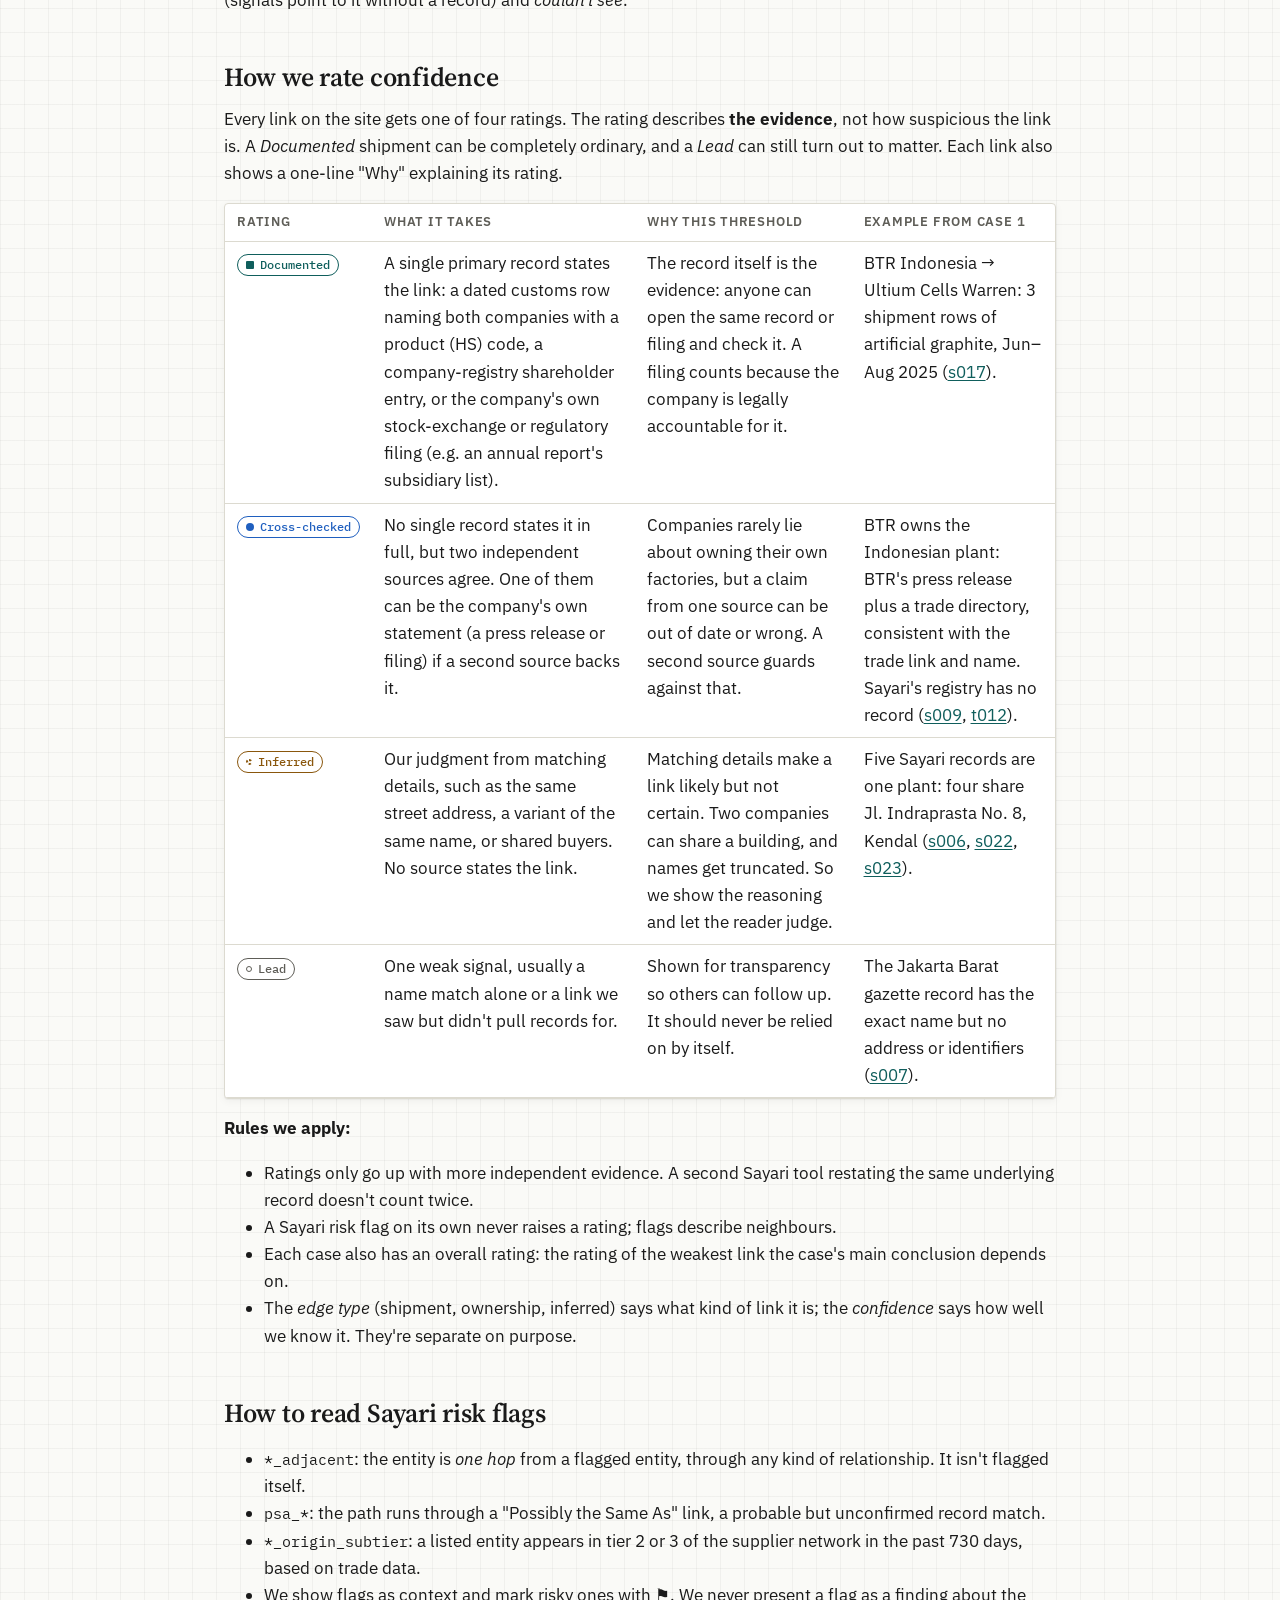
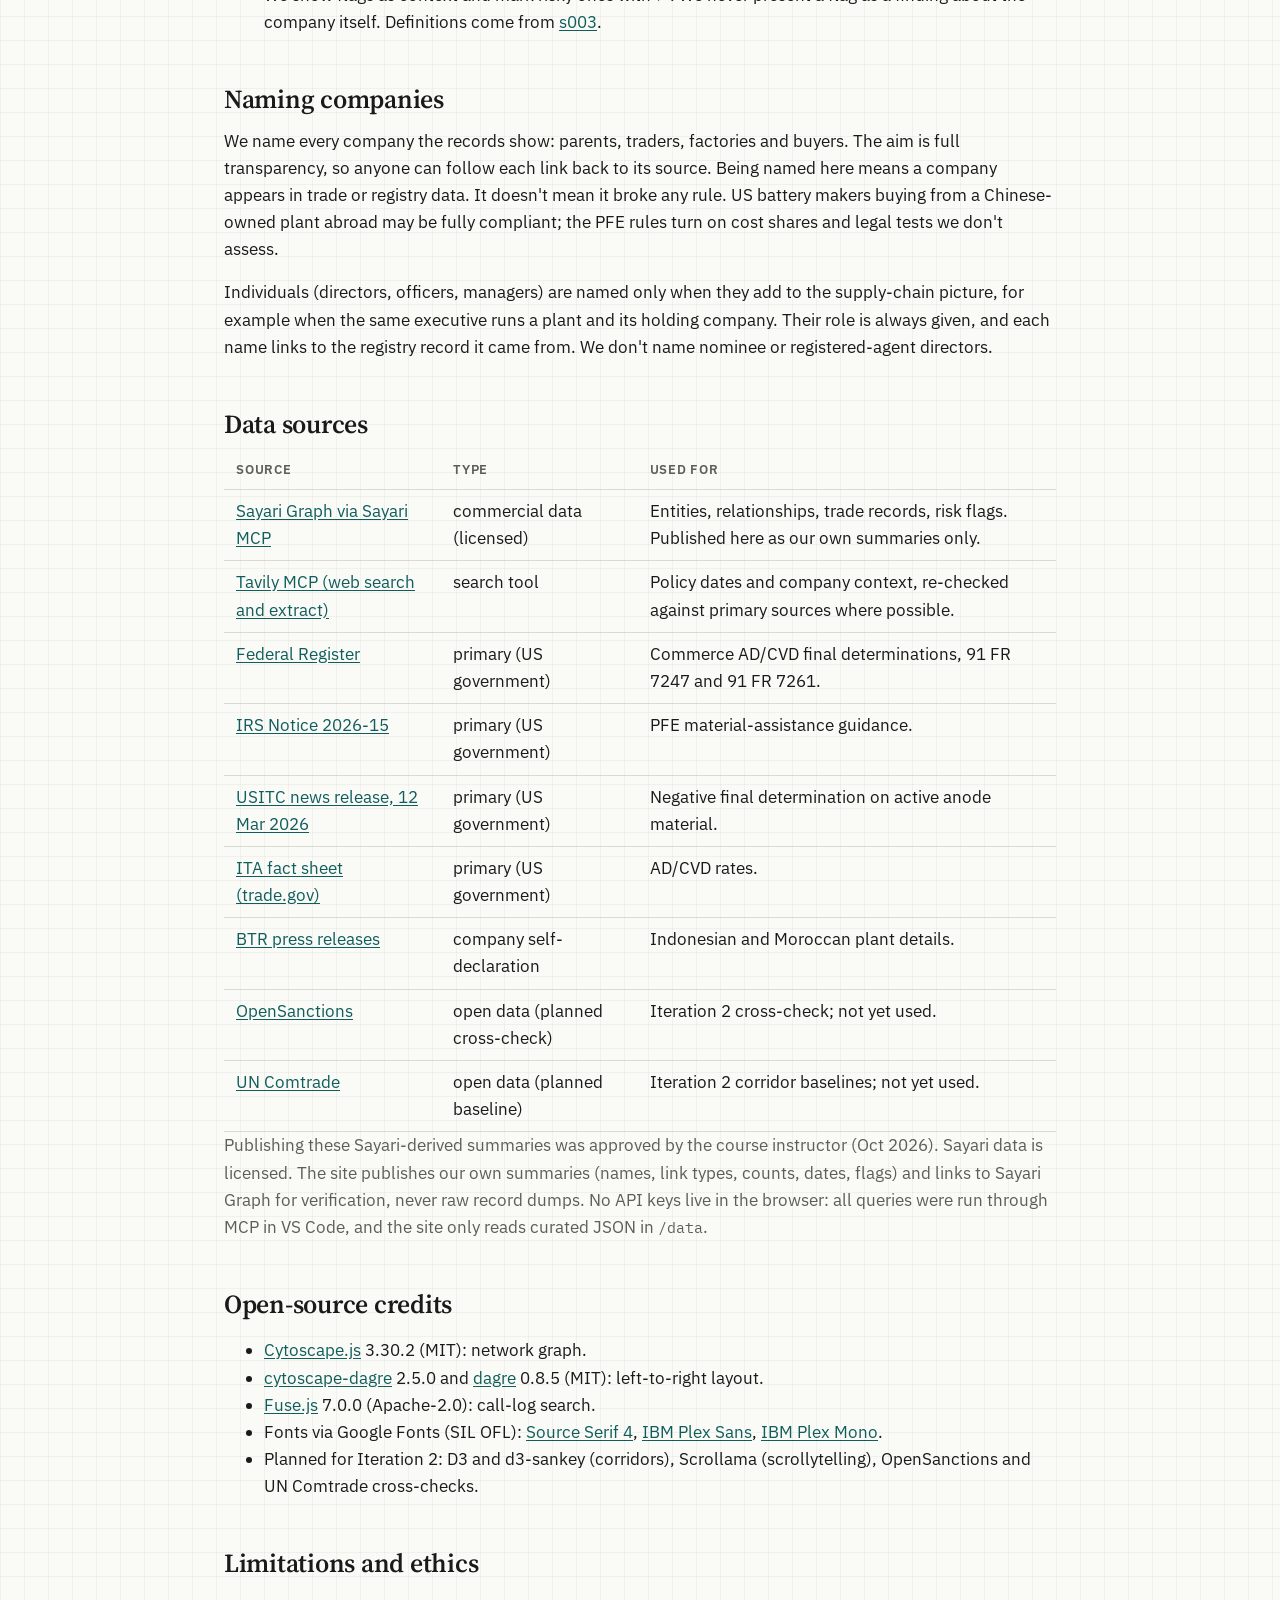
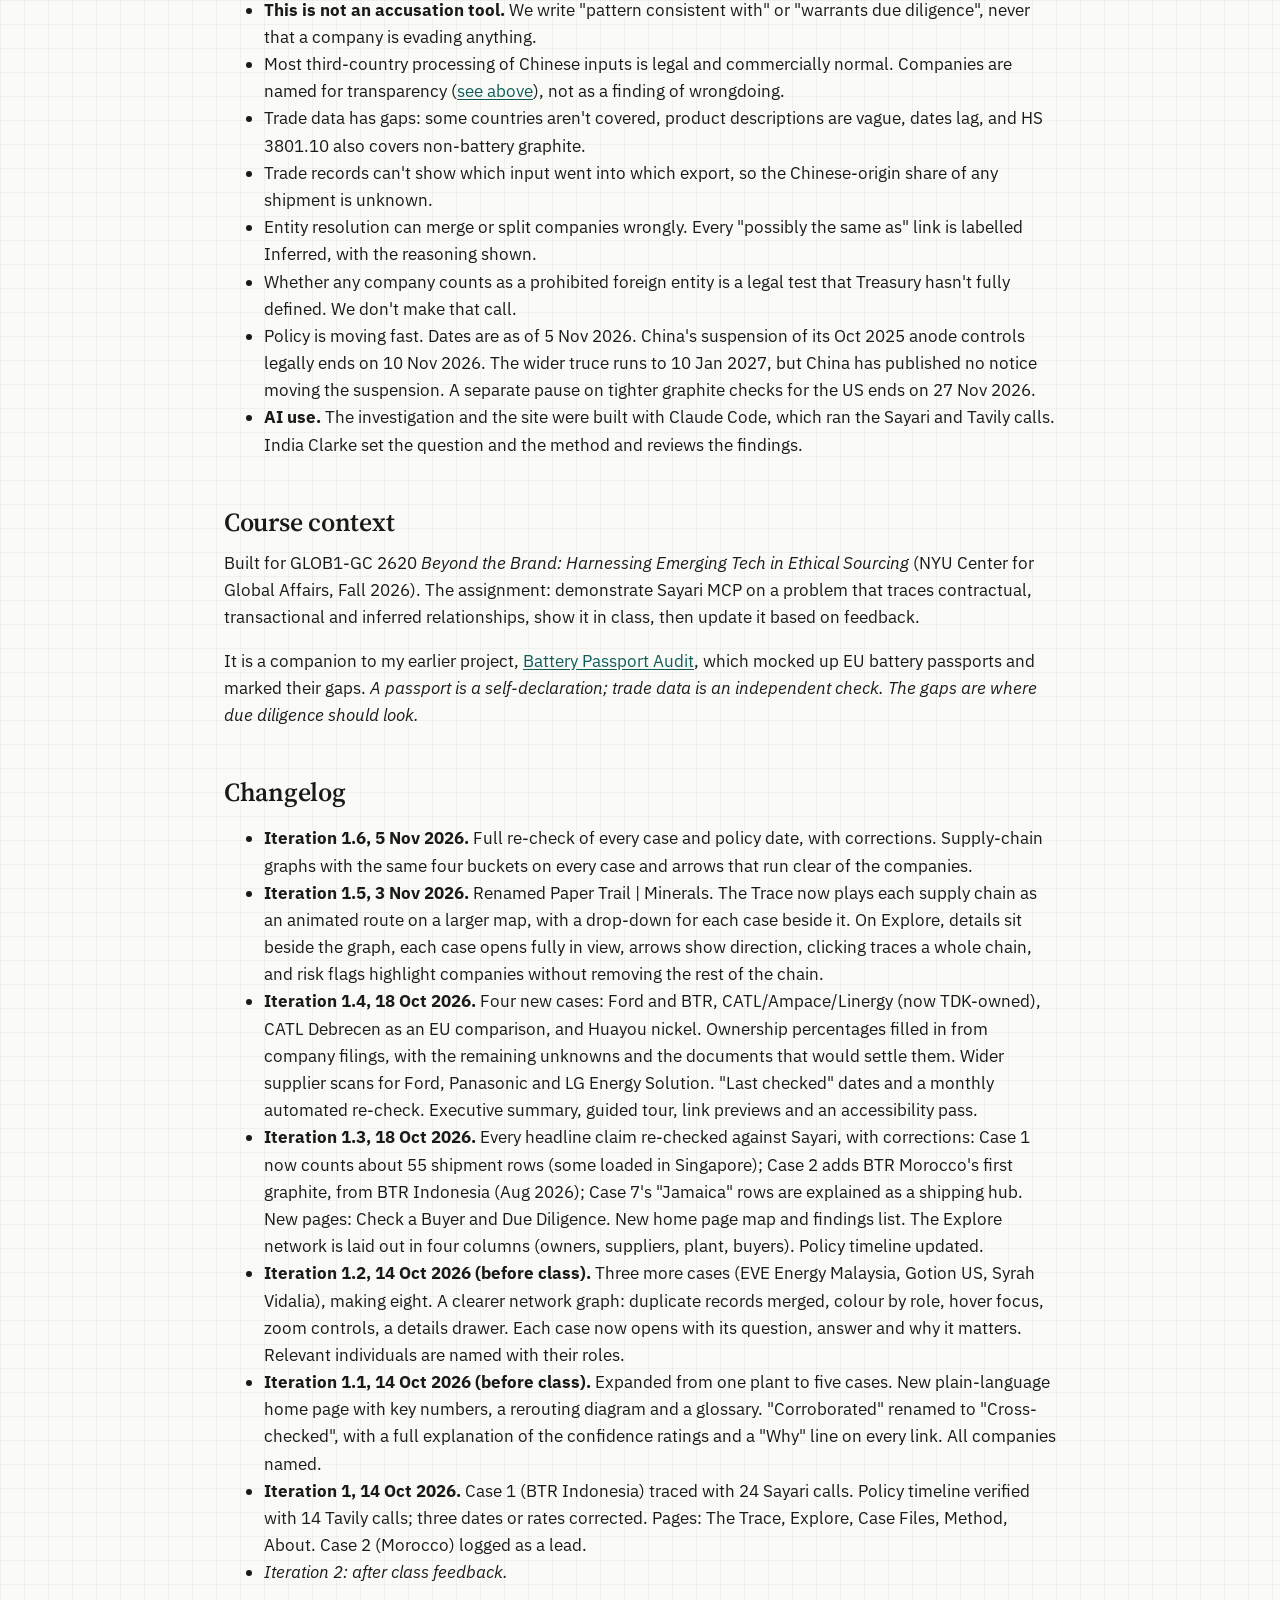
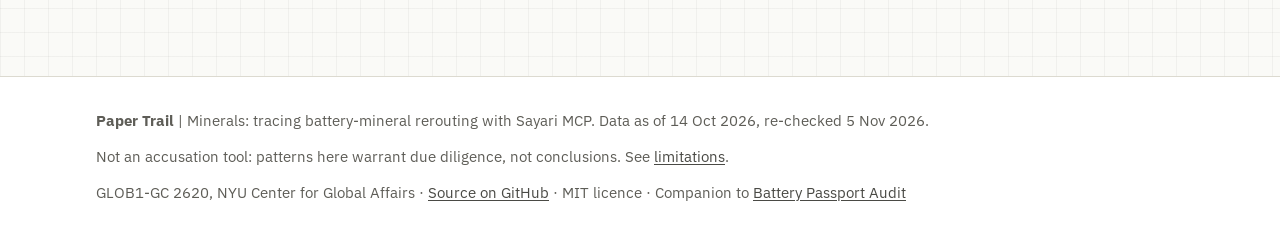
==== commit cfb56ee7: "Explore: four original buckets with clear arrow routes; expandable Trace map Explore graphs return t" ====
--- a/about.html
+++ b/about.html
@@ -5,15 +5,15 @@
   <meta name="viewport" content="width=device-width, initial-scale=1">
   <title>Paper Trail | Minerals: About this tool</title>
   <meta name="description" content="Purpose, audience, how to read the site, data sources, open-source credits, limitations and changelog for Paper Trail | Minerals.">
-  <link rel="icon" href="assets/img/favicon.svg?v=20261105f" type="image/svg+xml">
-  <link rel="alternate icon" href="assets/img/favicon-32.png?v=20261105f" type="image/png" sizes="32x32">
-  <link rel="apple-touch-icon" href="assets/img/favicon-180.png?v=20261105f">
+  <link rel="icon" href="assets/img/favicon.svg?v=20261105j" type="image/svg+xml">
+  <link rel="alternate icon" href="assets/img/favicon-32.png?v=20261105j" type="image/png" sizes="32x32">
+  <link rel="apple-touch-icon" href="assets/img/favicon-180.png?v=20261105j">
   <meta property="og:type" content="website">
   <meta property="og:site_name" content="Paper Trail | Minerals">
   <meta property="og:title" content="Paper Trail | Minerals: About this tool">
   <meta property="og:description" content="Purpose, audience, how to read the site, data sources, open-source credits, limitations and changelog for Paper Trail | Minerals.">
   <meta property="og:url" content="https://indiaclarke03-ops.github.io/BatteryMineralRerouting/about.html">
-  <meta property="og:image" content="https://indiaclarke03-ops.github.io/BatteryMineralRerouting/assets/img/social-card.png?v=20261105f">
+  <meta property="og:image" content="https://indiaclarke03-ops.github.io/BatteryMineralRerouting/assets/img/social-card.png?v=20261105j">
   <meta property="og:image:width" content="1200">
   <meta property="og:image:height" content="630">
   <meta name="twitter:card" content="summary_large_image">
@@ -21,9 +21,9 @@
   <link rel="preconnect" href="https://fonts.googleapis.com">
   <link rel="preconnect" href="https://fonts.gstatic.com" crossorigin>
   <link href="https://fonts.googleapis.com/css2?family=IBM+Plex+Mono:wght@400;500;600&family=IBM+Plex+Sans:wght@400;500;600&family=Source+Serif+4:opsz,wght@8..60,600;8..60,700&display=swap" rel="stylesheet">
-  <link rel="stylesheet" href="assets/css/tokens.css?v=20261105f">
-  <link rel="stylesheet" href="assets/css/base.css?v=20261105f">
-  <link rel="stylesheet" href="assets/css/components.css?v=20261105f">
+  <link rel="stylesheet" href="assets/css/tokens.css?v=20261105j">
+  <link rel="stylesheet" href="assets/css/base.css?v=20261105j">
+  <link rel="stylesheet" href="assets/css/components.css?v=20261105j">
 </head>
 <body>
   <a class="skip-link" href="#main">Skip to content</a>
@@ -151,7 +151,7 @@
       <section id="changelog" aria-labelledby="changelog-h">
         <h2 id="changelog-h">Changelog</h2>
         <ul>
-          <li><strong>Iteration 1.6, 5 Nov 2026.</strong> Full re-check of every case and policy date, with corrections. Supply-chain graphs with one column per stage and the same stages on every case, simpler Case Files and a shorter Method page.</li>
+          <li><strong>Iteration 1.6, 5 Nov 2026.</strong> Full re-check of every case and policy date, with corrections. Supply-chain graphs with the same four buckets on every case and arrows that run clear of the companies.</li>
           <li><strong>Iteration 1.5, 3 Nov 2026.</strong> Renamed Paper Trail | Minerals. The Trace now plays each supply chain as an animated route on a larger map, with a drop-down for each case beside it. On Explore, details sit beside the graph, each case opens fully in view, arrows show direction, clicking traces a whole chain, and risk flags highlight companies without removing the rest of the chain.</li>
           <li><strong>Iteration 1.4, 18 Oct 2026.</strong> Four new cases: Ford and BTR, CATL/Ampace/Linergy (now TDK-owned), CATL Debrecen as an EU comparison, and Huayou nickel. Ownership percentages filled in from company filings, with the remaining unknowns and the documents that would settle them. Wider supplier scans for Ford, Panasonic and LG Energy Solution. "Last checked" dates and a monthly automated re-check. Executive summary, guided tour, link previews and an accessibility pass.</li>
           <li><strong>Iteration 1.3, 18 Oct 2026.</strong> Every headline claim re-checked against Sayari, with corrections: Case 1 now counts about 55 shipment rows (some loaded in Singapore); Case 2 adds BTR Morocco's first graphite, from BTR Indonesia (Aug 2026); Case 7's "Jamaica" rows are explained as a shipping hub. New pages: Check a Buyer and Due Diligence. New home page map and findings list. The Explore network is laid out in four columns (owners, suppliers, plant, buyers). Policy timeline updated.</li>
@@ -166,8 +166,8 @@
 
   <footer id="site-footer"></footer>
 
-  <script src="assets/js/data.js?v=20261105f"></script>
-  <script src="assets/js/ui.js?v=20261105f"></script>
+  <script src="assets/js/data.js?v=20261105j"></script>
+  <script src="assets/js/ui.js?v=20261105j"></script>
   <script>
     document.addEventListener("DOMContentLoaded", async () => {
       const el = document.getElementById("source-list");
--- a/assets/css/components.css
+++ b/assets/css/components.css
@@ -438,6 +438,19 @@
 .ms-stage.s-output { background: #DDF0E4; color: #17603A; }
 .ms-stage.s-owner, .ms-stage.s-contract { background: var(--ct-tint); color: var(--ct); }
 .ms-stage.s-also { background: var(--paper-2); color: var(--ink-2); }
+.map-tools { position: absolute; top: 12px; right: 12px; z-index: 3; display: flex; gap: 6px; }
+.map-tools button { display: inline-flex; align-items: center; gap: 6px; min-height: 34px; background: var(--card); color: var(--ink); border: 1px solid var(--rule); border-radius: var(--radius); padding: 5px 10px; font-size: var(--fs-0); font-weight: 600; cursor: pointer; box-shadow: var(--shadow); }
+.map-tools button[hidden] { display: none; }
+.map-tools button:hover { background: var(--paper-2); }
+@media (max-width: 979px) { .map-wrap:not(.expanded) .map-tools { display: none; } } /* the map is already full width here */
+html.map-open { overflow: hidden; }
+.map-wrap.expanded { position: fixed; inset: 0; z-index: 60; padding: var(--s-3); background: var(--paper); grid-template-columns: minmax(0, 1fr); grid-template-rows: minmax(0, 1fr) auto; }
+.map-wrap.expanded .map-frame { grid-area: 1 / 1; min-height: 0; background: #EEF3F3; }
+.map-wrap.expanded .map-svg { height: 100%; }
+.map-wrap.expanded .map-side { grid-area: 1 / 1; justify-self: end; z-index: 2; display: none; flex-direction: column; width: min(24rem, calc(100% - 24px)); min-height: 0; margin: 58px 12px 12px 0; contain: size; }
+.map-wrap.expanded.list-open .map-side { display: flex; }
+.map-wrap.expanded .map-cap { position: absolute; flex-direction: row; border-radius: var(--radius); }
+.map-wrap.expanded.list-open .map-cap { right: calc(24rem + 24px); }
 .map-side { position: relative; background: var(--card); border: 1px solid var(--rule); border-radius: var(--radius); box-shadow: var(--shadow); min-height: 24rem; }
 @media (min-width: 980px) { .map-side { display: flex; flex-direction: column; min-height: 0; contain: size; } }
 .ms-head { display: flex; flex-direction: column; padding: var(--s-3) var(--s-4); border-bottom: 1px solid var(--rule); font-size: var(--fs-1); }
@@ -476,7 +489,7 @@
 .mc-facts dt { color: var(--ink-3); }
 .mc-facts dd { margin: 0; }
 .mc-links { display: flex; flex-wrap: wrap; gap: var(--s-3); font-size: var(--fs-1); font-weight: 600; margin: 0; }
-.map-key { display: flex; flex-wrap: wrap; gap: 6px 18px; margin-top: var(--s-3); font-size: var(--fs-0); color: var(--ink-2); }
+.map-key { grid-column: 1 / -1; display: flex; flex-wrap: wrap; gap: 6px 18px; font-size: var(--fs-0); color: var(--ink-2); }
 .map-key span { display: inline-flex; align-items: center; gap: 6px; }
 .mk { display: inline-block; width: 11px; height: 11px; border-radius: 50%; border: 2px solid #fff; box-shadow: 0 0 0 1px var(--rule); }
 .mk-origin { background: var(--ct); } .mk-plant { background: var(--teal); } .mk-buyers { background: var(--ink); }
